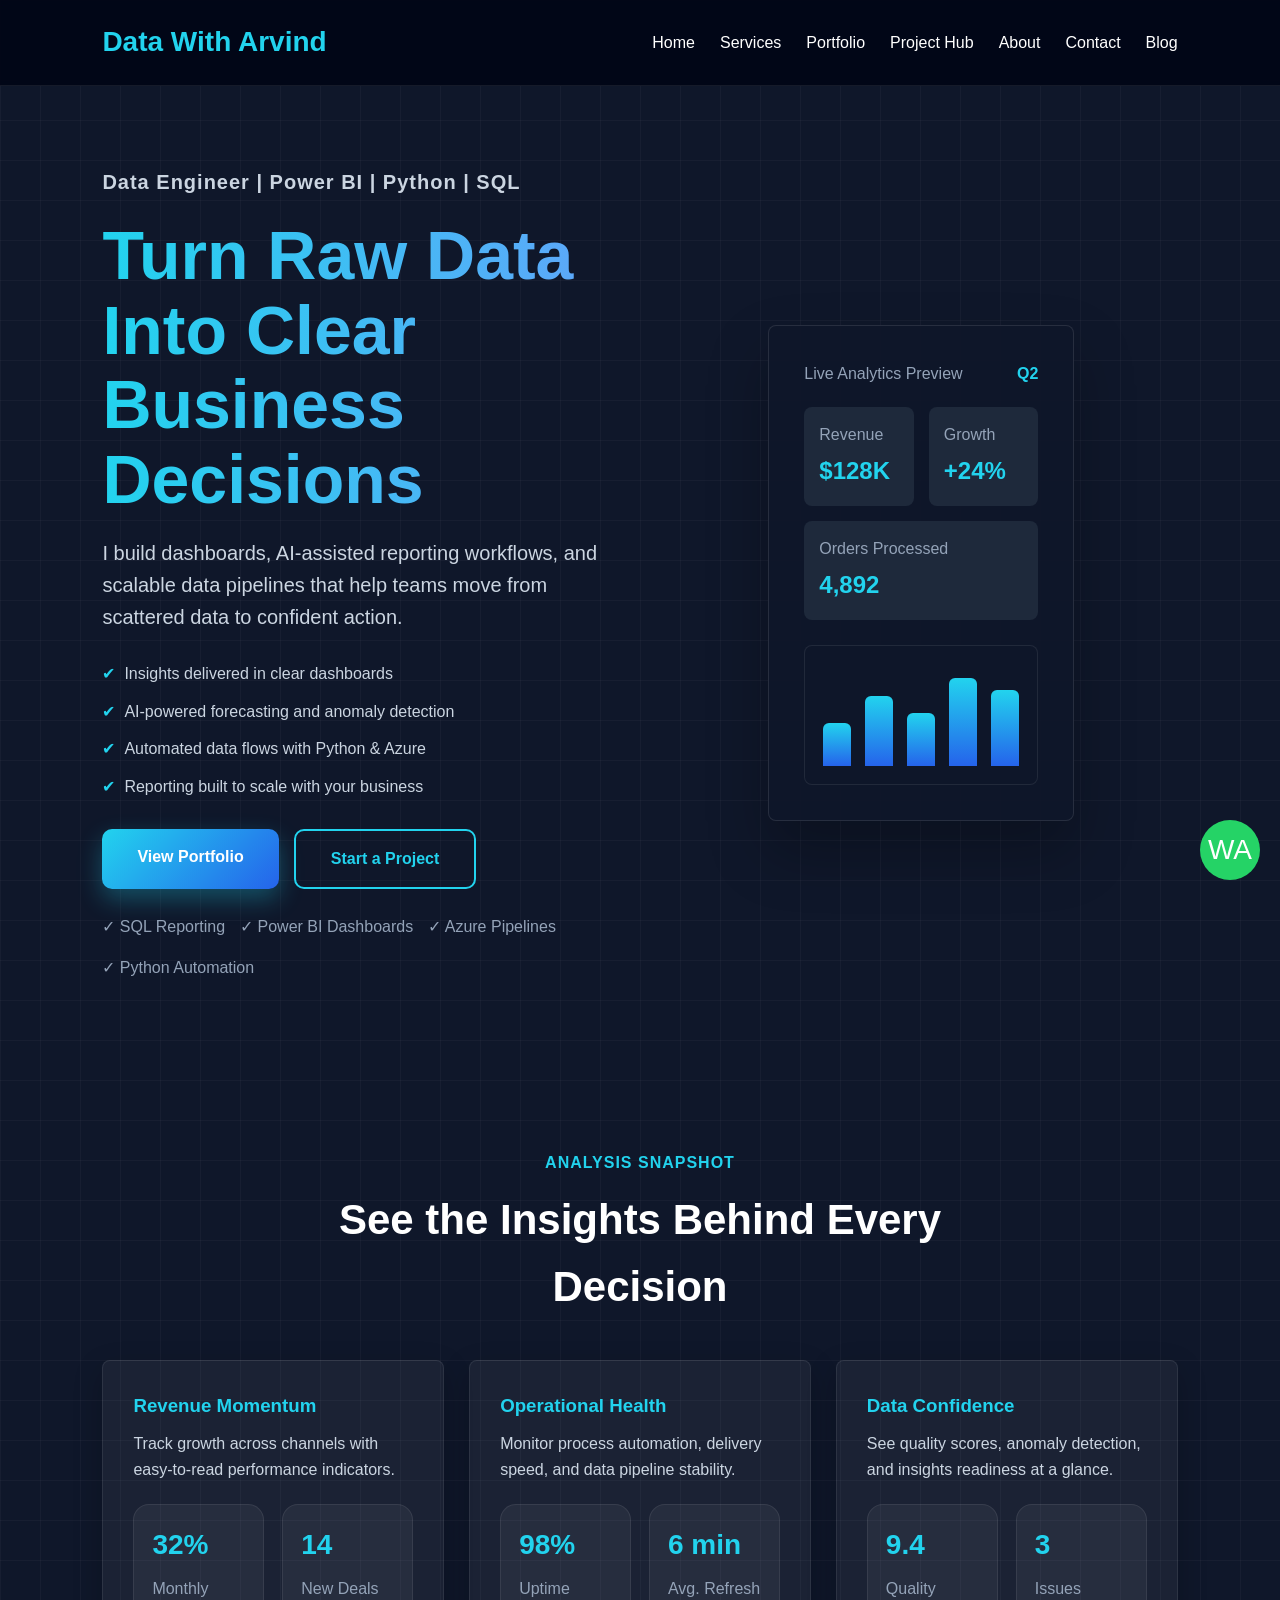
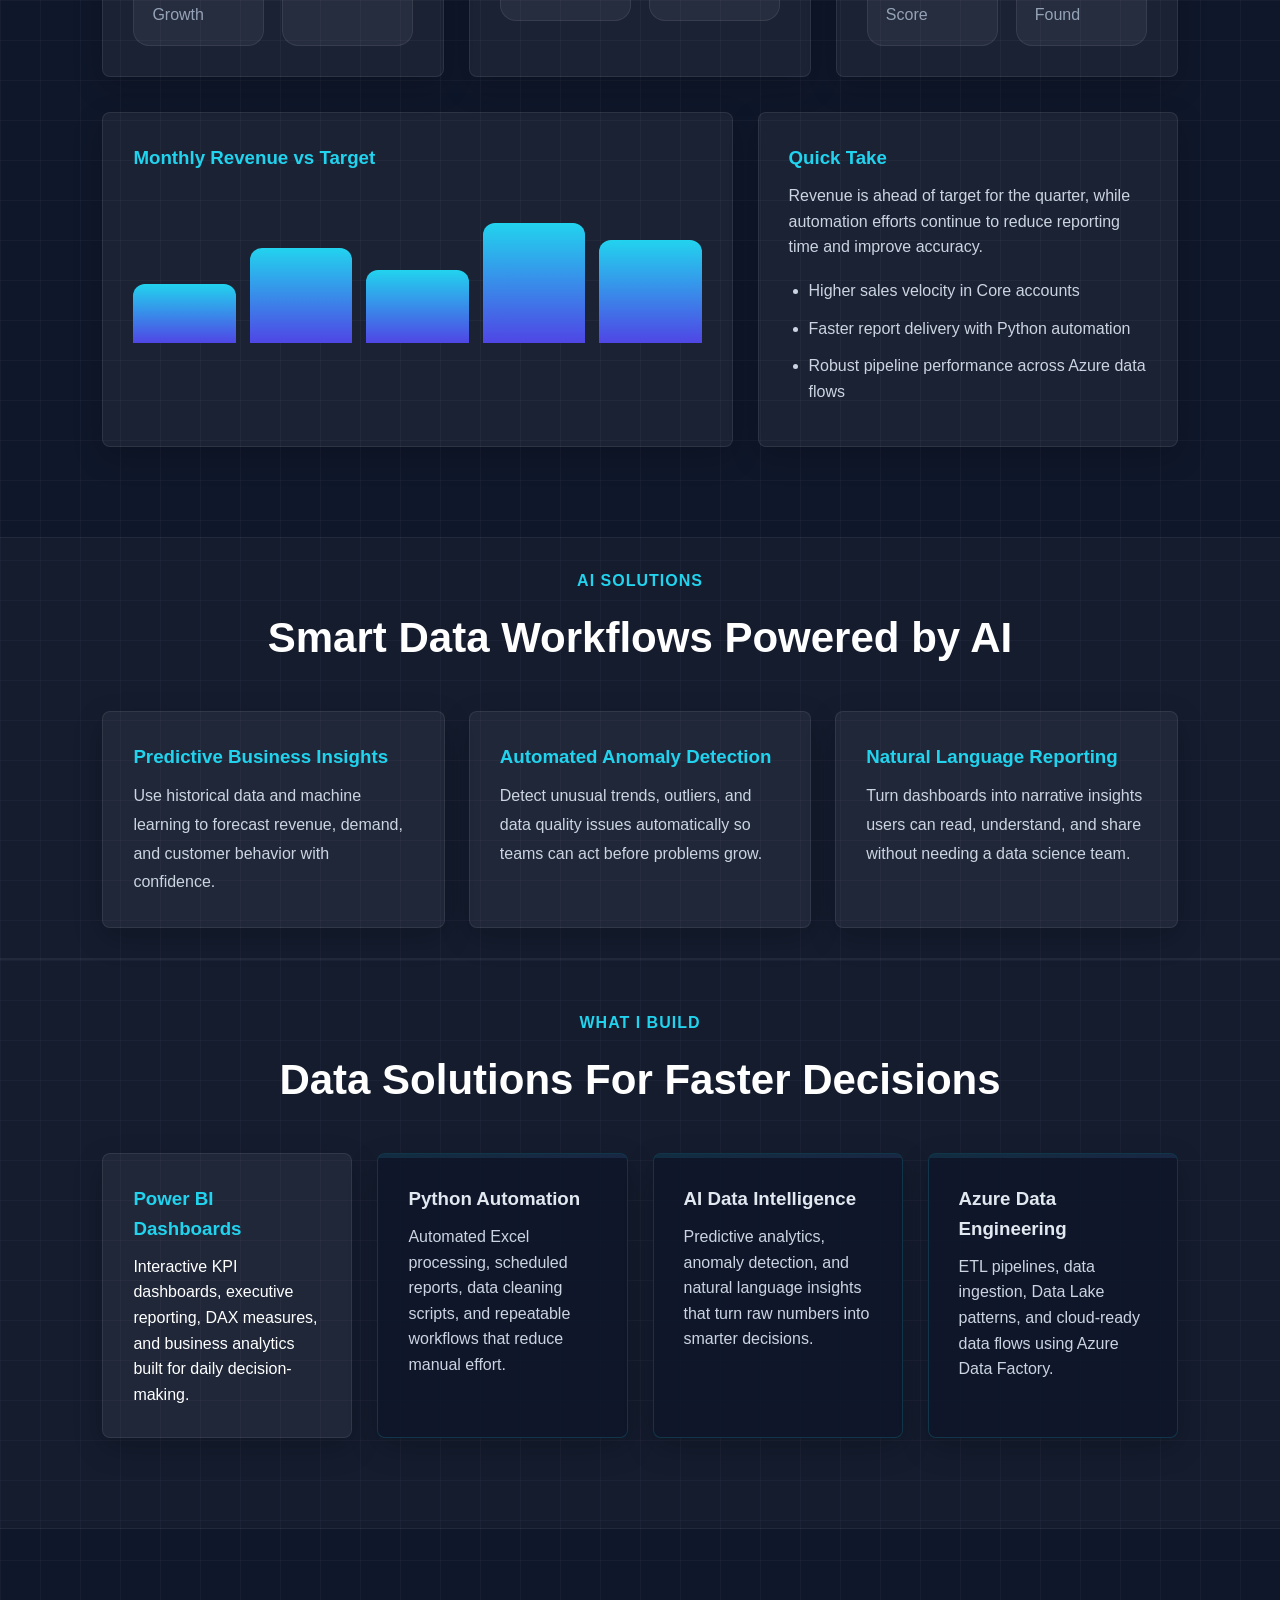
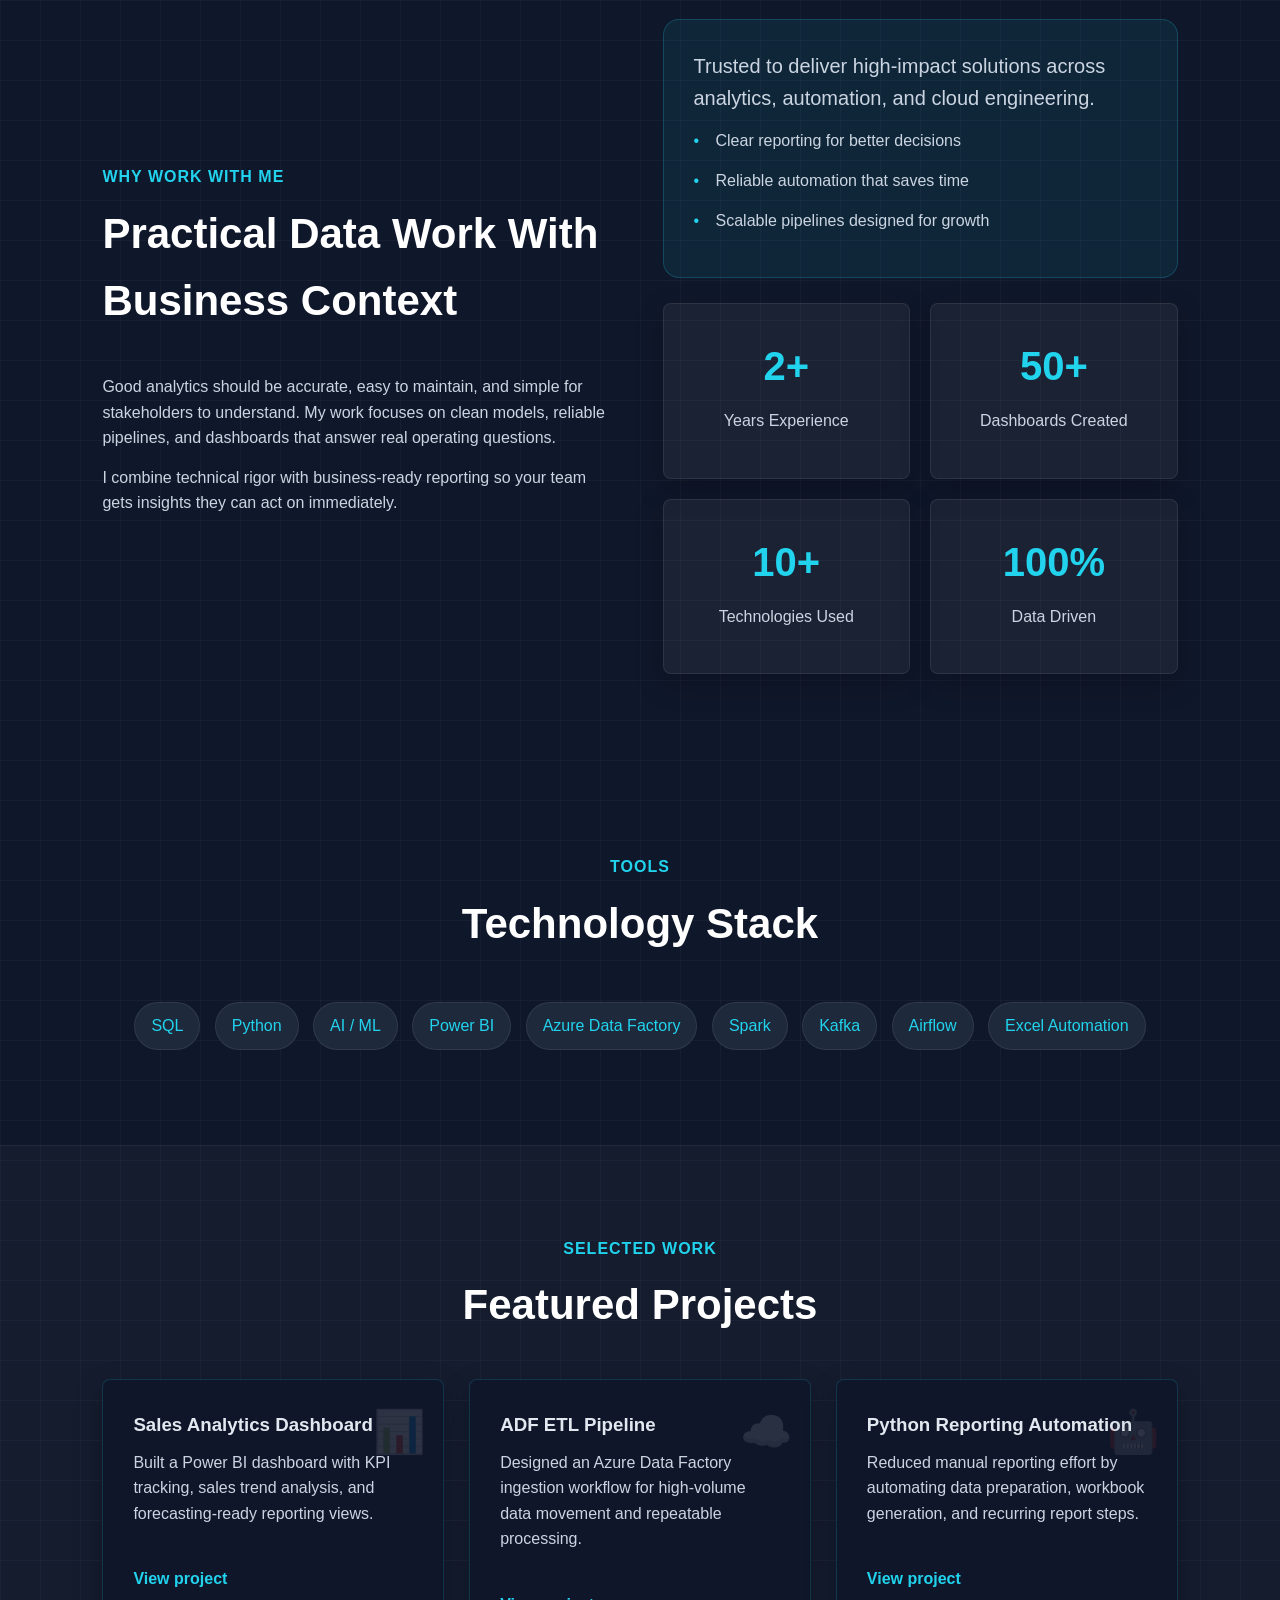
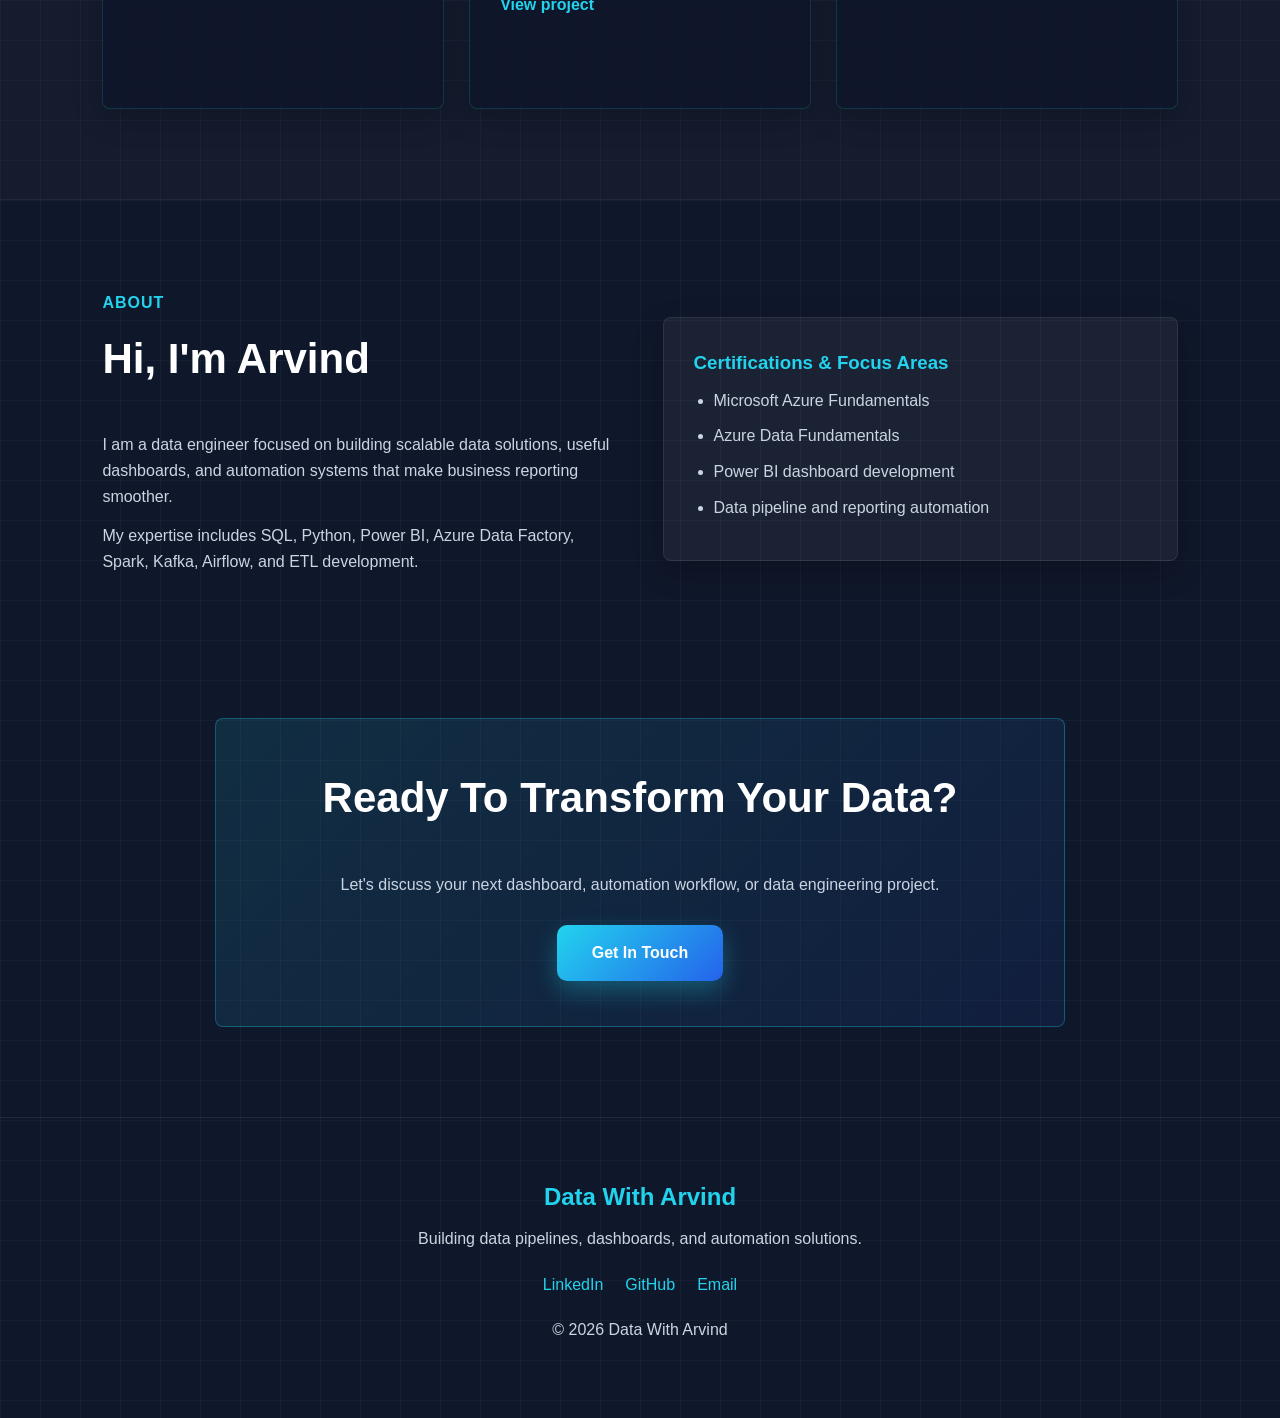
==== index.html @ 4827dde5 "Add project hub navigation, portfolio button, and new project pages" ====
<!DOCTYPE html>
<html lang="en">
<head>
<meta charset="UTF-8">
<meta name="viewport" content="width=device-width, initial-scale=1.0">
<meta name="description" content="Data With Arvind helps teams build Power BI dashboards, Python automations, SQL reporting, and Azure data pipelines.">
<title>Data With Arvind | Data Engineering, BI & Automation</title>
<link rel="stylesheet" href="css/style.css">
</head>

<body>

<nav aria-label="Primary navigation">
<a class="logo" href="index.html">Data With Arvind</a>

<ul>
<li><a href="index.html" aria-current="page">Home</a></li>
<li><a href="services.html">Services</a></li>
<li><a href="portfolio.html">Portfolio</a></li><li><a href="projects/index.html">Project Hub</a></li><li><a href="about.html">About</a></li>
<li><a href="contact.html">Contact</a></li>
<li><a href="blog.html">Blog</a></li>
</ul>
</nav>

<main>

<section class="hero">
<div class="hero-left">
<p class="hero-tag">Data Engineer | Power BI | Python | SQL</p>

<h1>Turn Raw Data Into Clear Business Decisions</h1>

<p>
I build dashboards, AI-assisted reporting workflows, and scalable data pipelines that help teams move from scattered data to confident action.
</p>

<ul class="hero-benefits">
<li>Insights delivered in clear dashboards</li>
<li>AI-powered forecasting and anomaly detection</li>
<li>Automated data flows with Python & Azure</li>
<li>Reporting built to scale with your business</li>
</ul>

<div class="hero-buttons" aria-label="Homepage actions">
<a href="portfolio.html" class="btn-primary">View Portfolio</a>
<a href="contact.html" class="btn-secondary">Start a Project</a>
</div>

<div class="trust-badges" aria-label="Core skills">
<span>&check; SQL Reporting</span>
<span>&check; Power BI Dashboards</span>
<span>&check; Azure Pipelines</span>
<span>&check; Python Automation</span>
</div>
</div>

<div class="hero-right" aria-label="Dashboard preview">
<div class="card dashboard-card">
<div class="dashboard-topline">
<span>Live Analytics Preview</span>
<strong>Q2</strong>
</div>

<div class="metric-row">
<div class="metric">
<span>Revenue</span>
<h2>$128K</h2>
</div>

<div class="metric">
<span>Growth</span>
<h2>+24%</h2>
</div>
</div>

<div class="metric">
<span>Orders Processed</span>
<h2>4,892</h2>
</div>

<div class="chart" aria-hidden="true">
<div class="chart-bar chart-bar-one"></div>
<div class="chart-bar chart-bar-two"></div>
<div class="chart-bar chart-bar-three"></div>
<div class="chart-bar chart-bar-four"></div>
<div class="chart-bar chart-bar-five"></div>
</div>
</div>
</div>
</div>
</section>

<section class="section analytics-section" aria-labelledby="analysis-title">
<span class="section-kicker">Analysis Snapshot</span>
<h2 id="analysis-title">See the Insights Behind Every Decision</h2>

<div class="analytics-grid">
<article class="card analysis-card">
<h3>Revenue Momentum</h3>
<p>Track growth across channels with easy-to-read performance indicators.</p>
<div class="analysis-metrics">
<div>
<strong>32%</strong>
<span>Monthly Growth</span>
</div>
<div>
<strong>14</strong>
<span>New Deals</span>
</div>
</div>
</article>

<article class="card analysis-card">
<h3>Operational Health</h3>
<p>Monitor process automation, delivery speed, and data pipeline stability.</p>
<div class="analysis-metrics">
<div>
<strong>98%</strong>
<span>Uptime</span>
</div>
<div>
<strong>6 min</strong>
<span>Avg. Refresh</span>
</div>
</div>
</article>

<article class="card analysis-card">
<h3>Data Confidence</h3>
<p>See quality scores, anomaly detection, and insights readiness at a glance.</p>
<div class="analysis-metrics">
<div>
<strong>9.4</strong>
<span>Quality Score</span>
</div>
<div>
<strong>3</strong>
<span>Issues Found</span>
</div>
</div>
</article>
</div>

<div class="analysis-highlights">
<div class="analysis-chart-card card">
<h3>Monthly Revenue vs Target</h3>
<div class="mini-chart" aria-hidden="true">
<div class="mini-bar mini-bar-one"></div>
<div class="mini-bar mini-bar-two"></div>
<div class="mini-bar mini-bar-three"></div>
<div class="mini-bar mini-bar-four"></div>
<div class="mini-bar mini-bar-five"></div>
</div>
</div>
<div class="analysis-summary card">
<h3>Quick Take</h3>
<p>Revenue is ahead of target for the quarter, while automation efforts continue to reduce reporting time and improve accuracy.</p>
<ul>
<li>Higher sales velocity in Core accounts</li>
<li>Faster report delivery with Python automation</li>
<li>Robust pipeline performance across Azure data flows</li>
</ul>
</div>
</div>
</section>

<section class="section section-alt ai-solutions" aria-labelledby="ai-title">
<span class="section-kicker">AI Solutions</span>
<h2 id="ai-title">Smart Data Workflows Powered by AI</h2>
<div class="grid ai-grid">
<article class="card ai-card">
<h3>Predictive Business Insights</h3>
<p>Use historical data and machine learning to forecast revenue, demand, and customer behavior with confidence.</p>
</article>

<article class="card ai-card">
<h3>Automated Anomaly Detection</h3>
<p>Detect unusual trends, outliers, and data quality issues automatically so teams can act before problems grow.</p>
</article>

<article class="card ai-card">
<h3>Natural Language Reporting</h3>
<p>Turn dashboards into narrative insights users can read, understand, and share without needing a data science team.</p>
</article>
</div>
</section>

<section class="section section-intro section-alt" aria-labelledby="services-title">
<span class="section-kicker">What I Build</span>
<h2 id="services-title">Data Solutions For Faster Decisions</h2>

<div class="grid">
<article class="card">
<h3>Power BI Dashboards</h3>
<p>Interactive KPI dashboards, executive reporting, DAX measures, and business analytics built for daily decision-making.</p>
</article>

<article class="card service-card" data-icon="🤖">
<h3>Python Automation</h3>
<p>Automated Excel processing, scheduled reports, data cleaning scripts, and repeatable workflows that reduce manual effort.</p>
</article>

<article class="card service-card" data-icon="🧠">
<h3>AI Data Intelligence</h3>
<p>Predictive analytics, anomaly detection, and natural language insights that turn raw numbers into smarter decisions.</p>
</article>

<article class="card service-card" data-icon="☁️">
<h3>Azure Data Engineering</h3>
<p>ETL pipelines, data ingestion, Data Lake patterns, and cloud-ready data flows using Azure Data Factory.</p>
</article>
</div>
</section>

<section class="section split-section" aria-labelledby="why-title">
<div class="why-text">
<span class="section-kicker">Why Work With Me</span>
<h2 id="why-title">Practical Data Work With Business Context</h2>
<p>
Good analytics should be accurate, easy to maintain, and simple for stakeholders to understand. My work focuses on clean models, reliable pipelines, and dashboards that answer real operating questions.
</p>
<p>
I combine technical rigor with business-ready reporting so your team gets insights they can act on immediately.
</p>
</div>

<div class="why-image-card">
<div class="why-highlight">
<p class="why-highlight-title">Trusted to deliver high-impact solutions across analytics, automation, and cloud engineering.</p>
<ul class="why-highlight-list">
<li>Clear reporting for better decisions</li>
<li>Reliable automation that saves time</li>
<li>Scalable pipelines designed for growth</li>
</ul>
</div>
<div class="stats-grid">
<div class="card stat-card">
<h3>2+</h3>
<p>Years Experience</p>
</div>

<div class="card stat-card">
<h3>50+</h3>
<p>Dashboards Created</p>
</div>

<div class="card stat-card">
<h3>10+</h3>
<p>Technologies Used</p>
</div>

<div class="card stat-card">
<h3>100%</h3>
<p>Data Driven</p>
</div>
</div>
</div>
</section>

<section class="section" aria-labelledby="stack-title">
<span class="section-kicker">Tools</span>
<h2 id="stack-title">Technology Stack</h2>

<div class="tech-wrapper">
<span class="tech-tag">SQL</span>
<span class="tech-tag">Python</span>
<span class="tech-tag">AI / ML</span>
<span class="tech-tag">Power BI</span>
<span class="tech-tag">Azure Data Factory</span>
<span class="tech-tag">Spark</span>
<span class="tech-tag">Kafka</span>
<span class="tech-tag">Airflow</span>
<span class="tech-tag">Excel Automation</span>
</div>
</section>

<section class="section section-alt" aria-labelledby="projects-title">
<span class="section-kicker">Selected Work</span>
<h2 id="projects-title">Featured Projects</h2>

<div class="grid">
<article class="card project-card" data-icon="📊">
<h3>Sales Analytics Dashboard</h3>
<p>Built a Power BI dashboard with KPI tracking, sales trend analysis, and forecasting-ready reporting views.</p>
<a href="portfolio.html" class="text-link">View project</a>
</article>

<article class="card project-card" data-icon="☁️">
<h3>ADF ETL Pipeline</h3>
<p>Designed an Azure Data Factory ingestion workflow for high-volume data movement and repeatable processing.</p>
<a href="portfolio.html" class="text-link">View project</a>
</article>

<article class="card project-card" data-icon="🤖">
<h3>Python Reporting Automation</h3>
<p>Reduced manual reporting effort by automating data preparation, workbook generation, and recurring report steps.</p>
<a href="portfolio.html" class="text-link">View project</a>
</article>
</div>
</section>

<section class="section split-section" aria-labelledby="about-title">
<div>
<span class="section-kicker">About</span>
<h2 id="about-title">Hi, I'm Arvind</h2>
<p>
I am a data engineer focused on building scalable data solutions, useful dashboards, and automation systems that make business reporting smoother.
</p>
<p>
My expertise includes SQL, Python, Power BI, Azure Data Factory, Spark, Kafka, Airflow, and ETL development.
</p>
</div>

<div class="card highlight-card">
<h3>Certifications & Focus Areas</h3>
<ul>
<li>Microsoft Azure Fundamentals</li>
<li>Azure Data Fundamentals</li>
<li>Power BI dashboard development</li>
<li>Data pipeline and reporting automation</li>
</ul>
</div>
</section>

<section class="section cta-section" aria-labelledby="cta-title">
<div class="cta-panel">
<h2 id="cta-title">Ready To Transform Your Data?</h2>
<p>Let's discuss your next dashboard, automation workflow, or data engineering project.</p>
<a href="contact.html" class="btn-primary">Get In Touch</a>
</div>
</section>

</main>

<footer class="footer">
<h2>Data With Arvind</h2>
<p>Building data pipelines, dashboards, and automation solutions.</p>

<div class="footer-links">
<a href="https://www.linkedin.com/" target="_blank" rel="noopener">LinkedIn</a>
<a href="https://github.com/" target="_blank" rel="noopener">GitHub</a>
<a href="mailto:data_with_arvind@gmail.com">Email</a>
</div>

<p>&copy; 2026 Data With Arvind</p>
</footer>

<a href="https://wa.me/918861333476" class="whatsapp-btn" aria-label="Chat on WhatsApp">
WA
</a>

</body>
</html>
---- css/style.css ----
/* RESET */
*{
    margin:0;
    padding:0;
    box-sizing:border-box;
    font-family:'Segoe UI',sans-serif;
}

/* BODY */
body{
    background:#0f172a;
    color:#ffffff;
    line-height:1.6;

    background-image:
    linear-gradient(rgba(255,255,255,.03) 1px, transparent 1px),
    linear-gradient(90deg, rgba(255,255,255,.03) 1px, transparent 1px);

    background-size:40px 40px;
}

/* NAVBAR */
nav{
    display:flex;
    justify-content:space-between;
    align-items:center;

    padding:20px 8%;

    position:sticky;
    top:0;
    z-index:1000;

    background:rgba(2,6,23,.95);
    backdrop-filter:blur(15px);

    border-bottom:1px solid rgba(255,255,255,.08);
}

.logo{
    font-size:28px;
    font-weight:700;
    color:#22d3ee;
    text-decoration:none;
}

nav ul{
    display:flex;
    gap:25px;
    list-style:none;
}

nav a{
    text-decoration:none;
    color:white;
    transition:.3s;
}

nav a:hover{
    color:#22d3ee;
}

/* HERO */
.hero{
    min-height:90vh;

    display:flex;
    align-items:center;
    justify-content:space-between;

    gap:50px;

    padding:80px 8%;
}

.hero-left,
.hero-right{
    flex:1;
}

.hero-right{
    display:flex;
    justify-content:center;
    align-items:center;
}

.hero-tag{
    color:#22d3ee;
    font-weight:600;
    letter-spacing:1px;
}

.hero h1{
    font-size:68px;
    line-height:1.1;
    margin:20px 0;

    background:linear-gradient(
    90deg,
    #22d3ee,
    #60a5fa
    );

    -webkit-background-clip:text;
    -webkit-text-fill-color:transparent;
}

.hero p{
    color:#cbd5e1;
    font-size:20px;
    max-width:650px;
}

/* BUTTONS */
.hero-buttons{
    display:flex;
    gap:15px;
    margin-top:30px;
}

.hero-benefits{
    list-style:none;
    margin:28px 0 0;
    padding:0;
    display:grid;
    gap:12px;
}

.hero-benefits li{
    color:#cbd5e1;
    padding-left:22px;
    position:relative;
}

.hero-benefits li:before{
    content:'✔';
    position:absolute;
    left:0;
    top:0;
    color:#22d3ee;
}

.btn-primary{
    display:inline-block;

    padding:15px 35px;

    border-radius:10px;

    text-decoration:none;
    font-weight:700;

    background:linear-gradient(
    135deg,
    #22d3ee,
    #2563eb
    );

    color:white;

    transition:.3s;

    box-shadow:
    0 10px 25px rgba(34,211,238,.3);
}

.btn-primary:hover{
    transform:translateY(-4px);
}

.btn-secondary{
    display:inline-block;

    padding:15px 35px;

    border-radius:10px;

    text-decoration:none;
    font-weight:700;

    border:2px solid #22d3ee;

    color:#22d3ee;

    transition:.3s;
}

.btn-secondary:hover{
    background:#22d3ee;
    color:black;
}

/* TRUST BADGES */
.trust-badges{
    display:flex;
    gap:15px;
    flex-wrap:wrap;

    margin-top:25px;

    color:#94a3b8;
}

/* SECTION */
.section{
    padding:90px 8%;
    position:relative;
}

.project-nav{
    padding:30px 8%;
}

.project-nav ul{
    display:flex;
    flex-wrap:wrap;
    gap:18px;
    list-style:none;
}

.project-nav li{
    background:rgba(30,41,59,.9);
    border:1px solid rgba(56,189,248,.2);
    border-radius:999px;
    padding:10px 18px;
}

.project-nav a{
    color:#7dd3fc;
    text-decoration:none;
    font-weight:600;
}

.project-nav a:hover{
    color:#ffffff;
}

.section.section-alt{
    background:rgba(255,255,255,.02);
    border-top:1px solid rgba(255,255,255,.06);
    border-bottom:1px solid rgba(255,255,255,.06);
}

.section h2{
    text-align:center;
    margin-bottom:40px;
    font-size:42px;
    max-width:760px;
    margin-left:auto;
    margin-right:auto;
}

.section h2{
    text-align:center;
    margin-bottom:40px;
    font-size:42px;
}

/* GRID */
.grid{
    display:grid;

    grid-template-columns:
    repeat(auto-fit,minmax(250px,1fr));

    gap:25px;
}

.analytics-grid{
    display:grid;
    grid-template-columns:repeat(auto-fit,minmax(260px,1fr));
    gap:25px;
    margin-top:40px;
}

.analysis-card{
    background:rgba(15,23,42,.92);
    border:1px solid rgba(34,211,238,.12);
    padding:28px;
}

.analysis-card h3{
    color:#60a5fa;
    margin-bottom:16px;
}

.analysis-card p{
    color:#cbd5e1;
    margin-bottom:22px;
}

.analysis-metrics{
    display:grid;
    grid-template-columns:1fr 1fr;
    gap:18px;
}

.analysis-metrics div{
    background:rgba(255,255,255,.05);
    padding:18px;
    border-radius:16px;
    border:1px solid rgba(255,255,255,.08);
}

.analysis-metrics strong{
    display:block;
    font-size:28px;
    color:#22d3ee;
    margin-bottom:8px;
}

.analysis-metrics span{
    color:#94a3b8;
}

.analysis-highlights{
    display:grid;
    grid-template-columns:1.2fr 0.8fr;
    gap:25px;
    margin-top:35px;
}

.analysis-chart-card,
.analysis-summary{
    padding:30px;
    background:rgba(15,23,42,.92);
    border:1px solid rgba(34,211,238,.12);
}

.ai-solutions{
    padding-top:30px;
    padding-bottom:30px;
}

.ai-grid{
    display:grid;
    grid-template-columns:repeat(auto-fit,minmax(260px,1fr));
    gap:24px;
    margin-top:30px;
}

.ai-card{
    background:linear-gradient(180deg, rgba(30,64,175,.95), rgba(15,23,42,.95));
    border:1px solid rgba(34,211,238,.18);
    padding:28px;
    border-radius:24px;
    box-shadow:0 20px 40px rgba(15,23,42,.3);
}

.ai-card h3{
    color:#7dd3fc;
    margin-bottom:18px;
}

.ai-card p{
    color:#cbd5e1;
    line-height:1.8;
}

.analysis-chart-card h3,
.analysis-summary h3{
    color:#60a5fa;
    margin-bottom:18px;
}

.mini-chart{
    display:flex;
    align-items:flex-end;
    gap:14px;
    height:160px;
    padding:20px 0 0;
}

.mini-bar{
    flex:1;
    border-radius:12px 12px 0 0;
    background:linear-gradient(180deg,#22d3ee,#4f46e5);
}

.mini-bar-one{height:42%;}
.mini-bar-two{height:68%;}
.mini-bar-three{height:52%;}
.mini-bar-four{height:86%;}
.mini-bar-five{height:74%;}

.analysis-summary p,
.analysis-summary li{
    color:#cbd5e1;
}

.analysis-summary ul{
    margin:18px 0 0;
    padding-left:20px;
}

.analysis-summary li{
    margin-bottom:12px;
}

.submissions-section{
    padding-top:40px;
}

.submission-status{
    margin-top:22px;
    padding:18px 22px;
    border-radius:12px;
    transition: background .2s ease, color .2s ease, border-color .2s ease;
    font-weight:600;
    line-height:1.5;
}

.submission-status.status-success {
    background:rgba(16,185,129,.16);
    color:#a7f3d0;
    border:1px solid rgba(16,185,129,.4);
}

.submission-status.status-error {
    background:rgba(248,113,113,.12);
    color:#fecaca;
    border:1px solid rgba(248,113,113,.4);
}

.submission-status.status-info {
    background:rgba(56,189,248,.12);
    color:#bae6fd;
    border:1px solid rgba(56,189,248,.4);
}

.submission-panel{
    margin-top:30px;
    display:grid;
    gap:20px;
}

.submissions-table{
    width:100%;
    border-collapse:collapse;
    background:rgba(15,23,42,.95);
    border:1px solid rgba(255,255,255,.08);
}

.submissions-table th,
.submissions-table td{
    padding:18px 16px;
    text-align:left;
    border-bottom:1px solid rgba(255,255,255,.08);
}

.submissions-table th{
    color:#22d3ee;
    font-weight:700;
}

.submissions-table td{
    color:#cbd5e1;
}

.submissions-table tr:last-child td{
    border-bottom:none;
}

#clear-submissions{
    justify-self:flex-start;
}

@media(max-width:900px){
    .submissions-table th,
    .submissions-table td{
        padding:14px 12px;
    }
    .analysis-highlights{
        grid-template-columns:1fr;
    }
}

/* CARDS */
.card{
    background:rgba(255,255,255,.05);

    padding:30px;

    border-radius:8px;

    border:1px solid rgba(255,255,255,.08);

    transition:.3s;

    box-shadow:
    0 10px 30px rgba(0,0,0,.2);
}

.card:hover{
    transform:translateY(-8px);
    border-color:#22d3ee;
}

.card h3{
    color:#22d3ee;
    margin-bottom:10px;
}

/* DASHBOARD CARD */
.dashboard-card{
    padding:35px;
    background:rgba(15,23,42,.95);
    border:1px solid rgba(255,255,255,.1);
    box-shadow:0 30px 60px rgba(0,0,0,.25);
}

.hero-image-container{
    display:none;
}

.dashboard-card{
    margin-top:0;
    position:relative;
    z-index:1;
}

.dashboard-topline{
    display:flex;
    align-items:center;
    justify-content:space-between;
    color:#94a3b8;
    margin-bottom:20px;
}

.dashboard-topline strong{
    color:#22d3ee;
}

.metric-row{
    display:grid;
    grid-template-columns:1fr 1fr;
    gap:15px;
}

.metric{
    background:#1e293b;

    padding:15px;

    border-radius:8px;

    margin-bottom:15px;
}

.metric span{
    color:#94a3b8;
}

.metric h2{
    color:#22d3ee;
    margin-top:5px;
}

.chart{
    height:140px;
    display:flex;
    align-items:end;
    gap:14px;
    margin-top:25px;
    padding:18px;
    border-radius:8px;
    background:rgba(15,23,42,.75);
    border:1px solid rgba(255,255,255,.08);
}

.chart-bar{
    flex:1;
    min-width:28px;
    border-radius:6px 6px 0 0;
    background:linear-gradient(180deg,#22d3ee,#2563eb);
}

.chart-bar-one{height:42%;}
.chart-bar-two{height:68%;}
.chart-bar-three{height:52%;}
.chart-bar-four{height:86%;}
.chart-bar-five{height:74%;}

/* TECHNOLOGY TAGS */
.tech-wrapper{
    text-align:center;
}

.tech-tag{
    display:inline-block;

    padding:10px 16px;

    margin:5px;

    border-radius:30px;

    background:#1e293b;

    color:#22d3ee;

    border:1px solid rgba(255,255,255,.08);
}

.section-kicker{
    display:block;
    color:#22d3ee;
    font-weight:700;
    text-align:center;
    text-transform:uppercase;
    letter-spacing:1px;
    margin-bottom:10px;
}

.section-intro{
    padding-top:50px;
}

.split-section{
    display:grid;
    grid-template-columns:1fr 1fr;
    gap:45px;
    align-items:center;
}

.why-text{
    max-width:520px;
}

.why-image-card{
    display:grid;
    gap:25px;
}

.why-highlight{
    padding:30px;
    background:rgba(34,211,238,.08);
    border:1px solid rgba(34,211,238,.2);
    border-radius:16px;
}

.why-highlight-title{
    font-size:20px;
    margin-bottom:18px;
    color:#e2e8f0;
}

.why-highlight-list{
    list-style:none;
    margin:0;
    padding:0;
}

.why-highlight-list li{
    padding-left:22px;
    margin-bottom:14px;
    position:relative;
    color:#cbd5e1;
}

.why-highlight-list li:before{
    content:'•';
    position:absolute;
    left:0;
    top:0;
    color:#22d3ee;
}

.split-section h2,
.split-section .section-kicker{
    text-align:left;
}

.split-section p{
    color:#cbd5e1;
    margin-bottom:14px;
}

.stats-grid{
    display:grid;
    grid-template-columns:repeat(2,1fr);
    gap:20px;
}

.stat-card{
    text-align:center;
}

.stat-card h3{
    font-size:40px;
}

.text-link{
    display:inline-block;
    color:#22d3ee;
    text-decoration:none;
    font-weight:700;
    margin-top:18px;
}

.text-link:hover{
    color:#60a5fa;
}

.project-card,
.service-card{
    position:relative;
    overflow:hidden;
    background:rgba(15,23,42,.9);
    border:1px solid rgba(34,211,238,.16);
    padding:30px;
}

.project-card:before,
.service-card:before{
    content:attr(data-icon);
    position:absolute;
    top:18px;
    right:18px;
    font-size:42px;
    opacity:.12;
}

.project-card h3,
.service-card h3{
    margin-top:0;
    color:#e2e8f0;
}

.project-card p,
.service-card p{
    color:#cbd5e1;
}

.project-card:hover,
.service-card:hover{
    transform:translateY(-6px);
}

.highlight-card ul{
    margin-left:20px;
    color:#cbd5e1;
}

.highlight-card li{
    margin-bottom:10px;
}

.cta-section{
    padding-top:40px;
}

.cta-panel{
    max-width:850px;
    margin:auto;
    text-align:center;
    padding:45px;
    border-radius:8px;
    border:1px solid rgba(34,211,238,.3);
    background:linear-gradient(135deg,rgba(34,211,238,.12),rgba(37,99,235,.1));
}

.cta-panel p{
    color:#cbd5e1;
    margin:16px 0 28px;
}

/* FOOTER */
.footer{
    text-align:center;

    padding:60px 20px;

    border-top:1px solid rgba(255,255,255,.08);
}

.footer h3{
    color:#22d3ee;
    margin-bottom:10px;
}

.footer h2{
    color:#22d3ee;
    margin-bottom:10px;
}

.footer p{
    color:#cbd5e1;
    margin-bottom:15px;
}

.footer-links{
    display:flex;
    justify-content:center;
    gap:22px;
    margin:20px 0;
}

.footer-links a{
    color:#22d3ee;
    text-decoration:none;
}

.footer-links a:hover{
    color:#60a5fa;
}

/* WHATSAPP BUTTON */
.whatsapp-btn{
    position:fixed;

    bottom:20px;
    right:20px;

    width:60px;
    height:60px;

    display:flex;
    justify-content:center;
    align-items:center;

    border-radius:50%;

    background:#25D366;

    color:white;

    text-decoration:none;

    font-size:28px;

    z-index:999;
}

/* ANIMATION */
.card{
    animation:fadeUp .8s ease;
}

@keyframes fadeUp{

    from{
        opacity:0;
        transform:translateY(30px);
    }

    to{
        opacity:1;
        transform:translateY(0);
    }
}

/* MOBILE */
@media(max-width:900px){

    .hero{
        flex-direction:column;
        text-align:center;
        padding:60px 6%;
    }

    .hero h1{
        font-size:42px;
    }

    .hero-buttons{
        justify-content:center;
        flex-wrap:wrap;
    }

    .trust-badges{
        justify-content:center;
    }

    .hero-right{
        width:100%;
    }

    .dashboard-card{
        margin-top:0;
    }

    nav{
        flex-direction:column;
        gap:15px;
    }

    nav ul{
        flex-wrap:wrap;
        justify-content:center;
    }

    .section h2{
        font-size:34px;
    }

    .split-section{
        grid-template-columns:1fr;
        text-align:center;
    }

    .why-image-card{
        grid-template-columns:1fr;
    }

    .split-section h2,
    .split-section .section-kicker{
        text-align:center;
    }

    .stats-grid{
        grid-template-columns:1fr 1fr;
    }
}

@media(max-width:560px){

    .metric-row,
    .stats-grid{
        grid-template-columns:1fr;
    }

    .chart{
        gap:8px;
        padding:12px;
    }

    .cta-panel{
        padding:30px 22px;
    }

    .footer-links{
        flex-wrap:wrap;
    }
}

.contact-section{

    min-height:80vh;

    display:grid;
    grid-template-columns:1fr 1fr;

    gap:50px;

    padding:100px 8%;

    align-items:center;
}

.contact-tag{
    color:#22d3ee;
    font-weight:600;
}

.contact-info h1{

    font-size:60px;

    margin:20px 0;

    background:
    linear-gradient(
    90deg,
    #22d3ee,
    #60a5fa
    );

    -webkit-background-clip:text;
    -webkit-text-fill-color:transparent;
}

.contact-info p{

    color:#cbd5e1;

    margin-bottom:30px;

    max-width:550px;
}

.contact-card{

    background:rgba(255,255,255,.05);

    border:1px solid rgba(255,255,255,.08);

    padding:18px 20px;

    border-radius:15px;

    margin-bottom:15px;

    transition:.3s;
}

.contact-card:hover{

    border-color:#22d3ee;

    transform:translateX(10px);
}

.contact-form-box{

    background:rgba(255,255,255,.05);

    border:1px solid rgba(255,255,255,.08);

    padding:35px;

    border-radius:20px;

    backdrop-filter:blur(15px);
}

.contact-form{

    display:flex;

    flex-direction:column;

    gap:15px;
}

.contact-form input,
.contact-form textarea{

    background:#1e293b;

    border:none;

    color:white;

    padding:15px;

    border-radius:10px;

    outline:none;
}

.contact-form input:focus,
.contact-form textarea:focus,
.contact-form select:focus{

    border:1px solid #22d3ee;
}

.contact-form button{

    background:
    linear-gradient(
    135deg,
    #22d3ee,
    #2563eb
    );

    color:white;

    border:none;

    padding:15px;

    border-radius:10px;

    cursor:pointer;

    font-weight:700;
}

.contact-form button:hover{

    transform:translateY(-3px);
}

.contact-section{
    display:grid;
    grid-template-columns:1fr 1fr;
    gap:50px;
    padding:80px 8%;
}

.contact-tag{
    color:#22d3ee;
    font-weight:600;
}

.contact-info h2{
    font-size:50px;
    margin:20px 0;
}

.contact-card{
    background:rgba(255,255,255,.05);
    border:1px solid rgba(255,255,255,.08);
    padding:18px;
    border-radius:15px;
    margin-bottom:15px;
}

.contact-form-box{
    background:rgba(255,255,255,.05);
    border:1px solid rgba(255,255,255,.08);
    padding:35px;
    border-radius:20px;
}

.contact-form{
    display:flex;
    flex-direction:column;
    gap:15px;
}

.contact-form input,
.contact-form textarea{
    background:#1e293b;
    color:white;
    border:none;
    padding:15px;
    border-radius:10px;
}

.contact-form button{
    background:linear-gradient(
    135deg,
    #22d3ee,
    #2563eb
    );
    color:white;
    border:none;
    padding:15px;
    border-radius:10px;
    cursor:pointer;
}

@media(max-width:900px){

.contact-section{
    grid-template-columns:1fr;
}

.contact-info{
    text-align:center;
}

}

/* CONTACT PAGE */
.page-header{
    padding:90px 8% 40px;
    text-align:center;
}

.page-header h1{
    font-size:56px;
    line-height:1.1;
    margin:12px 0 18px;
    background:linear-gradient(90deg,#22d3ee,#60a5fa);
    -webkit-background-clip:text;
    -webkit-text-fill-color:transparent;
}

.page-header p{
    max-width:720px;
    margin:auto;
    color:#cbd5e1;
    font-size:20px;
}

.contact-header{
    padding-bottom:20px;
}

.contact-section{
    min-height:auto;
    padding:60px 8% 80px;
    gap:45px;
}

.contact-info h2,
.contact-form-box h2{
    font-size:42px;
    margin:14px 0 20px;
}

.contact-list{
    display:grid;
    gap:15px;
}

.contact-highlights{
    display:grid;
    grid-template-columns:1fr 1fr;
    gap:15px;
    margin:28px 0;
}

.contact-highlights div{
    padding:18px;
    border-radius:8px;
    background:rgba(255,255,255,.05);
    border:1px solid rgba(255,255,255,.08);
}

.contact-highlights strong,
.contact-highlights span{
    display:block;
}

.contact-highlights strong{
    color:#22d3ee;
    margin-bottom:4px;
}

.contact-highlights span{
    color:#cbd5e1;
}

.contact-card{
    display:block;
    color:white;
    text-decoration:none;
    border-radius:8px;
}

.contact-card-label{
    display:block;
    color:#94a3b8;
    font-size:14px;
    margin-bottom:4px;
}

.contact-card strong{
    color:#ffffff;
    overflow-wrap:anywhere;
}

.contact-form-box{
    border-radius:8px;
}

.form-intro{
    color:#cbd5e1;
    margin-bottom:22px;
}

.form-grid{
    display:grid;
    grid-template-columns:1fr 1fr;
    gap:15px;
}

.form-field{
    display:flex;
    flex-direction:column;
    gap:7px;
}

.form-field label{
    color:#cbd5e1;
    font-weight:600;
}

.contact-form input,
.contact-form textarea,
.contact-form select{
    border:1px solid transparent;
}

.contact-form select{
    background:#1e293b;
    color:white;
    padding:15px;
    border-radius:10px;
    outline:none;
}

.contact-form textarea{
    resize:vertical;
}

.contact-form button{
    font-weight:700;
    transition:.3s;
}

.contact-support{
    padding-top:20px;
}

@media(max-width:900px){

    .page-header h1{
        font-size:42px;
    }

    .page-header p{
        font-size:18px;
    }

    .contact-section{
        padding-top:40px;
    }

    .contact-highlights{
        max-width:620px;
        margin:28px auto;
    }
}

@media(max-width:560px){

    .page-header{
        padding-top:60px;
    }

    .contact-info h2,
    .contact-form-box h2{
        font-size:32px;
    }

    .contact-highlights,
    .form-grid{
        grid-template-columns:1fr;
    }
}

/* SERVICES PAGE */
.services-header{
    padding-bottom:30px;
}

.service-overview{
    padding-top:50px;
}

.service-grid{
    display:grid;
    grid-template-columns:repeat(2,minmax(0,1fr));
    gap:25px;
}

.service-card{
    position:relative;
    overflow:hidden;
}

.service-card::before{
    content:"";
    position:absolute;
    inset:0 0 auto;
    height:4px;
    background:linear-gradient(90deg,#22d3ee,#60a5fa);
}

.service-number{
    display:inline-flex;
    align-items:center;
    justify-content:center;
    width:44px;
    height:44px;
    border-radius:8px;
    background:#1e293b;
    color:#22d3ee;
    font-weight:800;
    margin-bottom:18px;
}

.service-card p,
.deliverable-card p{
    color:#cbd5e1;
}

.service-card ul{
    margin:18px 0 0 20px;
    color:#cbd5e1;
}

.service-card li{
    margin-bottom:8px;
}

.process-list{
    display:grid;
    gap:16px;
}

.process-card{
    padding:22px;
}

.process-card strong{
    display:block;
    color:#22d3ee;
    font-size:22px;
    margin-bottom:8px;
}

.process-card p{
    margin-bottom:0;
}

@media(max-width:900px){

    .service-grid{
        grid-template-columns:1fr;
    }
}

/* PORTFOLIO PAGE */
.portfolio-header{
    padding-bottom:30px;
}

.portfolio-summary{
    padding-top:50px;
}

.portfolio-stats{
    display:grid;
    grid-template-columns:repeat(4,minmax(0,1fr));
    gap:20px;
}

.portfolio-grid{
    display:grid;
    grid-template-columns:repeat(2,minmax(0,1fr));
    gap:25px;
}

.project-card{
    display:flex;
    flex-direction:column;
    min-height:330px;
}

.featured-project{
    background:
    linear-gradient(135deg,rgba(34,211,238,.13),rgba(37,99,235,.08)),
    rgba(255,255,255,.05);
}

.project-meta,
.project-outcomes{
    display:flex;
    flex-wrap:wrap;
    gap:10px;
}

.project-meta{
    margin-bottom:18px;
}

.project-meta span,
.project-outcomes span{
    display:inline-flex;
    align-items:center;
    min-height:34px;
    padding:7px 11px;
    border-radius:8px;
    background:#1e293b;
    color:#22d3ee;
    font-size:14px;
    font-weight:700;
}

.project-card p{
    color:#cbd5e1;
    margin-bottom:22px;
}

.project-outcomes{
    margin-top:auto;
}

.project-outcomes span{
    color:#cbd5e1;
    border:1px solid rgba(255,255,255,.08);
}

@media(max-width:900px){

    .portfolio-stats,
    .portfolio-grid{
        grid-template-columns:1fr 1fr;
    }
}

@media(max-width:560px){

    .portfolio-stats,
    .portfolio-grid{
        grid-template-columns:1fr;
    }
}

/* BLOG PAGE */
.blog-header{
    padding-bottom:30px;
}

.blog-feature{
    padding-top:50px;
}

.featured-post{
    display:flex;
    align-items:end;
    justify-content:space-between;
    gap:30px;
    background:
    linear-gradient(135deg,rgba(34,211,238,.13),rgba(37,99,235,.08)),
    rgba(255,255,255,.05);
}

.featured-post h2{
    text-align:left;
    margin:10px 0 14px;
}

.featured-post p,
.blog-card p{
    color:#cbd5e1;
}

.blog-grid{
    display:grid;
    grid-template-columns:repeat(2,minmax(0,1fr));
    gap:25px;
}

.blog-card{
    min-height:260px;
    display:flex;
    flex-direction:column;
}

.post-category{
    display:inline-flex;
    width:max-content;
    padding:7px 11px;
    border-radius:8px;
    background:#1e293b;
    color:#22d3ee;
    font-size:14px;
    font-weight:800;
    margin-bottom:14px;
}

.post-meta{
    display:flex;
    flex-wrap:wrap;
    gap:10px;
    margin-top:auto;
    padding-top:20px;
}

.post-meta span{
    display:inline-flex;
    align-items:center;
    min-height:32px;
    padding:6px 10px;
    border-radius:8px;
    border:1px solid rgba(255,255,255,.08);
    color:#cbd5e1;
    background:#1e293b;
    font-size:14px;
}

.topic-list{
    display:grid;
    gap:16px;
}

.topic-card{
    display:block;
    color:white;
    text-decoration:none;
    padding:24px;
}

.topic-card strong,
.topic-card span{
    display:block;
}

.topic-card strong{
    color:#22d3ee;
    font-size:22px;
    margin-bottom:8px;
}

.topic-card span{
    color:#cbd5e1;
}

@media(max-width:900px){

    .featured-post{
        align-items:flex-start;
        flex-direction:column;
    }

    .blog-grid{
        grid-template-columns:1fr;
    }
}

/* ABOUT PAGE */
.about-header{
    padding-bottom:30px;
}

.about-profile{
    padding-top:50px;
}

.about-card ul{
    margin-left:20px;
    color:#cbd5e1;
}

.about-card li{
    margin-bottom:10px;
}

.about-skill-grid{
    display:grid;
    grid-template-columns:repeat(4,minmax(0,1fr));
    gap:25px;
}

.about-skill-card{
    min-height:260px;
}

.about-skill-card p{
    color:#cbd5e1;
}

@media(max-width:1100px){

    .about-skill-grid{
        grid-template-columns:repeat(2,minmax(0,1fr));
    }
}

@media(max-width:560px){

    .about-skill-grid{
        grid-template-columns:1fr;
    }
}
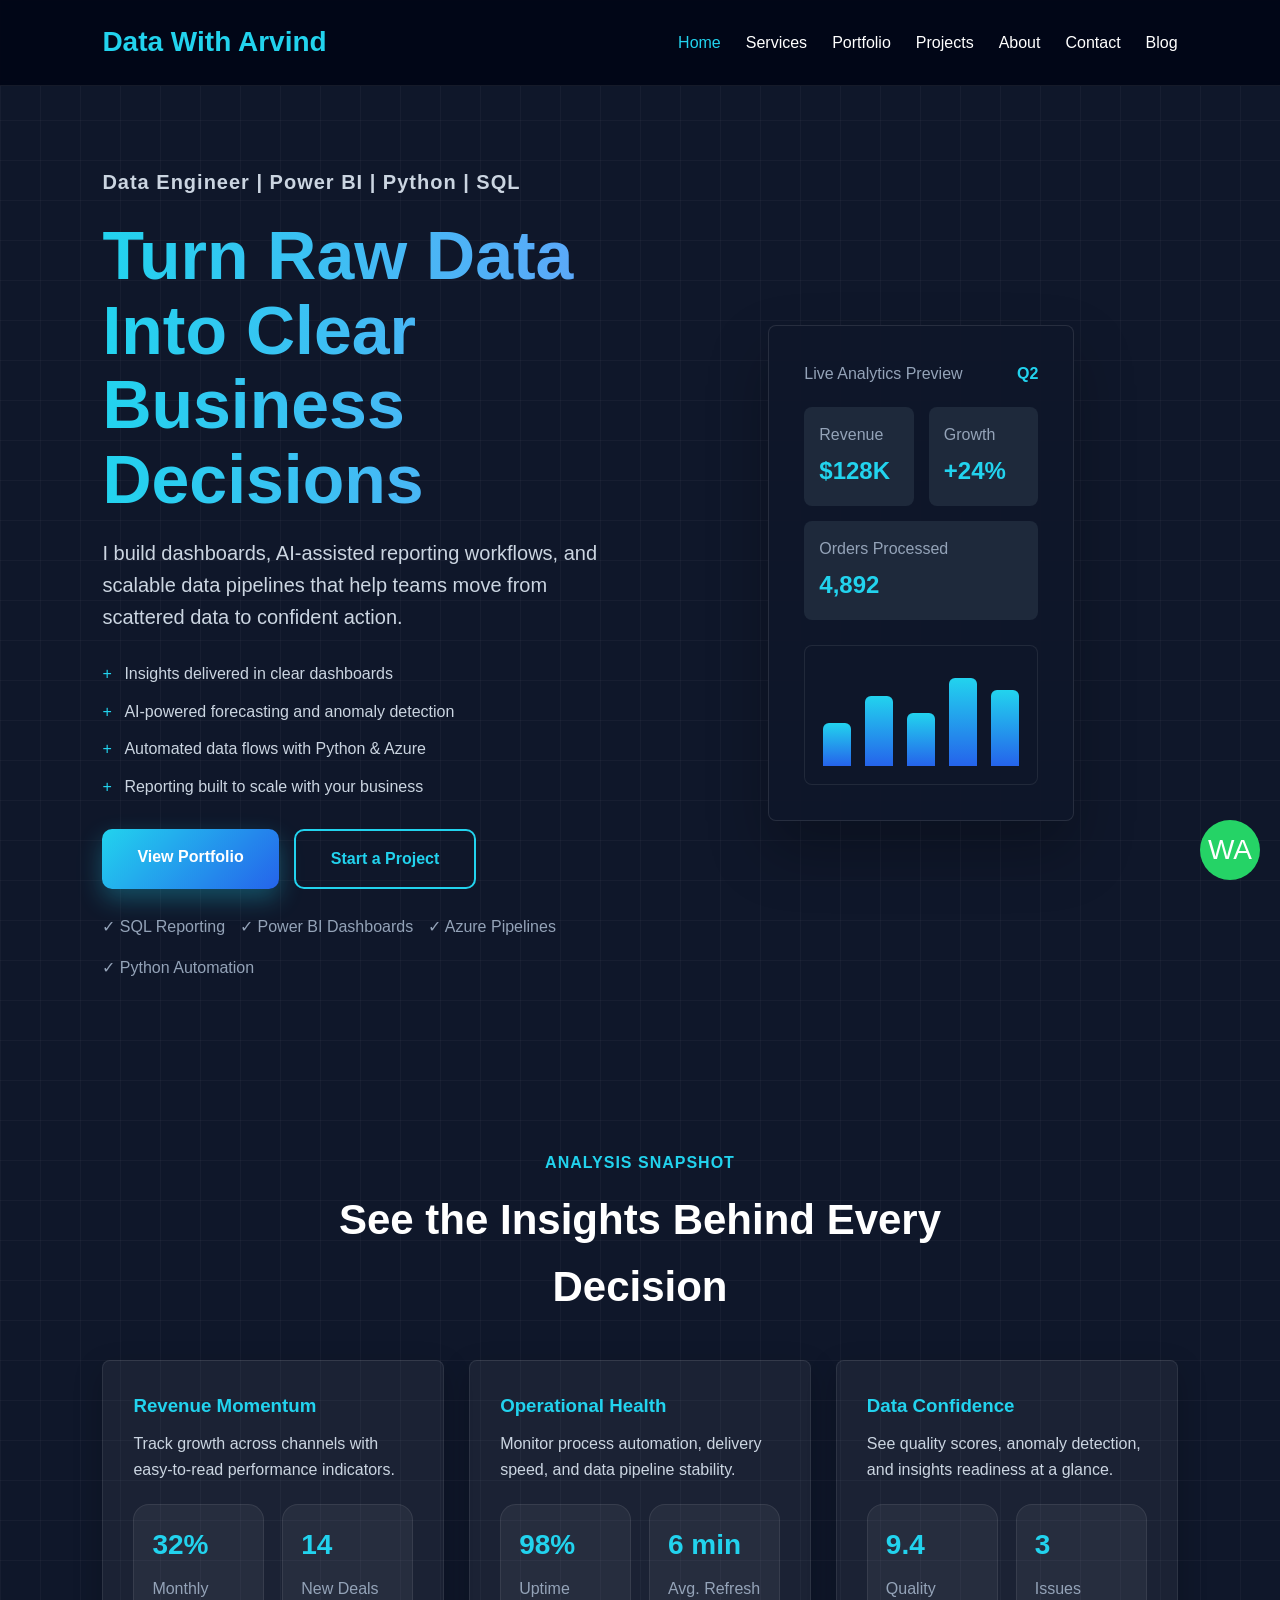
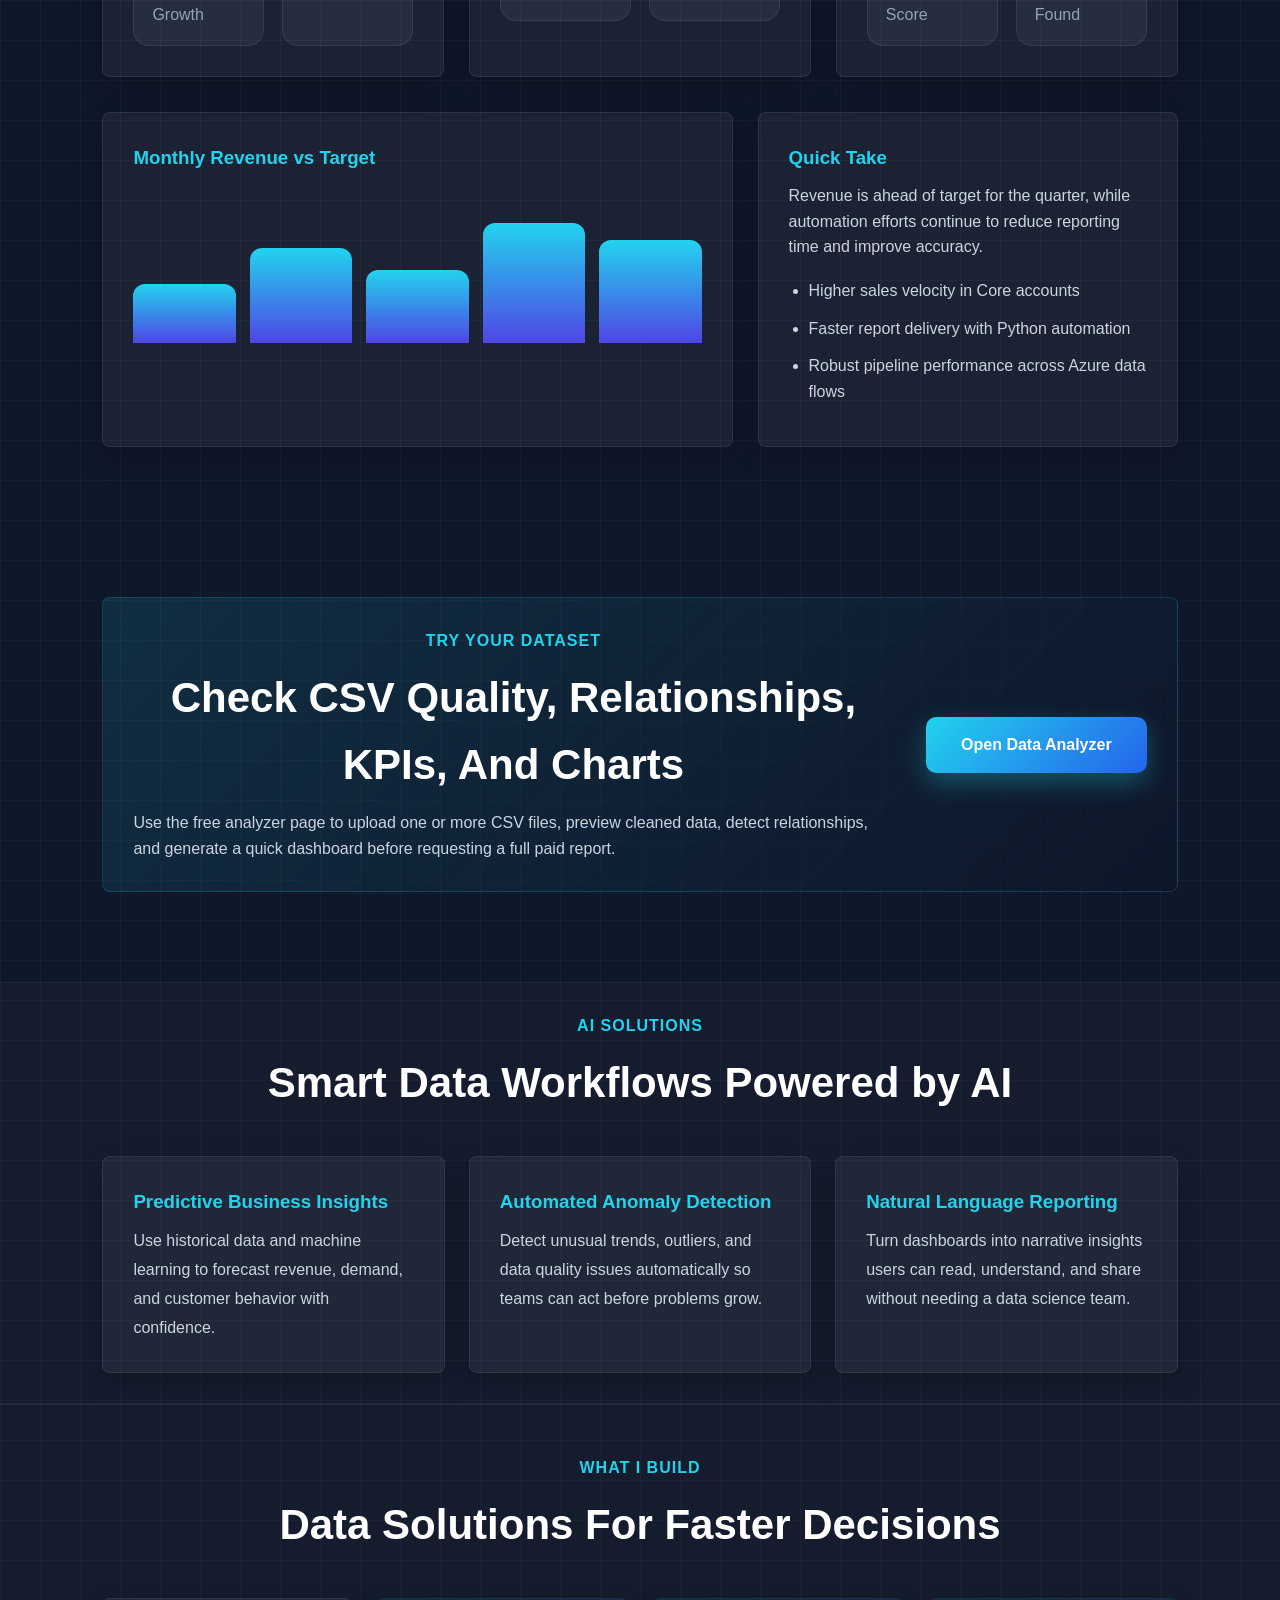
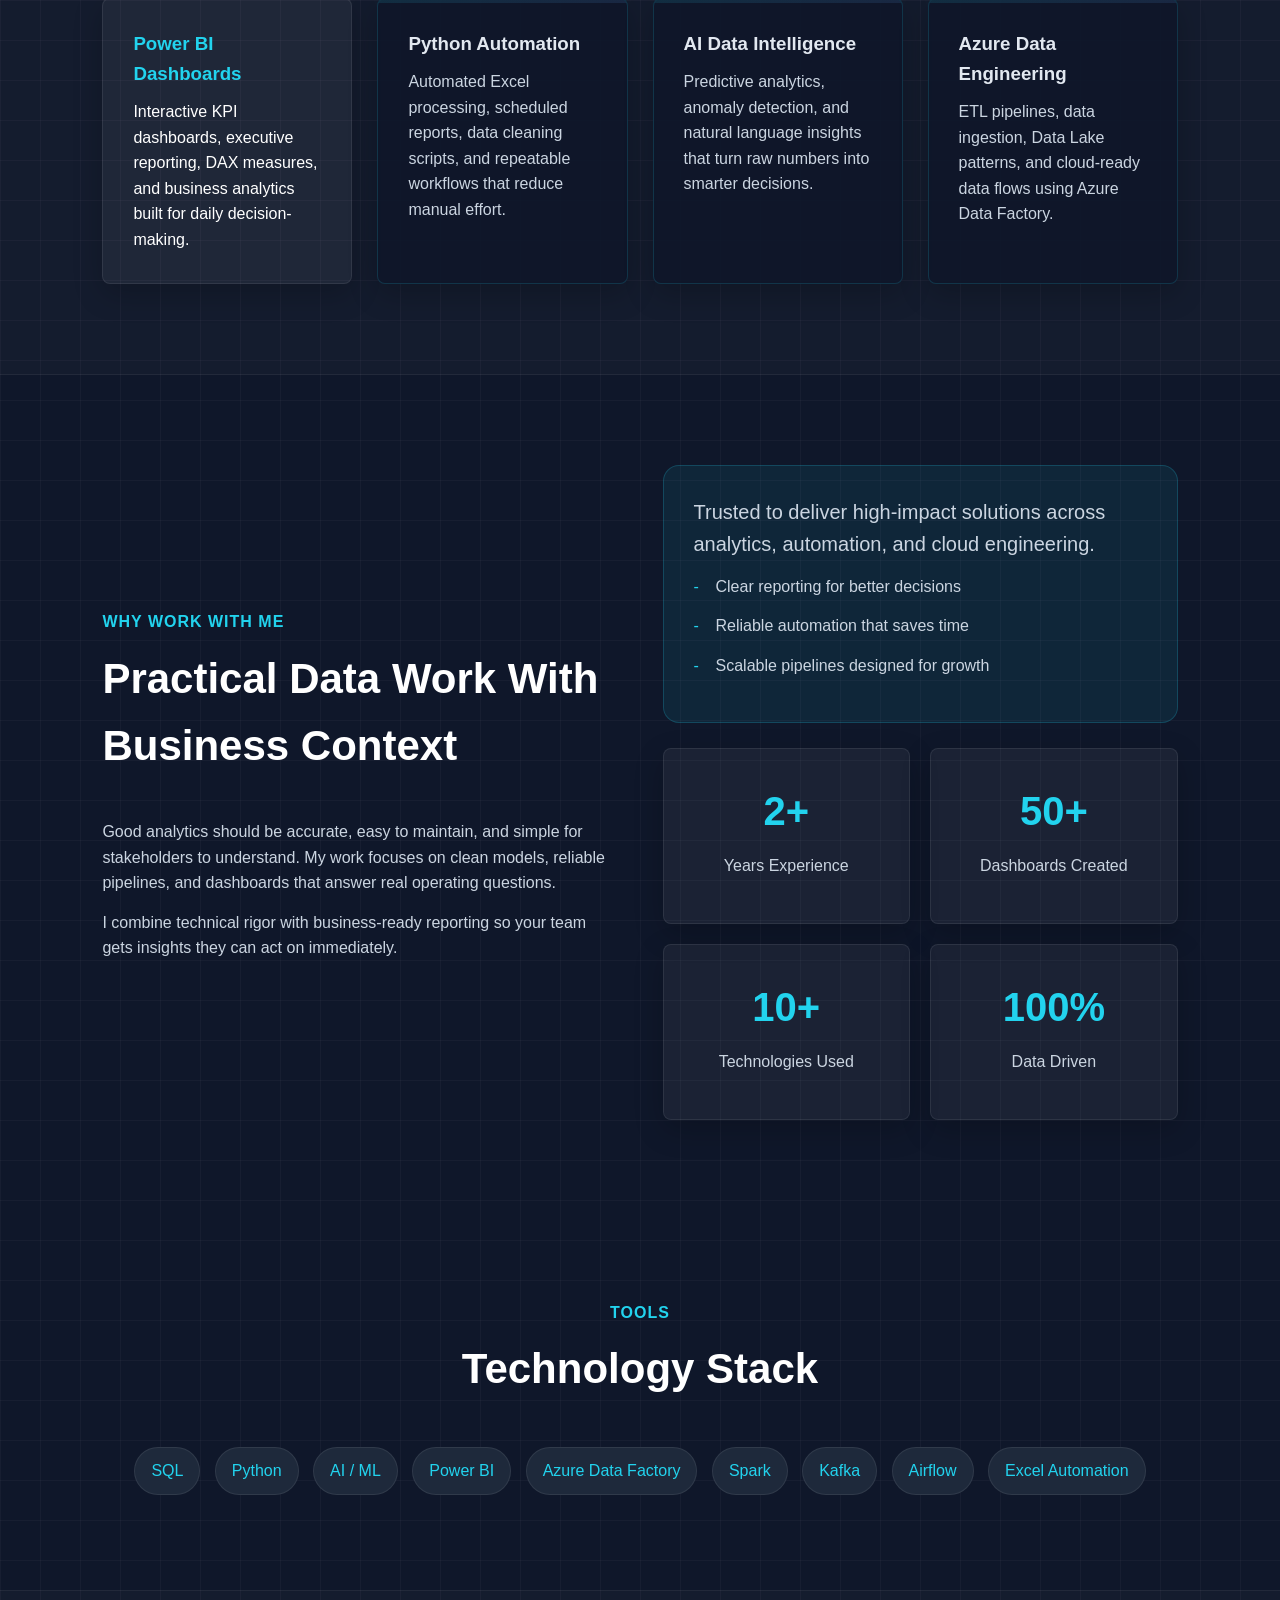
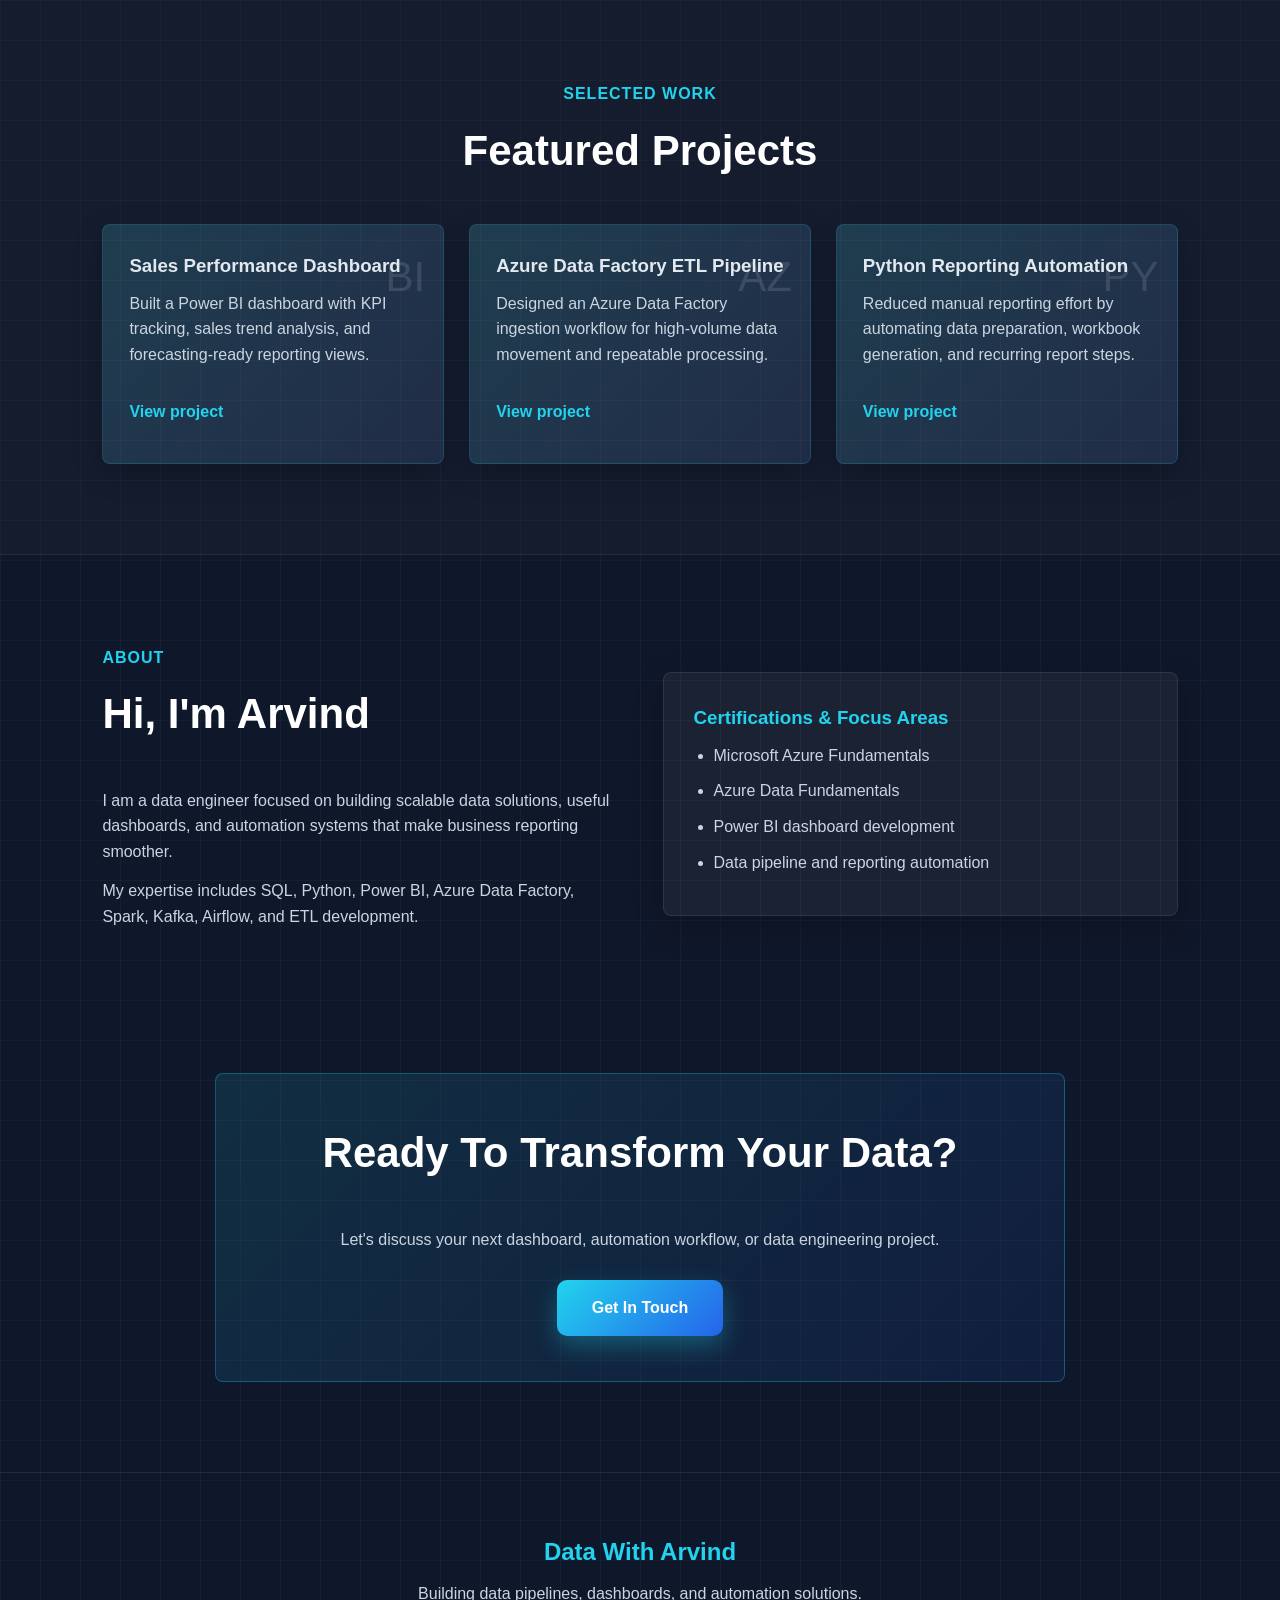
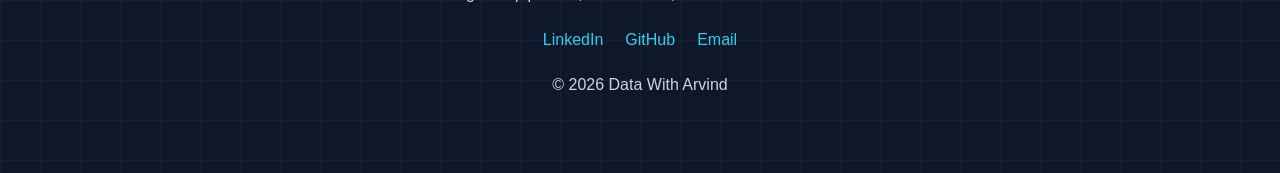
==== commit 8f624073: "Add CSV data analyzer preview" ====
--- a/index.html
+++ b/index.html
@@ -4,7 +4,7 @@
 <meta charset="UTF-8">
 <meta name="viewport" content="width=device-width, initial-scale=1.0">
 <meta name="description" content="Data With Arvind helps teams build Power BI dashboards, Python automations, SQL reporting, and Azure data pipelines.">
-<title>Data With Arvind | Data Engineering, BI & Automation</title>
+<title>Home | Data With Arvind</title>
 <link rel="stylesheet" href="css/style.css">
 </head>
 
@@ -16,7 +16,9 @@
 <ul>
 <li><a href="index.html" aria-current="page">Home</a></li>
 <li><a href="services.html">Services</a></li>
-<li><a href="portfolio.html">Portfolio</a></li><li><a href="projects/index.html">Project Hub</a></li><li><a href="about.html">About</a></li>
+<li><a href="portfolio.html">Portfolio</a></li>
+<li><a href="projects/index.html">Projects</a></li>
+<li><a href="about.html">About</a></li>
 <li><a href="contact.html">Contact</a></li>
 <li><a href="blog.html">Blog</a></li>
 </ul>
@@ -164,6 +166,17 @@
 </div>
 </section>
 
+<section class="section analyzer-teaser-section" aria-labelledby="analyzer-teaser-title">
+<div class="analyzer-teaser">
+<div>
+<span class="section-kicker">Try Your Dataset</span>
+<h2 id="analyzer-teaser-title">Check CSV Quality, Relationships, KPIs, And Charts</h2>
+<p>Use the free analyzer page to upload one or more CSV files, preview cleaned data, detect relationships, and generate a quick dashboard before requesting a full paid report.</p>
+</div>
+<a href="data-analyzer.html" class="btn-primary">Open Data Analyzer</a>
+</div>
+</section>
+
 <section class="section section-alt ai-solutions" aria-labelledby="ai-title">
 <span class="section-kicker">AI Solutions</span>
 <h2 id="ai-title">Smart Data Workflows Powered by AI</h2>
@@ -195,17 +208,17 @@
 <p>Interactive KPI dashboards, executive reporting, DAX measures, and business analytics built for daily decision-making.</p>
 </article>
 
-<article class="card service-card" data-icon="🤖">
+<article class="card service-card" data-icon="PY">
 <h3>Python Automation</h3>
 <p>Automated Excel processing, scheduled reports, data cleaning scripts, and repeatable workflows that reduce manual effort.</p>
 </article>
 
-<article class="card service-card" data-icon="🧠">
+<article class="card service-card" data-icon="AI">
 <h3>AI Data Intelligence</h3>
 <p>Predictive analytics, anomaly detection, and natural language insights that turn raw numbers into smarter decisions.</p>
 </article>
 
-<article class="card service-card" data-icon="☁️">
+<article class="card service-card" data-icon="AZ">
 <h3>Azure Data Engineering</h3>
 <p>ETL pipelines, data ingestion, Data Lake patterns, and cloud-ready data flows using Azure Data Factory.</p>
 </article>
@@ -278,20 +291,20 @@
 <span class="section-kicker">Selected Work</span>
 <h2 id="projects-title">Featured Projects</h2>
 
-<div class="grid">
-<article class="card project-card" data-icon="📊">
-<h3>Sales Analytics Dashboard</h3>
+<div class="grid home-project-grid">
+<article class="card project-card featured-project" data-icon="BI">
+<h3>Sales Performance Dashboard</h3>
 <p>Built a Power BI dashboard with KPI tracking, sales trend analysis, and forecasting-ready reporting views.</p>
 <a href="portfolio.html" class="text-link">View project</a>
 </article>
 
-<article class="card project-card" data-icon="☁️">
-<h3>ADF ETL Pipeline</h3>
+<article class="card project-card featured-project" data-icon="AZ">
+<h3>Azure Data Factory ETL Pipeline</h3>
 <p>Designed an Azure Data Factory ingestion workflow for high-volume data movement and repeatable processing.</p>
 <a href="portfolio.html" class="text-link">View project</a>
 </article>
 
-<article class="card project-card" data-icon="🤖">
+<article class="card project-card featured-project" data-icon="PY">
 <h3>Python Reporting Automation</h3>
 <p>Reduced manual reporting effort by automating data preparation, workbook generation, and recurring report steps.</p>
 <a href="portfolio.html" class="text-link">View project</a>
--- a/css/style.css
+++ b/css/style.css
@@ -60,6 +60,10 @@
     color:#22d3ee;
 }
 
+nav a[aria-current="page"]{
+    color:#22d3ee;
+}
+
 /* HERO */
 .hero{
     min-height:90vh;
@@ -133,7 +137,7 @@
 }
 
 .hero-benefits li:before{
-    content:'✔';
+    content:'+';
     position:absolute;
     left:0;
     top:0;
@@ -250,12 +254,6 @@
     margin-right:auto;
 }
 
-.section h2{
-    text-align:center;
-    margin-bottom:40px;
-    font-size:42px;
-}
-
 /* GRID */
 .grid{
     display:grid;
@@ -395,6 +393,803 @@
 
 .analysis-summary li{
     margin-bottom:12px;
+}
+
+.analyzer-teaser-section{
+    padding-top:60px;
+}
+
+.analyzer-teaser{
+    display:flex;
+    align-items:center;
+    justify-content:space-between;
+    gap:28px;
+    padding:30px;
+    border-radius:8px;
+    background:linear-gradient(135deg,rgba(34,211,238,.12),rgba(15,23,42,.92));
+    border:1px solid rgba(34,211,238,.18);
+}
+
+.analyzer-teaser h2{
+    margin-bottom:12px;
+}
+
+.analyzer-teaser p{
+    color:#cbd5e1;
+    max-width:760px;
+}
+
+.analyzer-header{
+    background:
+        linear-gradient(135deg,rgba(8,47,73,.78),rgba(15,23,42,.92)),
+        radial-gradient(circle at 85% 20%,rgba(34,211,238,.18),transparent 32%);
+}
+
+.analyzer-workspace{
+    margin:52px auto;
+    padding:28px;
+    border-radius:8px;
+    background:
+        linear-gradient(135deg,rgba(15,23,42,.94),rgba(2,6,23,.92)),
+        radial-gradient(circle at top left,rgba(34,211,238,.08),transparent 32%);
+    border:1px solid rgba(148,163,184,.16);
+    box-shadow:0 24px 70px rgba(2,6,23,.28);
+}
+
+.analyzer-command-bar{
+    display:flex;
+    align-items:flex-end;
+    justify-content:space-between;
+    gap:28px;
+    margin-bottom:20px;
+    padding-bottom:22px;
+    border-bottom:1px solid rgba(148,163,184,.12);
+}
+
+.analyzer-command-bar h2{
+    margin-bottom:0;
+    font-size:34px;
+}
+
+.analyzer-shell{
+    display:grid;
+    grid-template-columns:minmax(0,1.35fr) minmax(300px,.65fr);
+    gap:22px;
+    align-items:start;
+}
+
+.analysis-overview-grid{
+    display:grid;
+    grid-template-columns:repeat(3,minmax(0,1fr));
+    gap:16px;
+    margin-top:22px;
+}
+
+.analysis-overview-card{
+    min-width:0;
+    padding:22px;
+    border-radius:8px;
+    background:rgba(15,23,42,.82);
+    border:1px solid rgba(148,163,184,.14);
+    box-shadow:inset 0 1px 0 rgba(255,255,255,.04);
+}
+
+.analysis-overview-card span{
+    color:#94a3b8;
+    display:block;
+    font-weight:800;
+    margin-bottom:8px;
+}
+
+.analysis-overview-card strong{
+    color:#38bdf8;
+    display:block;
+    font-size:32px;
+    line-height:1.1;
+    margin-bottom:8px;
+}
+
+.analysis-overview-card small{
+    color:#a7f3d0;
+}
+
+.analyzer-dashboard-grid{
+    display:grid;
+    grid-template-columns:minmax(420px,1.45fr) repeat(2,minmax(220px,.7fr));
+    gap:18px;
+    margin-top:22px;
+}
+
+.analyzer-dashboard-grid .dashboard-card-mini{
+    grid-row:span 2;
+}
+
+.analyzer-paid-card{
+    grid-column:span 2;
+}
+
+.live-demo-section{
+    padding-top:60px;
+}
+
+.live-demo-layout{
+    display:grid;
+    grid-template-columns:1.5fr .8fr;
+    gap:25px;
+    align-items:stretch;
+}
+
+.live-demo-panel{
+    background:rgba(15,23,42,.86);
+    border-color:rgba(148,163,184,.14);
+    box-shadow:inset 0 1px 0 rgba(255,255,255,.04);
+}
+
+.live-demo-topline{
+    display:flex;
+    justify-content:space-between;
+    gap:20px;
+    align-items:center;
+    margin-bottom:20px;
+}
+
+.live-demo-topline span,
+.live-metric-card span{
+    display:block;
+    color:#94a3b8;
+    font-weight:700;
+}
+
+.live-demo-topline strong{
+    display:block;
+    color:#22d3ee;
+    margin-top:4px;
+}
+
+.live-demo-button{
+    background:rgba(15,23,42,.8);
+    cursor:pointer;
+}
+
+.dataset-actions{
+    display:flex;
+    flex-wrap:wrap;
+    gap:12px;
+    justify-content:flex-end;
+}
+
+.csv-upload-control{
+    display:inline-block;
+    padding:13px 20px;
+    border-radius:8px;
+    background:#0ea5e9;
+    color:#ffffff;
+    cursor:pointer;
+    font-weight:800;
+    box-shadow:0 10px 24px rgba(14,165,233,.18);
+}
+
+#csv-upload{
+    width:1px;
+    height:1px;
+    opacity:0;
+    overflow:hidden;
+    position:absolute;
+}
+
+.live-demo-metrics{
+    display:grid;
+    gap:18px;
+}
+
+.live-metric-card{
+    min-height:120px;
+    display:flex;
+    flex-direction:column;
+    justify-content:center;
+    background:rgba(15,23,42,.88);
+    border-color:rgba(148,163,184,.14);
+}
+
+.live-metric-card strong{
+    color:#22d3ee;
+    font-size:34px;
+    line-height:1.1;
+    margin:10px 0;
+}
+
+.live-metric-card small{
+    color:#cbd5e1;
+}
+
+.dataset-workflow{
+    display:grid;
+    grid-template-columns:repeat(4,minmax(0,1fr));
+    gap:12px;
+    margin:22px 0;
+}
+
+.workflow-step{
+    min-height:92px;
+    display:grid;
+    grid-template-columns:auto 1fr;
+    grid-template-areas:
+        "number title"
+        "number note";
+    align-items:center;
+    justify-content:start;
+    gap:2px 12px;
+    padding:16px;
+    border-radius:8px;
+    background:rgba(15,23,42,.78);
+    border:1px solid rgba(148,163,184,.16);
+    color:#cbd5e1;
+    text-align:left;
+    cursor:pointer;
+}
+
+.workflow-step span{
+    grid-area:number;
+    width:38px;
+    height:38px;
+    display:grid;
+    place-items:center;
+    border-radius:8px;
+    background:rgba(34,211,238,.1);
+    color:#7dd3fc;
+    font-size:13px;
+    font-weight:900;
+}
+
+.workflow-step strong{
+    grid-area:title;
+    color:#e2e8f0;
+    font-size:16px;
+    line-height:1.2;
+}
+
+.workflow-step small{
+    grid-area:note;
+    color:#94a3b8;
+    line-height:1.3;
+}
+
+.workflow-step:hover,
+.workflow-step.is-active{
+    background:linear-gradient(135deg,rgba(14,165,233,.2),rgba(15,23,42,.88));
+    border-color:rgba(34,211,238,.42);
+    color:#ffffff;
+}
+
+.workflow-step.is-active{
+    box-shadow:0 16px 34px rgba(2,6,23,.22),0 0 0 3px rgba(34,211,238,.08);
+}
+
+.workflow-step.is-active span{
+    background:#0ea5e9;
+    color:#ffffff;
+}
+
+.data-stage-panel[hidden]{
+    display:none!important;
+}
+
+.data-stage-panel{
+    animation:stageFade .18s ease-out;
+}
+
+@keyframes stageFade{
+    from{
+        opacity:.65;
+        transform:translateY(6px);
+    }
+    to{
+        opacity:1;
+        transform:translateY(0);
+    }
+}
+
+.dataset-tables{
+    display:grid;
+    grid-template-columns:1fr;
+    gap:18px;
+    align-items:start;
+}
+
+.preview-table-card{
+    min-width:0;
+    padding:18px;
+    border-radius:8px;
+    background:rgba(2,6,23,.38);
+    border:1px solid rgba(148,163,184,.12);
+}
+
+.cleaned-preview-card{
+    border-color:rgba(34,211,238,.22);
+    background:linear-gradient(135deg,rgba(34,211,238,.08),rgba(2,6,23,.42));
+}
+
+.dataset-tables h3{
+    color:#7dd3fc;
+    font-size:18px;
+    margin-bottom:12px;
+}
+
+.table-scroll{
+    max-width:100%;
+    max-height:320px;
+    overflow:auto;
+    border-radius:8px;
+    border:1px solid rgba(255,255,255,.08);
+}
+
+.demo-table{
+    width:100%;
+    min-width:720px;
+    border-collapse:collapse;
+    background:rgba(2,6,23,.5);
+    table-layout:fixed;
+}
+
+.dashboard-card-mini{
+    min-height:230px;
+    overflow:hidden;
+    background:rgba(15,23,42,.9);
+    border-color:rgba(148,163,184,.14);
+}
+
+.chart-card-heading{
+    display:flex;
+    align-items:flex-start;
+    justify-content:space-between;
+    gap:18px;
+    margin-bottom:12px;
+}
+
+.chart-card-heading span{
+    color:#94a3b8;
+    display:block;
+    font-weight:800;
+    margin-bottom:6px;
+}
+
+.chart-card-heading strong{
+    color:#e2e8f0;
+    display:block;
+    font-size:22px;
+    line-height:1.25;
+}
+
+.chart-card-heading small{
+    color:#a7f3d0;
+    max-width:230px;
+    text-align:right;
+}
+
+.chart-stat-row{
+    display:grid;
+    grid-template-columns:repeat(2,minmax(0,1fr));
+    gap:12px;
+    margin-bottom:14px;
+}
+
+.chart-stat-row div,
+.chart-kpi-card{
+    padding:14px;
+    border-radius:8px;
+    background:rgba(2,6,23,.42);
+    border:1px solid rgba(148,163,184,.12);
+}
+
+.chart-stat-row span,
+.chart-kpi-card span{
+    color:#94a3b8;
+    display:block;
+    font-size:12px;
+    font-weight:900;
+    margin-bottom:6px;
+}
+
+.chart-stat-row strong,
+.chart-kpi-card strong{
+    color:#e2e8f0;
+    display:block;
+    font-size:22px;
+    line-height:1.2;
+}
+
+.chart-kpi-card strong{
+    color:#38bdf8;
+    font-size:28px;
+    margin:8px 0;
+}
+
+.chart-kpi-card small{
+    color:#cbd5e1;
+}
+
+.dashboard-card-mini canvas{
+    width:100%;
+    height:280px;
+    display:block;
+    margin-top:12px;
+    border-radius:8px;
+    background:#020617;
+    border:1px solid rgba(255,255,255,.08);
+    box-shadow:inset 0 1px 0 rgba(255,255,255,.06),0 18px 45px rgba(2,6,23,.24);
+}
+
+.dashboard-bars{
+    display:grid;
+    gap:10px;
+    margin-top:14px;
+}
+
+.dashboard-bar-row{
+    display:grid;
+    grid-template-columns:minmax(82px,.75fr) 1fr minmax(52px,auto);
+    gap:12px;
+    align-items:center;
+    color:#e2e8f0;
+    font-size:13px;
+    padding:10px 12px;
+    border-radius:8px;
+    background:rgba(15,23,42,.72);
+    border:1px solid rgba(148,163,184,.12);
+}
+
+.dashboard-bar-track{
+    height:13px;
+    overflow:hidden;
+    border-radius:999px;
+    background:rgba(148,163,184,.16);
+    box-shadow:inset 0 1px 3px rgba(2,6,23,.5);
+}
+
+.dashboard-bar-fill{
+    height:100%;
+    border-radius:999px;
+    background:linear-gradient(90deg,#22d3ee,#2563eb,#a7f3d0);
+    box-shadow:0 0 18px rgba(34,211,238,.35);
+}
+
+.dashboard-bar-row strong{
+    color:#a7f3d0;
+    text-align:right;
+}
+
+.dashboard-empty-state{
+    padding:18px;
+    border-radius:8px;
+    color:#94a3b8;
+    background:rgba(15,23,42,.72);
+    border:1px dashed rgba(148,163,184,.24);
+    text-align:center;
+}
+
+.model-output-card{
+    border-color:rgba(34,197,94,.2);
+    background:linear-gradient(135deg,rgba(22,163,74,.14),rgba(15,23,42,.9));
+}
+
+.model-output-card strong{
+    color:#a7f3d0;
+    display:block;
+    font-size:30px;
+    line-height:1.3;
+    margin:12px 0;
+}
+
+.model-output-card small{
+    display:block;
+    color:#cbd5e1;
+    padding-top:9px;
+    border-top:1px solid rgba(255,255,255,.07);
+}
+
+.model-output-card small + small{
+    margin-top:9px;
+}
+
+.quality-audit-card{
+    background:rgba(15,23,42,.9);
+    border-color:rgba(148,163,184,.14);
+}
+
+.quality-row{
+    display:flex;
+    align-items:center;
+    justify-content:space-between;
+    gap:12px;
+    padding:10px 0;
+    border-bottom:1px solid rgba(255,255,255,.07);
+}
+
+.quality-row:last-child{
+    border-bottom:none;
+}
+
+.quality-row small{
+    color:#cbd5e1;
+}
+
+.quality-row strong{
+    color:#22d3ee;
+    font-size:18px;
+}
+
+.pbi-kpi-card{
+    border-color:rgba(96,165,250,.22);
+    background:linear-gradient(135deg,rgba(37,99,235,.12),rgba(15,23,42,.9));
+}
+
+.dataset-relationship-card{
+    border-color:rgba(34,211,238,.22);
+    background:linear-gradient(135deg,rgba(14,165,233,.13),rgba(15,23,42,.9));
+}
+
+.dataset-relationship-card strong{
+    color:#22d3ee;
+    display:block;
+    font-size:34px;
+    line-height:1.1;
+    margin:10px 0;
+}
+
+.dataset-relationship-card small{
+    color:#cbd5e1;
+    display:block;
+}
+
+.demo-table th,
+.demo-table td{
+    padding:11px 10px;
+    border-bottom:1px solid rgba(255,255,255,.07);
+    color:#cbd5e1;
+    text-align:left;
+    font-size:14px;
+    overflow-wrap:anywhere;
+    vertical-align:top;
+}
+
+.demo-table th{
+    color:#22d3ee;
+    font-weight:800;
+    background:rgba(15,23,42,.9);
+    position:sticky;
+    top:0;
+    z-index:1;
+}
+
+.demo-table tr:last-child td{
+    border-bottom:none;
+}
+
+.ai-insight-panel{
+    margin-top:20px;
+    padding:22px;
+    border-radius:8px;
+    background:rgba(15,23,42,.84);
+    border:1px solid rgba(148,163,184,.14);
+}
+
+.ai-insight-heading{
+    display:flex;
+    align-items:center;
+    justify-content:space-between;
+    gap:16px;
+    margin-bottom:14px;
+}
+
+.ai-insight-heading span{
+    color:#94a3b8;
+    font-weight:800;
+}
+
+.ai-insight-heading strong{
+    color:#22d3ee;
+}
+
+.ai-insight-panel ul{
+    display:grid;
+    gap:10px;
+    margin:0;
+    padding:0;
+    list-style:none;
+}
+
+.ai-insight-panel li{
+    color:#cbd5e1;
+    padding:11px 12px 11px 34px;
+    position:relative;
+    border-radius:8px;
+    background:rgba(2,6,23,.34);
+    border:1px solid rgba(148,163,184,.08);
+}
+
+.ai-insight-panel li:before{
+    content:'+';
+    position:absolute;
+    left:14px;
+    top:11px;
+    color:#22d3ee;
+}
+
+.decision-brief-panel{
+    margin-top:20px;
+    padding:22px;
+    border-radius:8px;
+    background:linear-gradient(135deg,rgba(22,163,74,.12),rgba(15,23,42,.86));
+    border:1px solid rgba(34,197,94,.18);
+}
+
+.decision-brief-heading{
+    display:flex;
+    justify-content:space-between;
+    gap:16px;
+    margin-bottom:16px;
+}
+
+.decision-brief-heading span,
+.decision-grid span{
+    color:#94a3b8;
+    font-weight:800;
+}
+
+.decision-brief-heading strong{
+    color:#a7f3d0;
+}
+
+.decision-grid{
+    display:grid;
+    grid-template-columns:repeat(3,minmax(0,1fr));
+    gap:14px;
+}
+
+.decision-grid div{
+    padding:14px;
+    border-radius:8px;
+    background:rgba(2,6,23,.42);
+    border:1px solid rgba(255,255,255,.07);
+}
+
+.decision-grid strong{
+    display:block;
+    color:#e2e8f0;
+    font-size:14px;
+    line-height:1.5;
+    margin-top:8px;
+}
+
+.ai-assistant-panel{
+    margin-top:20px;
+    padding:22px;
+    border-radius:8px;
+    background:linear-gradient(135deg,rgba(37,99,235,.13),rgba(15,23,42,.9));
+    border:1px solid rgba(96,165,250,.18);
+}
+
+.ai-assistant-heading{
+    display:flex;
+    align-items:flex-start;
+    justify-content:space-between;
+    gap:18px;
+    margin-bottom:16px;
+}
+
+.ai-assistant-heading span{
+    color:#94a3b8;
+    display:block;
+    font-weight:800;
+    margin-bottom:6px;
+}
+
+.ai-assistant-heading strong{
+    color:#e2e8f0;
+    display:block;
+    font-size:20px;
+    line-height:1.25;
+}
+
+.ai-assistant-heading small{
+    color:#a7f3d0;
+    max-width:220px;
+    text-align:right;
+}
+
+.ai-suggestion-row{
+    display:flex;
+    flex-wrap:wrap;
+    gap:10px;
+    margin-bottom:14px;
+}
+
+.ai-question-chip{
+    border:1px solid rgba(148,163,184,.24);
+    border-radius:999px;
+    background:rgba(15,23,42,.72);
+    color:#cbd5e1;
+    cursor:pointer;
+    font-weight:800;
+    padding:10px 14px;
+}
+
+.ai-question-chip:hover{
+    border-color:rgba(34,211,238,.44);
+    color:#ffffff;
+}
+
+.ai-chat-window{
+    display:grid;
+    gap:12px;
+    max-height:280px;
+    overflow:auto;
+    padding:14px;
+    border-radius:8px;
+    background:rgba(2,6,23,.45);
+    border:1px solid rgba(255,255,255,.08);
+}
+
+.ai-message{
+    max-width:88%;
+    padding:13px 14px;
+    border-radius:8px;
+}
+
+.ai-message span{
+    color:#7dd3fc;
+    display:block;
+    font-size:12px;
+    font-weight:900;
+    margin-bottom:6px;
+}
+
+.ai-message p{
+    color:#e2e8f0;
+    line-height:1.55;
+    margin:0;
+}
+
+.ai-message-assistant{
+    background:rgba(15,23,42,.88);
+    border:1px solid rgba(34,211,238,.16);
+}
+
+.ai-message-user{
+    justify-self:end;
+    background:linear-gradient(135deg,rgba(34,211,238,.18),rgba(37,99,235,.2));
+    border:1px solid rgba(34,211,238,.22);
+}
+
+.ai-chat-form{
+    display:grid;
+    grid-template-columns:1fr auto;
+    gap:10px;
+    margin-top:14px;
+}
+
+.ai-chat-form input{
+    min-width:0;
+    border:1px solid rgba(148,163,184,.22);
+    border-radius:8px;
+    background:rgba(2,6,23,.62);
+    color:#e2e8f0;
+    padding:14px 16px;
+    outline:none;
+}
+
+.ai-chat-form input:focus{
+    border-color:rgba(34,211,238,.5);
+    box-shadow:0 0 0 3px rgba(34,211,238,.12);
+}
+
+.paid-analysis-card{
+    border-color:rgba(34,211,238,.28);
+    background:linear-gradient(135deg,rgba(14,165,233,.12),rgba(15,23,42,.9));
+}
+
+.paid-analysis-card strong{
+    font-size:28px;
 }
 
 .submissions-section{
@@ -465,12 +1260,51 @@
     justify-self:flex-start;
 }
 
+@media(max-width:1180px){
+    .analysis-overview-grid{
+        grid-template-columns:1fr;
+    }
+
+    .dataset-workflow{
+        grid-template-columns:repeat(2,minmax(0,1fr));
+    }
+
+    .analyzer-workspace .dataset-tables{
+        grid-template-columns:1fr;
+    }
+}
+
 @media(max-width:900px){
     .submissions-table th,
     .submissions-table td{
         padding:14px 12px;
     }
     .analysis-highlights{
+        grid-template-columns:1fr;
+    }
+
+    .analyzer-command-bar,
+    .analyzer-teaser{
+        align-items:flex-start;
+        flex-direction:column;
+    }
+
+    .analyzer-shell,
+    .analyzer-dashboard-grid{
+        grid-template-columns:1fr;
+    }
+
+    .analyzer-dashboard-grid .dashboard-card-mini,
+    .analyzer-paid-card{
+        grid-column:auto;
+        grid-row:auto;
+    }
+
+    .live-demo-layout{
+        grid-template-columns:1fr;
+    }
+
+    .dataset-tables{
         grid-template-columns:1fr;
     }
 }
@@ -507,13 +1341,6 @@
     background:rgba(15,23,42,.95);
     border:1px solid rgba(255,255,255,.1);
     box-shadow:0 30px 60px rgba(0,0,0,.25);
-}
-
-.hero-image-container{
-    display:none;
-}
-
-.dashboard-card{
     margin-top:0;
     position:relative;
     z-index:1;
@@ -659,7 +1486,7 @@
 }
 
 .why-highlight-list li:before{
-    content:'•';
+    content:'-';
     position:absolute;
     left:0;
     top:0;
@@ -925,6 +1752,55 @@
         padding:12px;
     }
 
+    .live-demo-topline{
+        align-items:flex-start;
+        flex-direction:column;
+    }
+
+    .live-demo-button{
+        width:100%;
+        text-align:center;
+    }
+
+    .dataset-actions,
+    .csv-upload-control{
+        width:100%;
+    }
+
+    .dataset-workflow{
+        grid-template-columns:1fr 1fr;
+    }
+
+    .ai-insight-heading{
+        align-items:flex-start;
+        flex-direction:column;
+    }
+
+    .decision-brief-heading{
+        flex-direction:column;
+    }
+
+    .decision-grid{
+        grid-template-columns:1fr;
+    }
+
+    .ai-assistant-heading{
+        flex-direction:column;
+    }
+
+    .ai-assistant-heading small{
+        max-width:none;
+        text-align:left;
+    }
+
+    .ai-message{
+        max-width:100%;
+    }
+
+    .ai-chat-form{
+        grid-template-columns:1fr;
+    }
+
     .cta-panel{
         padding:30px 22px;
     }
@@ -932,145 +1808,6 @@
     .footer-links{
         flex-wrap:wrap;
     }
-}
-
-.contact-section{
-
-    min-height:80vh;
-
-    display:grid;
-    grid-template-columns:1fr 1fr;
-
-    gap:50px;
-
-    padding:100px 8%;
-
-    align-items:center;
-}
-
-.contact-tag{
-    color:#22d3ee;
-    font-weight:600;
-}
-
-.contact-info h1{
-
-    font-size:60px;
-
-    margin:20px 0;
-
-    background:
-    linear-gradient(
-    90deg,
-    #22d3ee,
-    #60a5fa
-    );
-
-    -webkit-background-clip:text;
-    -webkit-text-fill-color:transparent;
-}
-
-.contact-info p{
-
-    color:#cbd5e1;
-
-    margin-bottom:30px;
-
-    max-width:550px;
-}
-
-.contact-card{
-
-    background:rgba(255,255,255,.05);
-
-    border:1px solid rgba(255,255,255,.08);
-
-    padding:18px 20px;
-
-    border-radius:15px;
-
-    margin-bottom:15px;
-
-    transition:.3s;
-}
-
-.contact-card:hover{
-
-    border-color:#22d3ee;
-
-    transform:translateX(10px);
-}
-
-.contact-form-box{
-
-    background:rgba(255,255,255,.05);
-
-    border:1px solid rgba(255,255,255,.08);
-
-    padding:35px;
-
-    border-radius:20px;
-
-    backdrop-filter:blur(15px);
-}
-
-.contact-form{
-
-    display:flex;
-
-    flex-direction:column;
-
-    gap:15px;
-}
-
-.contact-form input,
-.contact-form textarea{
-
-    background:#1e293b;
-
-    border:none;
-
-    color:white;
-
-    padding:15px;
-
-    border-radius:10px;
-
-    outline:none;
-}
-
-.contact-form input:focus,
-.contact-form textarea:focus,
-.contact-form select:focus{
-
-    border:1px solid #22d3ee;
-}
-
-.contact-form button{
-
-    background:
-    linear-gradient(
-    135deg,
-    #22d3ee,
-    #2563eb
-    );
-
-    color:white;
-
-    border:none;
-
-    padding:15px;
-
-    border-radius:10px;
-
-    cursor:pointer;
-
-    font-weight:700;
-}
-
-.contact-form button:hover{
-
-    transform:translateY(-3px);
 }
 
 .contact-section{
@@ -1440,6 +2177,15 @@
     rgba(255,255,255,.05);
 }
 
+.home-project-grid .project-card{
+    min-height:240px;
+    padding:26px;
+}
+
+.home-project-grid .project-card p{
+    margin-bottom:14px;
+}
+
 .project-meta,
 .project-outcomes{
     display:flex;
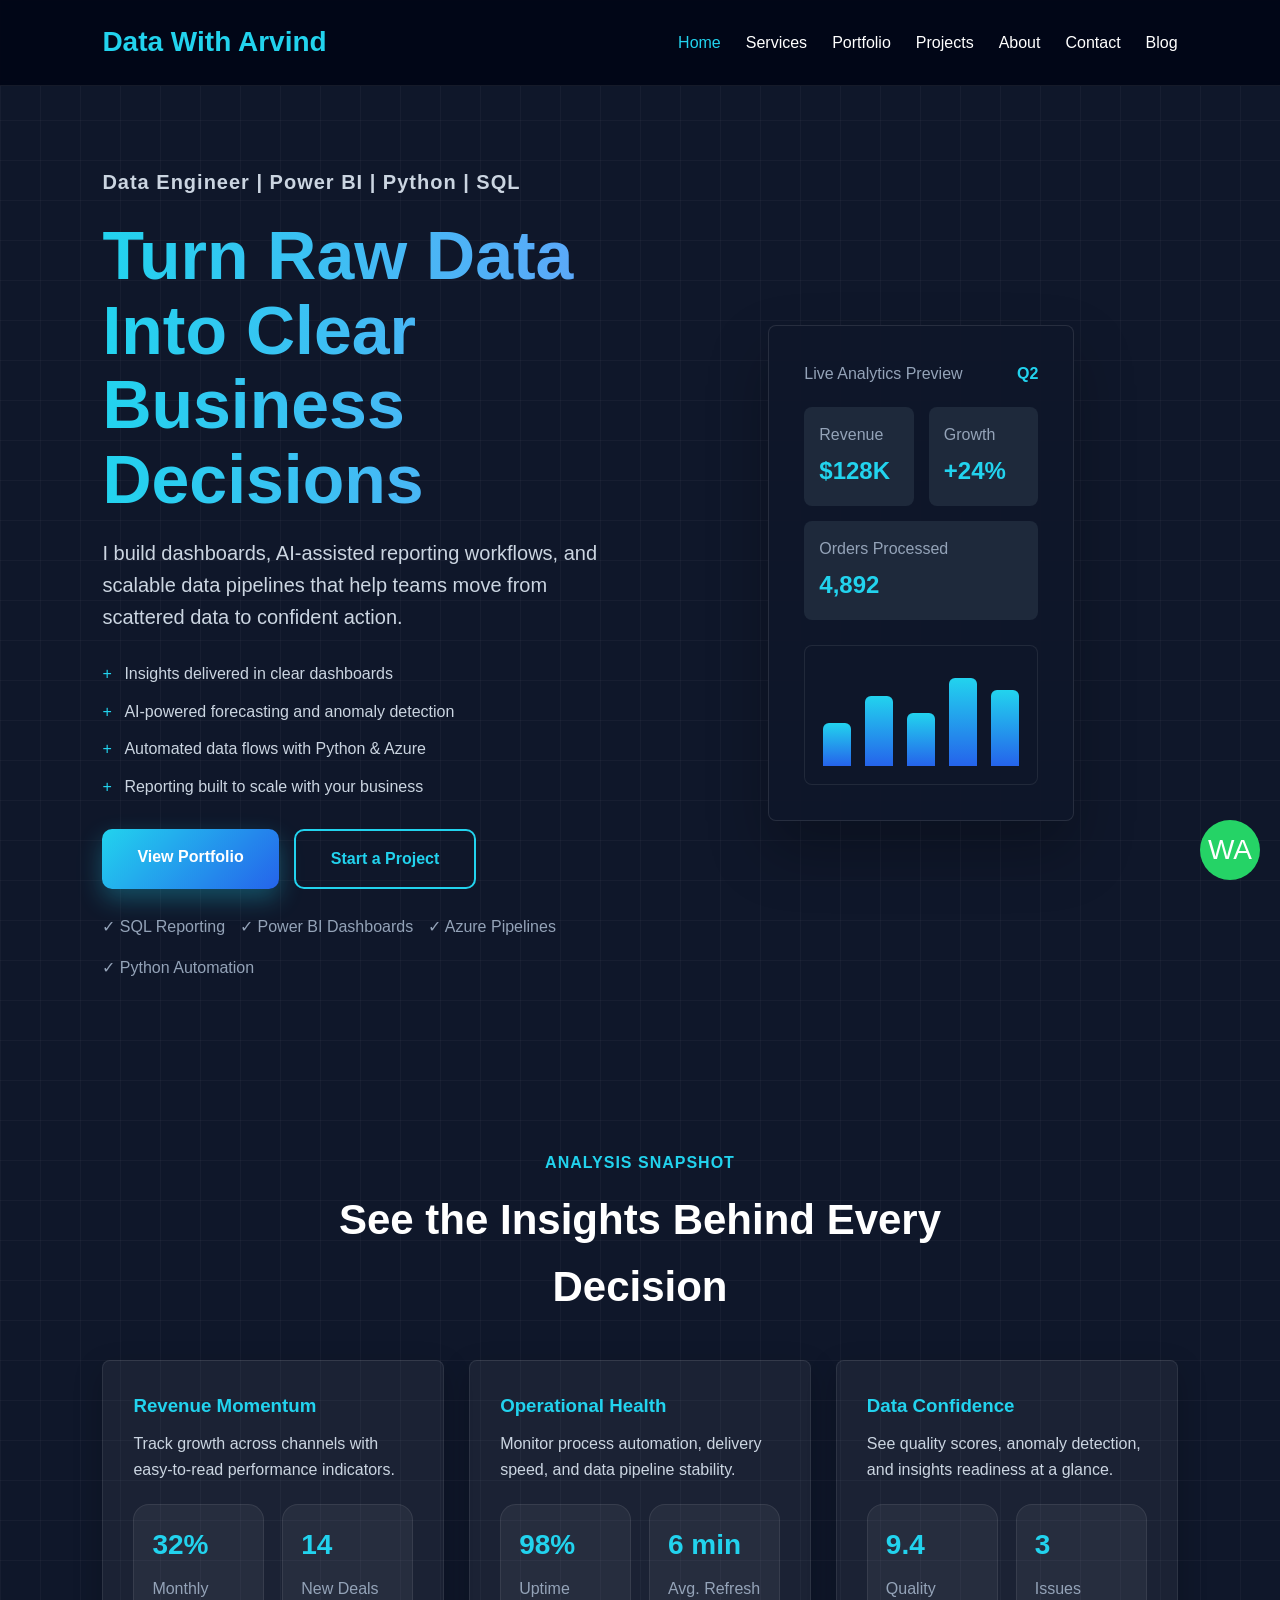
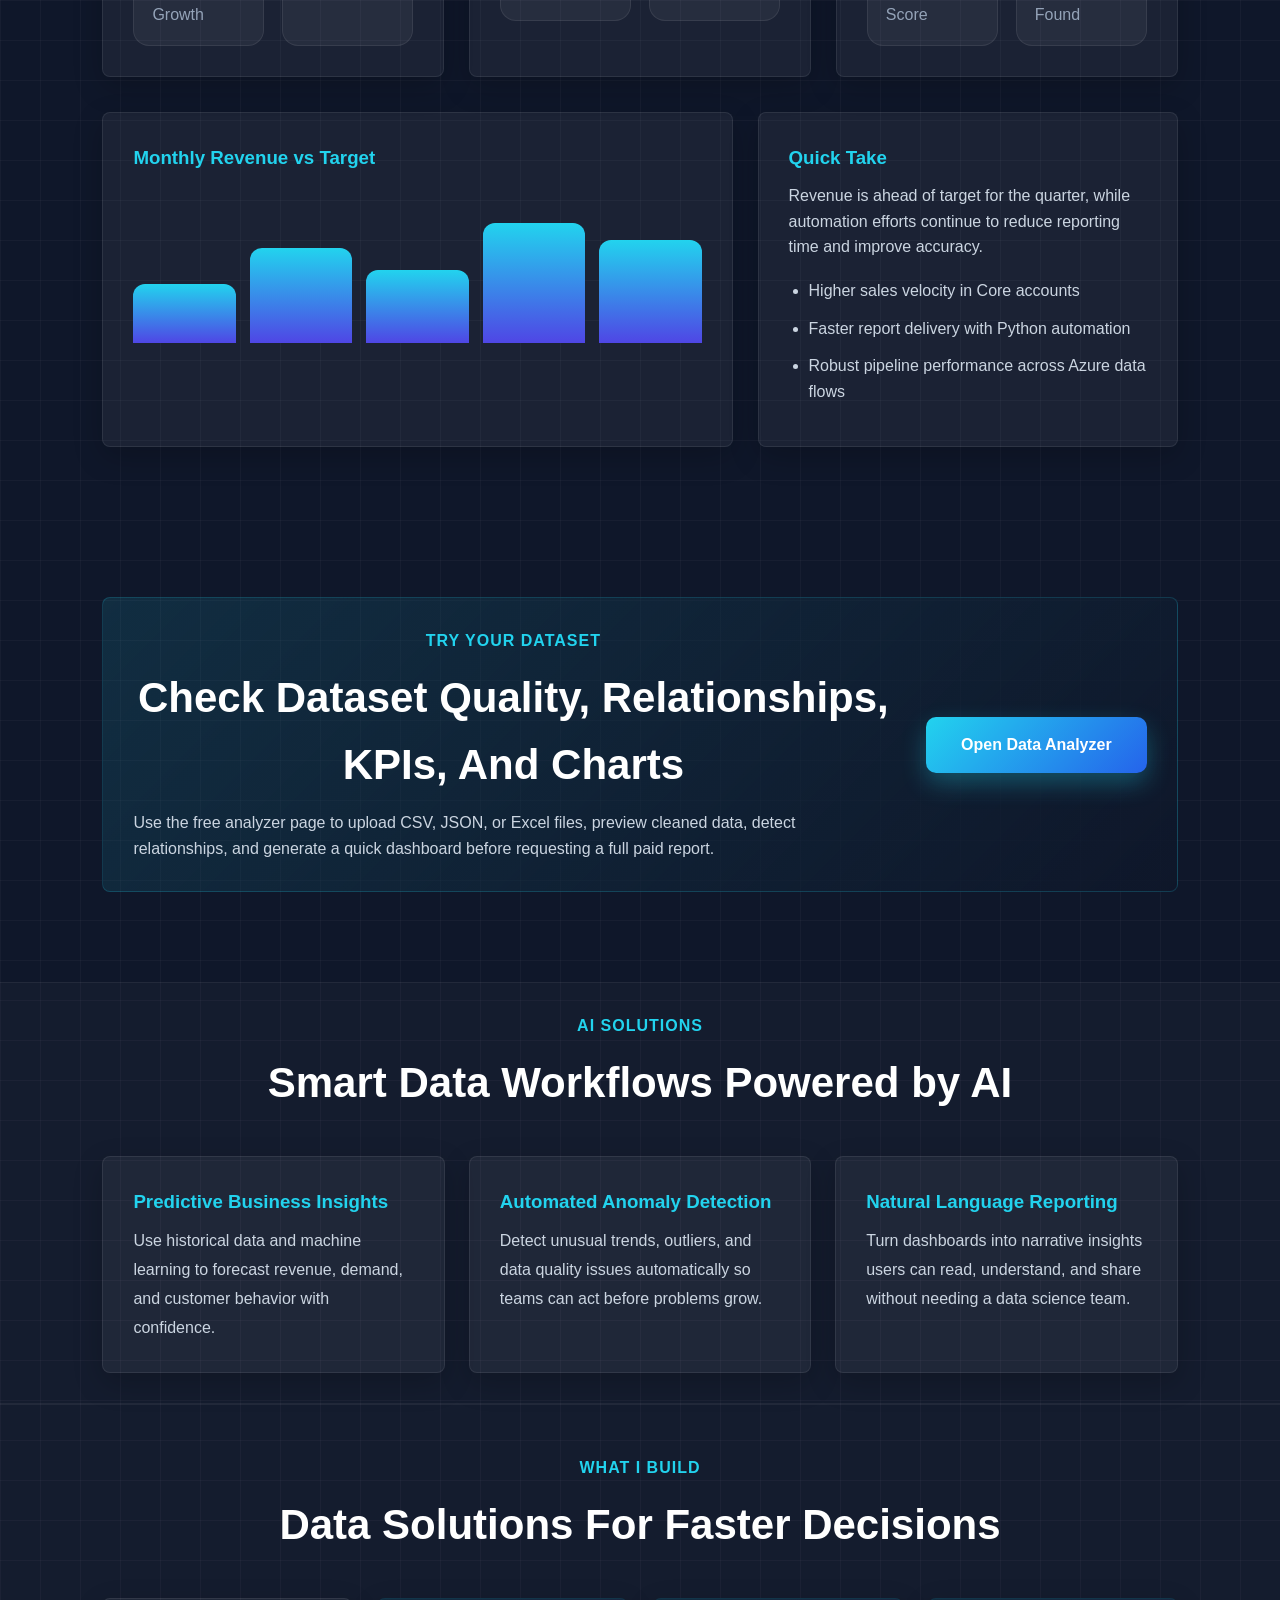
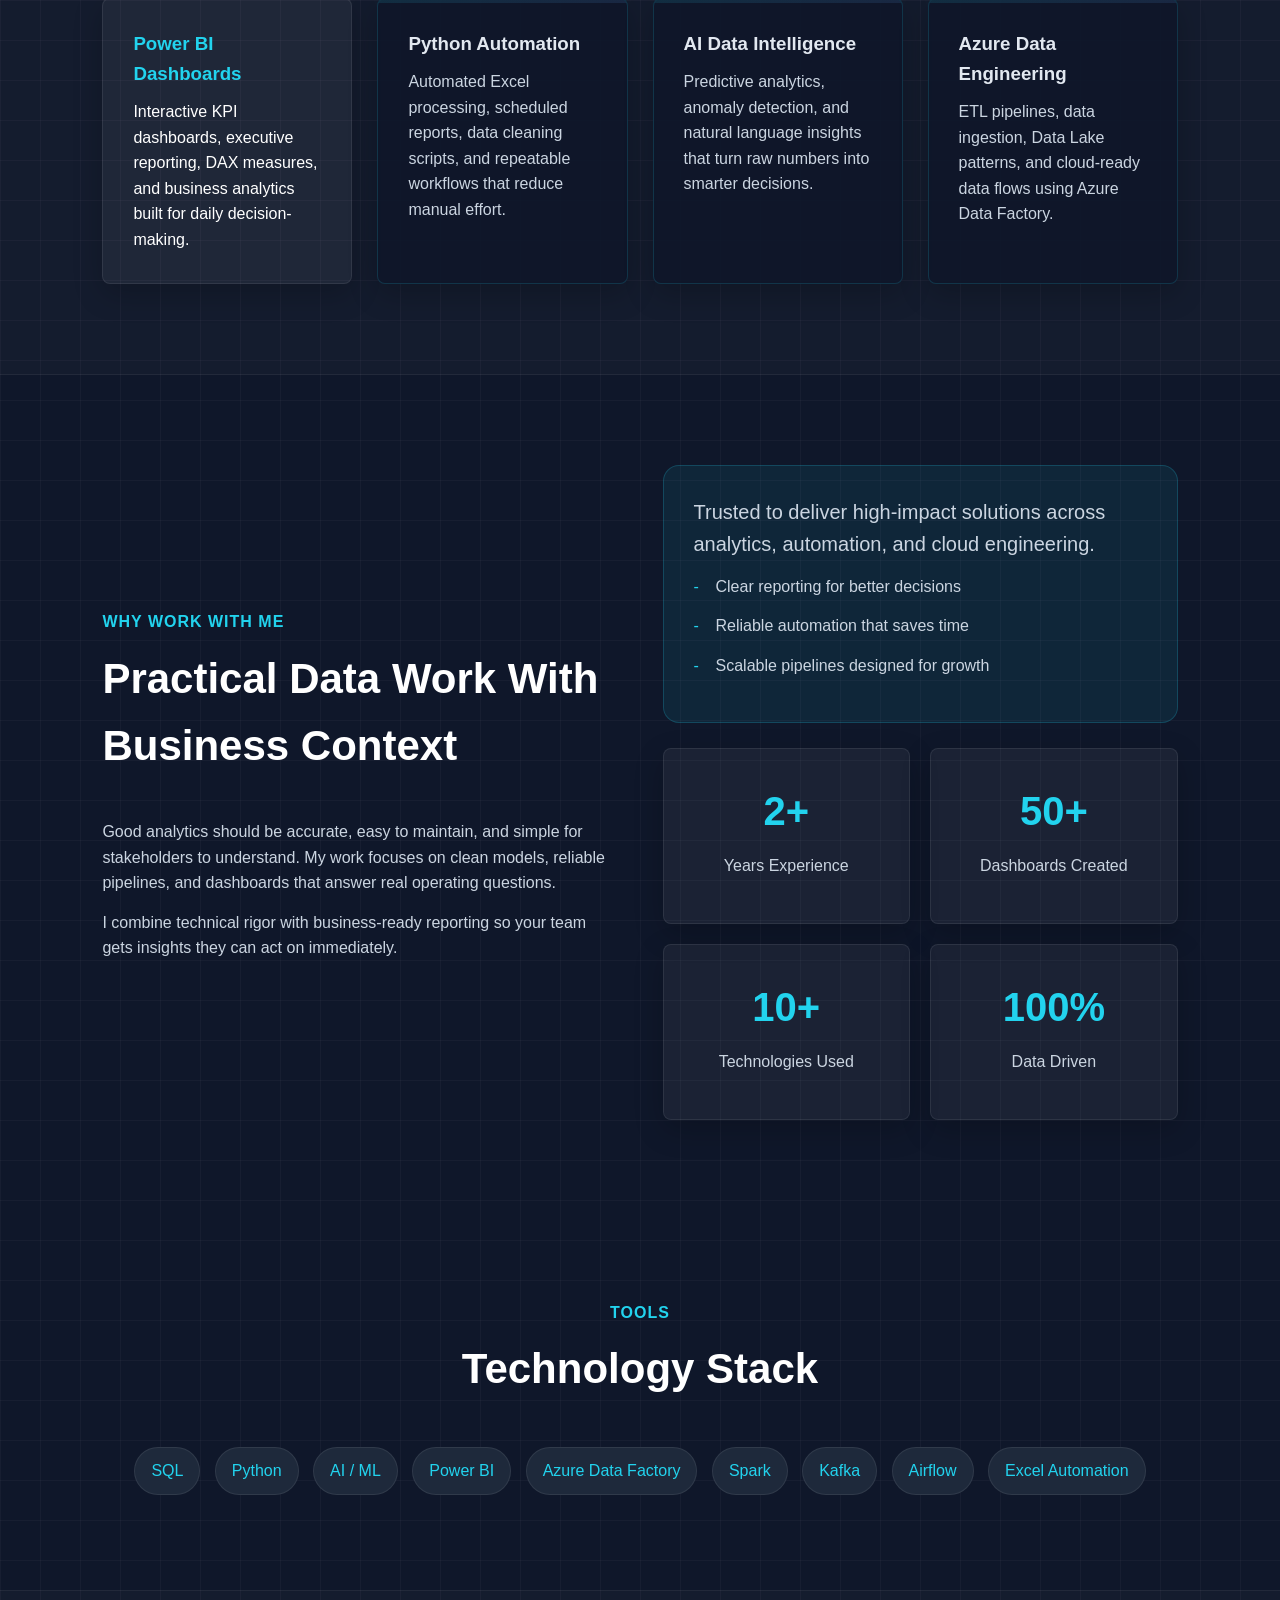
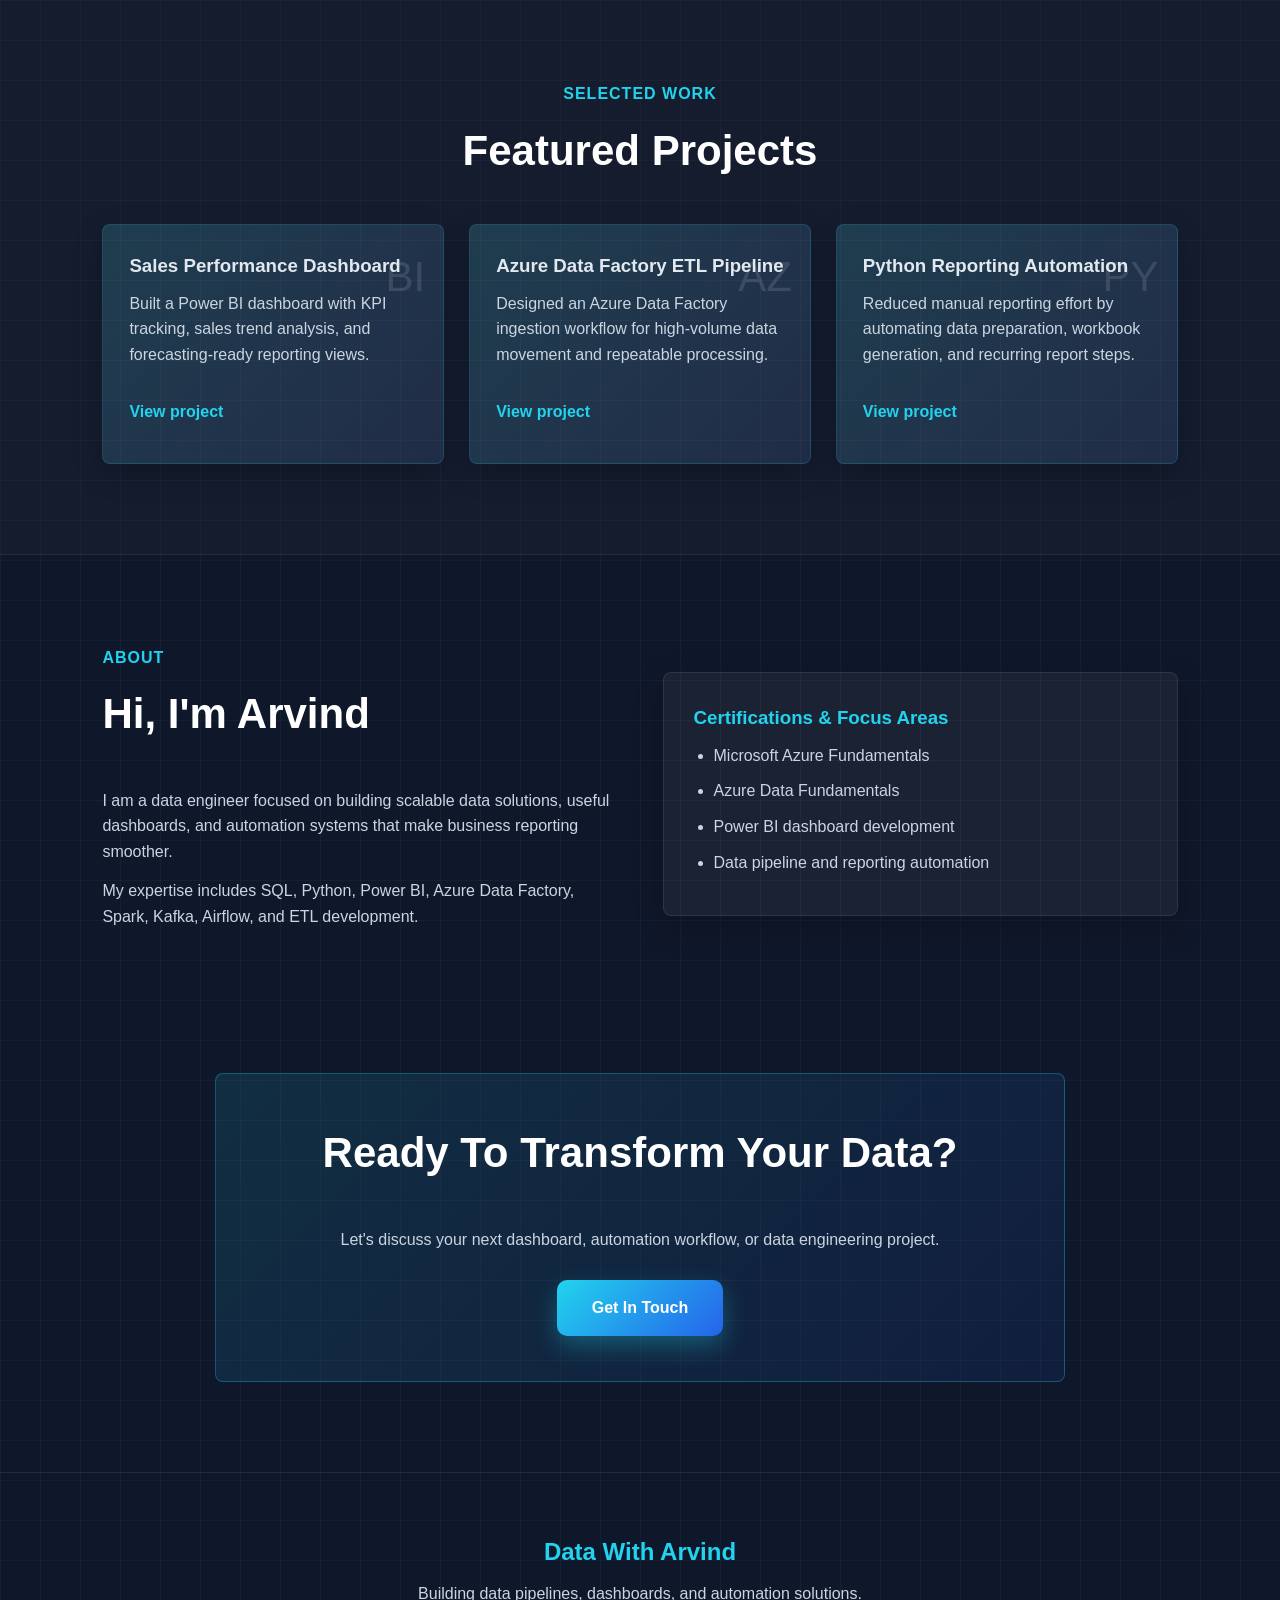
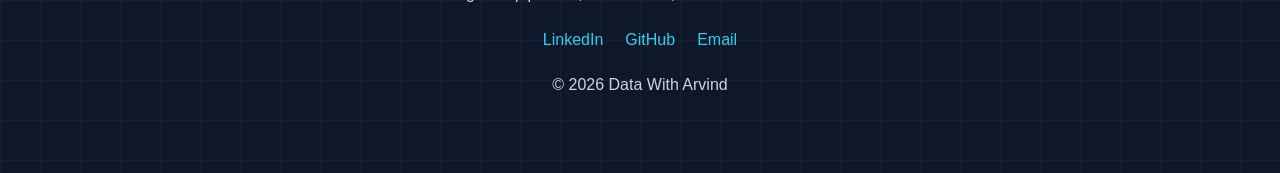
==== commit 2ac0d92c: "Support JSON and Excel analyzer uploads" ====
--- a/index.html
+++ b/index.html
@@ -170,8 +170,8 @@
 <div class="analyzer-teaser">
 <div>
 <span class="section-kicker">Try Your Dataset</span>
-<h2 id="analyzer-teaser-title">Check CSV Quality, Relationships, KPIs, And Charts</h2>
-<p>Use the free analyzer page to upload one or more CSV files, preview cleaned data, detect relationships, and generate a quick dashboard before requesting a full paid report.</p>
+<h2 id="analyzer-teaser-title">Check Dataset Quality, Relationships, KPIs, And Charts</h2>
+<p>Use the free analyzer page to upload CSV, JSON, or Excel files, preview cleaned data, detect relationships, and generate a quick dashboard before requesting a full paid report.</p>
 </div>
 <a href="data-analyzer.html" class="btn-primary">Open Data Analyzer</a>
 </div>
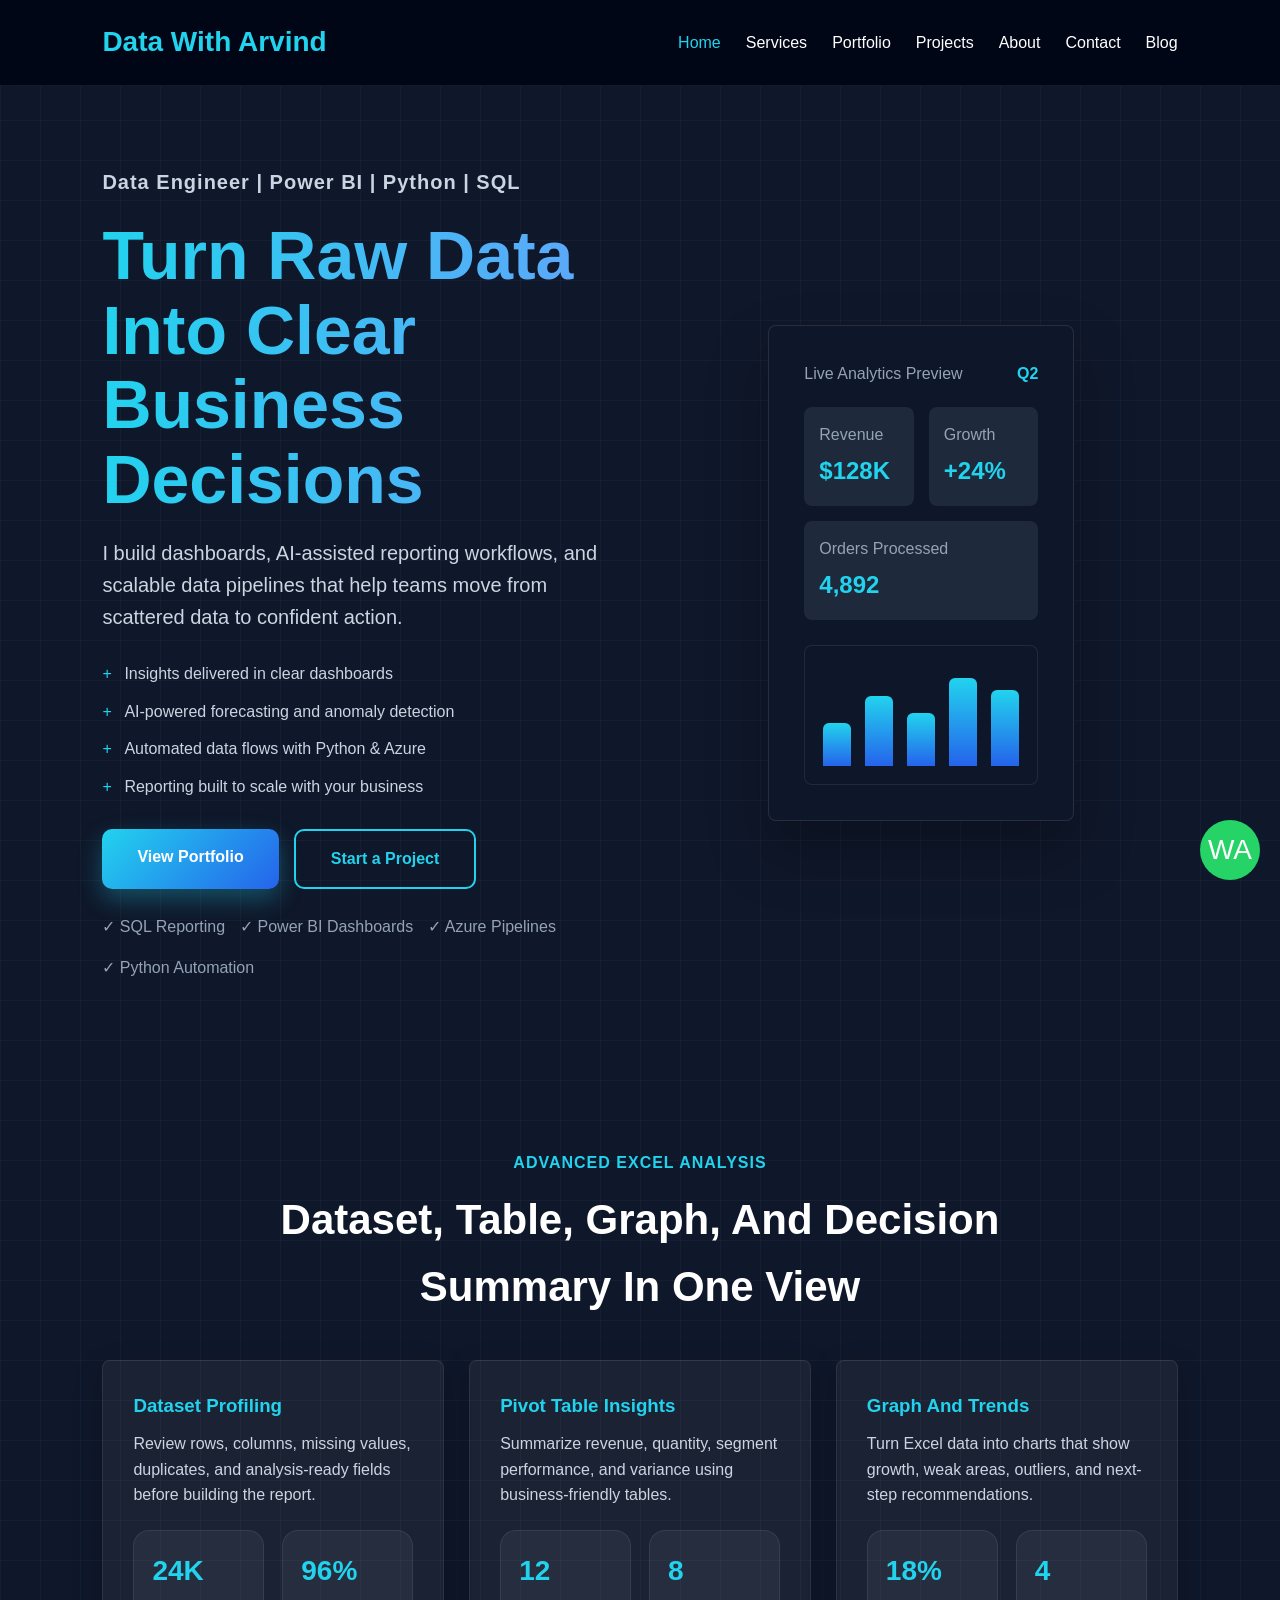
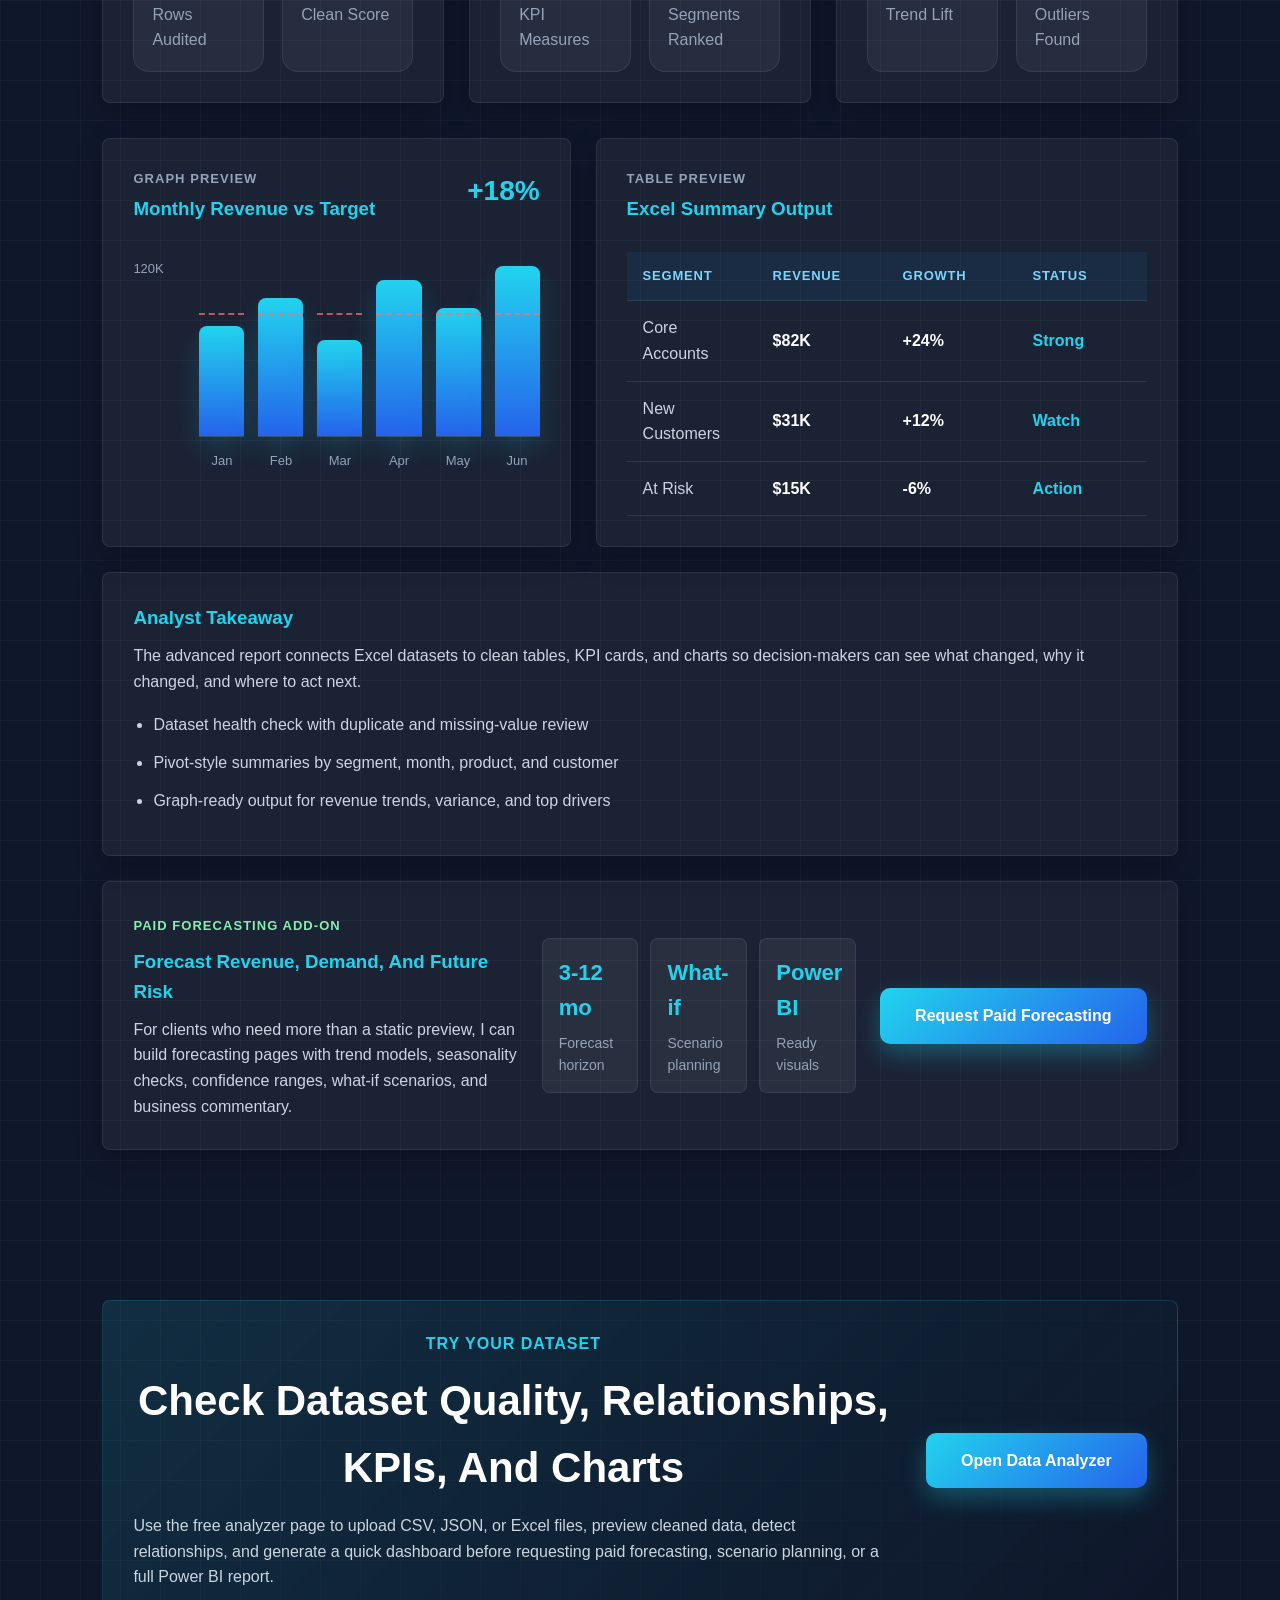
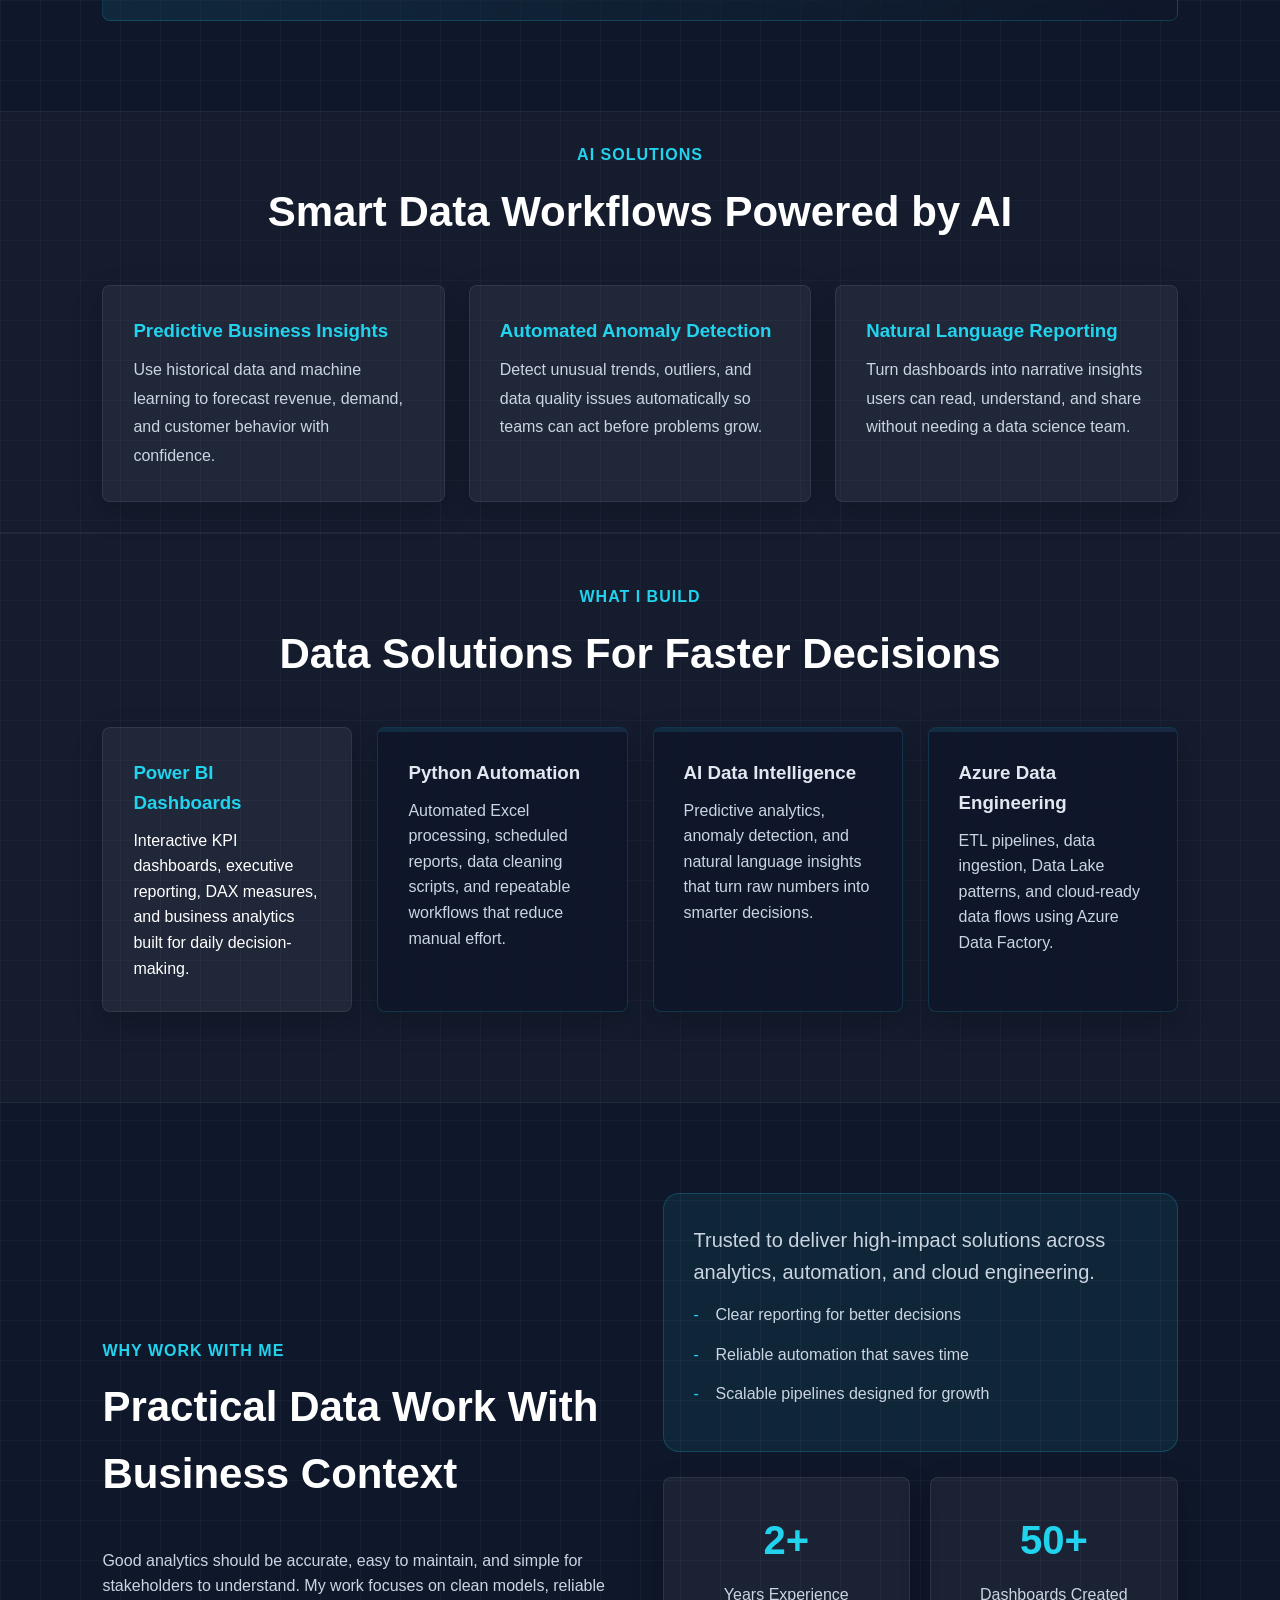
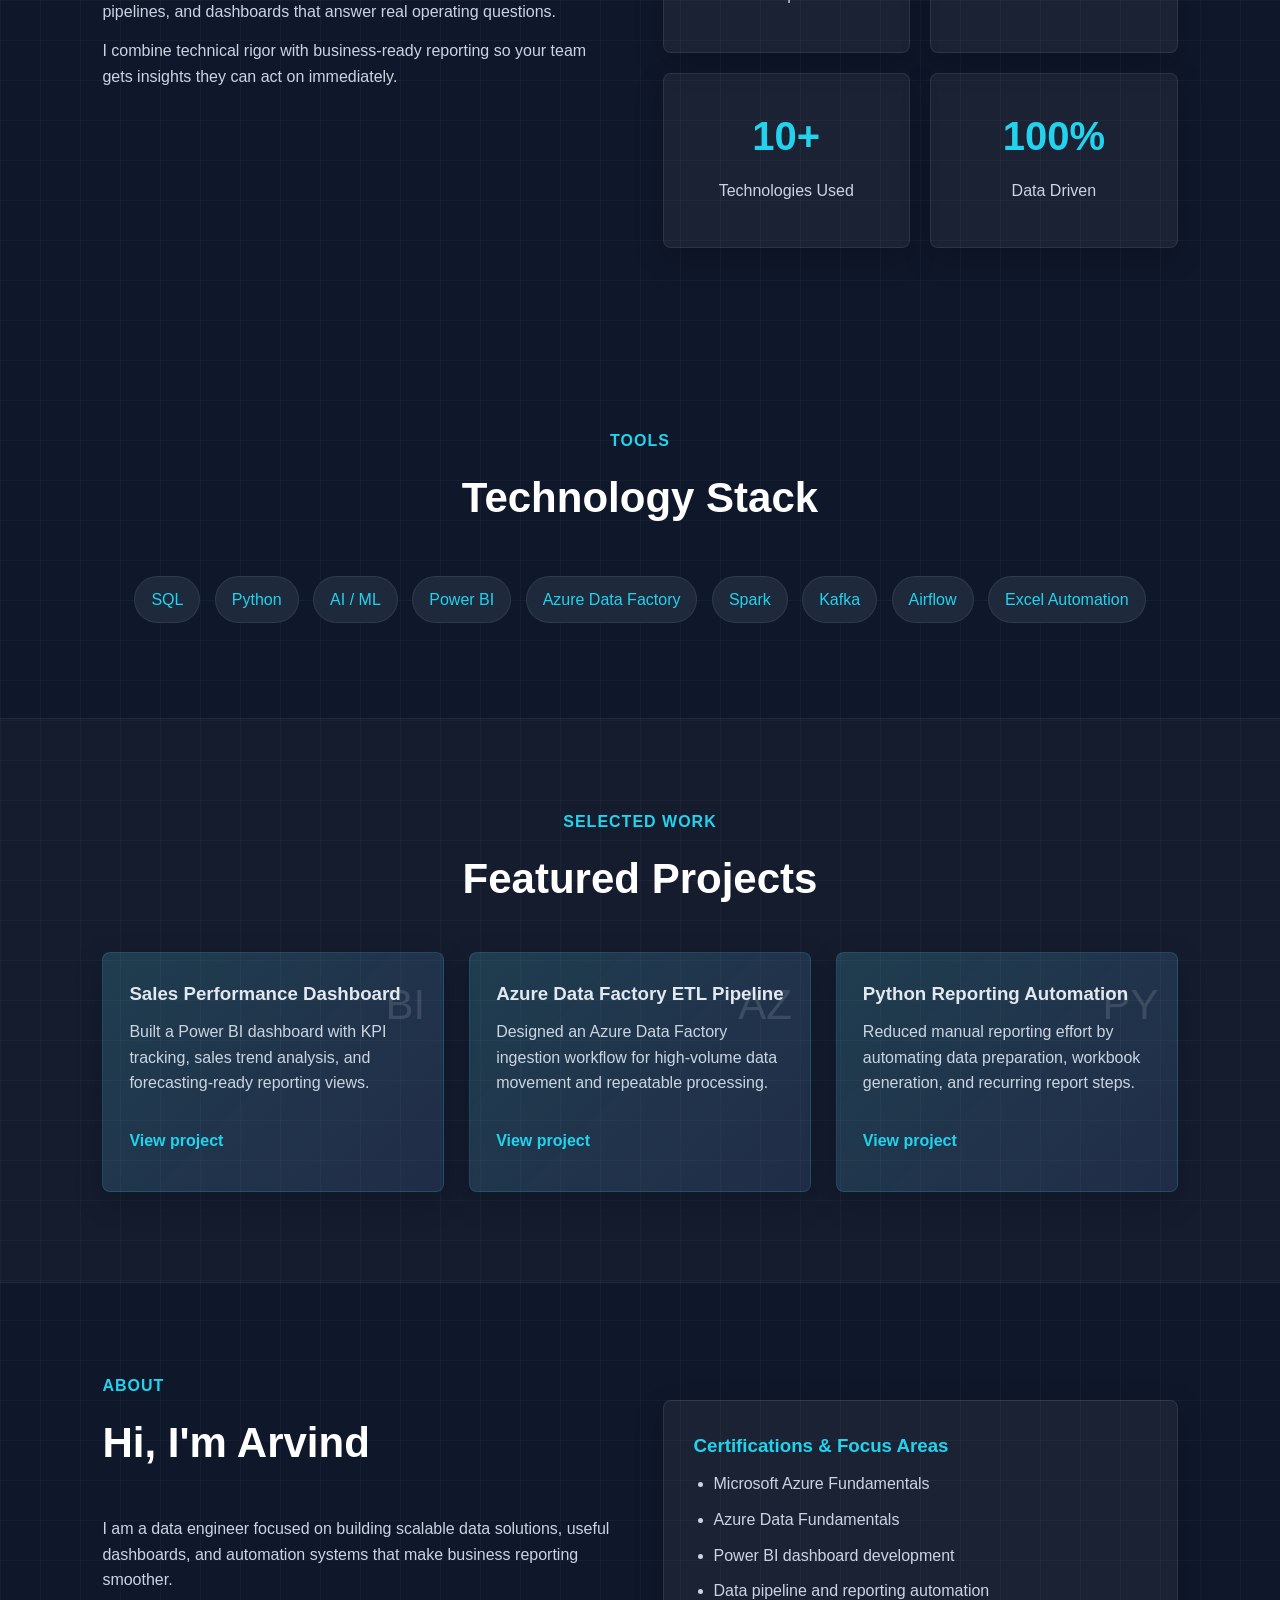
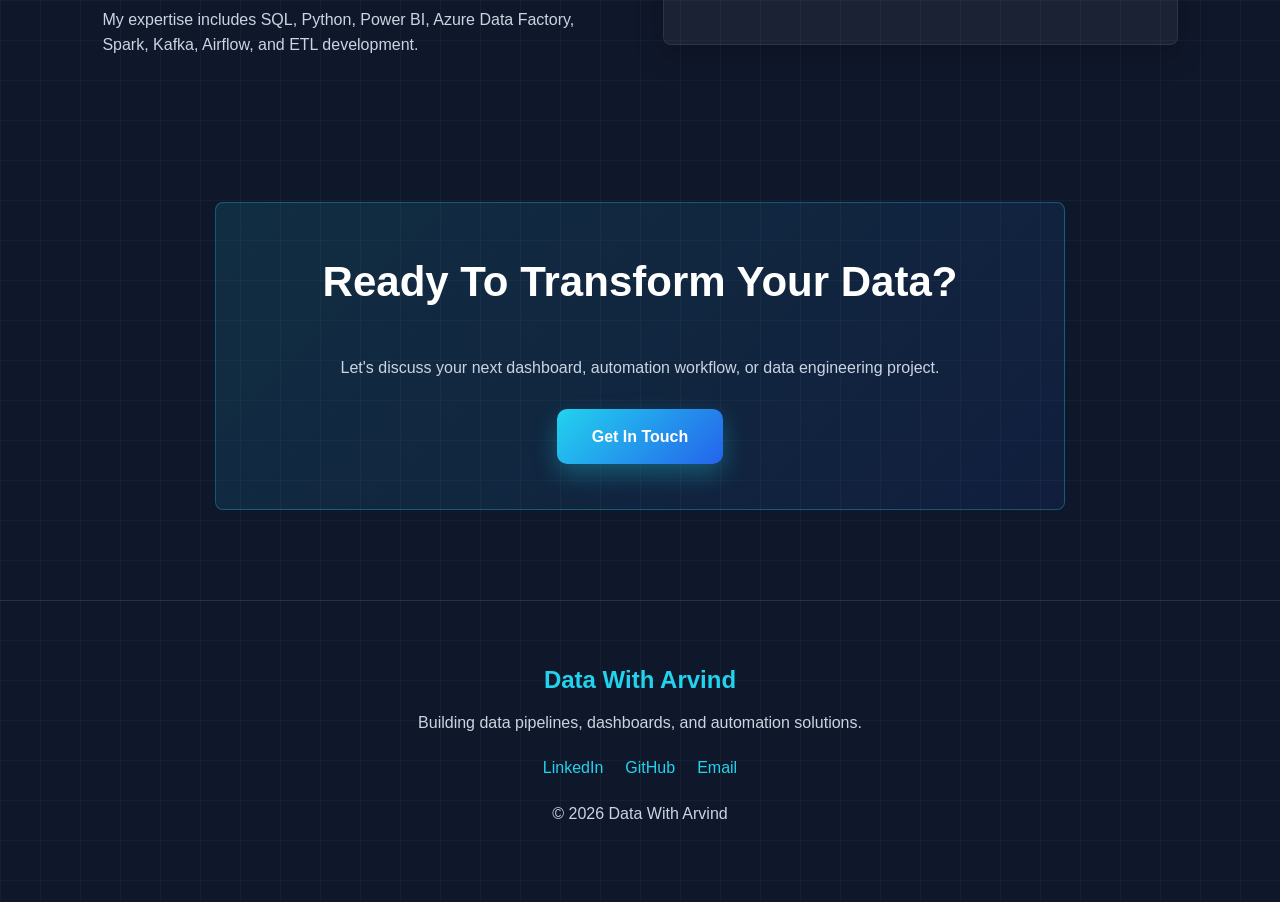
==== commit d36de39d: "Enhance Excel analysis and paid forecasting" ====
--- a/index.html
+++ b/index.html
@@ -93,51 +93,51 @@
 </section>
 
 <section class="section analytics-section" aria-labelledby="analysis-title">
-<span class="section-kicker">Analysis Snapshot</span>
-<h2 id="analysis-title">See the Insights Behind Every Decision</h2>
+<span class="section-kicker">Advanced Excel Analysis</span>
+<h2 id="analysis-title">Dataset, Table, Graph, And Decision Summary In One View</h2>
 
 <div class="analytics-grid">
 <article class="card analysis-card">
-<h3>Revenue Momentum</h3>
-<p>Track growth across channels with easy-to-read performance indicators.</p>
+<h3>Dataset Profiling</h3>
+<p>Review rows, columns, missing values, duplicates, and analysis-ready fields before building the report.</p>
 <div class="analysis-metrics">
 <div>
-<strong>32%</strong>
-<span>Monthly Growth</span>
-</div>
-<div>
-<strong>14</strong>
-<span>New Deals</span>
+<strong>24K</strong>
+<span>Rows Audited</span>
+</div>
+<div>
+<strong>96%</strong>
+<span>Clean Score</span>
 </div>
 </div>
 </article>
 
 <article class="card analysis-card">
-<h3>Operational Health</h3>
-<p>Monitor process automation, delivery speed, and data pipeline stability.</p>
+<h3>Pivot Table Insights</h3>
+<p>Summarize revenue, quantity, segment performance, and variance using business-friendly tables.</p>
 <div class="analysis-metrics">
 <div>
-<strong>98%</strong>
-<span>Uptime</span>
-</div>
-<div>
-<strong>6 min</strong>
-<span>Avg. Refresh</span>
+<strong>12</strong>
+<span>KPI Measures</span>
+</div>
+<div>
+<strong>8</strong>
+<span>Segments Ranked</span>
 </div>
 </div>
 </article>
 
 <article class="card analysis-card">
-<h3>Data Confidence</h3>
-<p>See quality scores, anomaly detection, and insights readiness at a glance.</p>
+<h3>Graph And Trends</h3>
+<p>Turn Excel data into charts that show growth, weak areas, outliers, and next-step recommendations.</p>
 <div class="analysis-metrics">
 <div>
-<strong>9.4</strong>
-<span>Quality Score</span>
-</div>
-<div>
-<strong>3</strong>
-<span>Issues Found</span>
+<strong>18%</strong>
+<span>Trend Lift</span>
+</div>
+<div>
+<strong>4</strong>
+<span>Outliers Found</span>
 </div>
 </div>
 </article>
@@ -145,23 +145,106 @@
 
 <div class="analysis-highlights">
 <div class="analysis-chart-card card">
+<div class="analysis-panel-heading">
+<div>
+<span>Graph Preview</span>
 <h3>Monthly Revenue vs Target</h3>
-<div class="mini-chart" aria-hidden="true">
-<div class="mini-bar mini-bar-one"></div>
-<div class="mini-bar mini-bar-two"></div>
-<div class="mini-bar mini-bar-three"></div>
-<div class="mini-bar mini-bar-four"></div>
-<div class="mini-bar mini-bar-five"></div>
-</div>
-</div>
+</div>
+<strong>+18%</strong>
+</div>
+<div class="advanced-chart" aria-hidden="true">
+<div class="chart-track">
+<span>120K</span>
+<div><i class="target-line"></i><b style="height:62%"></b></div>
+<div><i class="target-line"></i><b style="height:78%"></b></div>
+<div><i class="target-line"></i><b style="height:54%"></b></div>
+<div><i class="target-line"></i><b style="height:88%"></b></div>
+<div><i class="target-line"></i><b style="height:72%"></b></div>
+<div><i class="target-line"></i><b style="height:96%"></b></div>
+</div>
+<div class="chart-labels">
+<span>Jan</span>
+<span>Feb</span>
+<span>Mar</span>
+<span>Apr</span>
+<span>May</span>
+<span>Jun</span>
+</div>
+</div>
+</div>
+
+<div class="analysis-table-card card">
+<div class="analysis-panel-heading">
+<div>
+<span>Table Preview</span>
+<h3>Excel Summary Output</h3>
+</div>
+</div>
+<div class="analysis-table-wrap">
+<table class="analysis-preview-table">
+<thead>
+<tr>
+<th>Segment</th>
+<th>Revenue</th>
+<th>Growth</th>
+<th>Status</th>
+</tr>
+</thead>
+<tbody>
+<tr>
+<td>Core Accounts</td>
+<td>$82K</td>
+<td>+24%</td>
+<td>Strong</td>
+</tr>
+<tr>
+<td>New Customers</td>
+<td>$31K</td>
+<td>+12%</td>
+<td>Watch</td>
+</tr>
+<tr>
+<td>At Risk</td>
+<td>$15K</td>
+<td>-6%</td>
+<td>Action</td>
+</tr>
+</tbody>
+</table>
+</div>
+</div>
+
 <div class="analysis-summary card">
-<h3>Quick Take</h3>
-<p>Revenue is ahead of target for the quarter, while automation efforts continue to reduce reporting time and improve accuracy.</p>
+<h3>Analyst Takeaway</h3>
+<p>The advanced report connects Excel datasets to clean tables, KPI cards, and charts so decision-makers can see what changed, why it changed, and where to act next.</p>
 <ul>
-<li>Higher sales velocity in Core accounts</li>
-<li>Faster report delivery with Python automation</li>
-<li>Robust pipeline performance across Azure data flows</li>
+<li>Dataset health check with duplicate and missing-value review</li>
+<li>Pivot-style summaries by segment, month, product, and customer</li>
+<li>Graph-ready output for revenue trends, variance, and top drivers</li>
 </ul>
+</div>
+
+<div class="forecast-paid-card card">
+<div>
+<span class="paid-label">Paid Forecasting Add-On</span>
+<h3>Forecast Revenue, Demand, And Future Risk</h3>
+<p>For clients who need more than a static preview, I can build forecasting pages with trend models, seasonality checks, confidence ranges, what-if scenarios, and business commentary.</p>
+</div>
+<div class="forecast-feature-grid">
+<div>
+<strong>3-12 mo</strong>
+<span>Forecast horizon</span>
+</div>
+<div>
+<strong>What-if</strong>
+<span>Scenario planning</span>
+</div>
+<div>
+<strong>Power BI</strong>
+<span>Ready visuals</span>
+</div>
+</div>
+<a href="contact.html" class="btn-primary">Request Paid Forecasting</a>
 </div>
 </div>
 </section>
@@ -171,7 +254,7 @@
 <div>
 <span class="section-kicker">Try Your Dataset</span>
 <h2 id="analyzer-teaser-title">Check Dataset Quality, Relationships, KPIs, And Charts</h2>
-<p>Use the free analyzer page to upload CSV, JSON, or Excel files, preview cleaned data, detect relationships, and generate a quick dashboard before requesting a full paid report.</p>
+<p>Use the free analyzer page to upload CSV, JSON, or Excel files, preview cleaned data, detect relationships, and generate a quick dashboard before requesting paid forecasting, scenario planning, or a full Power BI report.</p>
 </div>
 <a href="data-analyzer.html" class="btn-primary">Open Data Analyzer</a>
 </div>
--- a/css/style.css
+++ b/css/style.css
@@ -313,16 +313,23 @@
 
 .analysis-highlights{
     display:grid;
-    grid-template-columns:1.2fr 0.8fr;
+    grid-template-columns:1.1fr .9fr;
     gap:25px;
     margin-top:35px;
 }
 
 .analysis-chart-card,
-.analysis-summary{
+.analysis-table-card,
+.analysis-summary,
+.forecast-paid-card{
     padding:30px;
     background:rgba(15,23,42,.92);
     border:1px solid rgba(34,211,238,.12);
+}
+
+.analysis-summary,
+.forecast-paid-card{
+    grid-column:1 / -1;
 }
 
 .ai-solutions{
@@ -356,9 +363,38 @@
 }
 
 .analysis-chart-card h3,
-.analysis-summary h3{
+.analysis-table-card h3,
+.analysis-summary h3,
+.forecast-paid-card h3{
     color:#60a5fa;
     margin-bottom:18px;
+}
+
+.analysis-panel-heading{
+    display:flex;
+    align-items:flex-start;
+    justify-content:space-between;
+    gap:18px;
+    margin-bottom:18px;
+}
+
+.analysis-panel-heading span{
+    display:block;
+    color:#94a3b8;
+    font-size:13px;
+    font-weight:700;
+    letter-spacing:.08em;
+    text-transform:uppercase;
+}
+
+.analysis-panel-heading h3{
+    margin:4px 0 0;
+}
+
+.analysis-panel-heading strong{
+    flex:0 0 auto;
+    color:#22d3ee;
+    font-size:28px;
 }
 
 .mini-chart{
@@ -381,6 +417,105 @@
 .mini-bar-four{height:86%;}
 .mini-bar-five{height:74%;}
 
+.advanced-chart{
+    min-height:220px;
+    display:flex;
+    flex-direction:column;
+    justify-content:flex-end;
+    gap:14px;
+}
+
+.chart-track{
+    display:grid;
+    grid-template-columns:52px repeat(6,1fr);
+    align-items:end;
+    gap:14px;
+    min-height:178px;
+}
+
+.chart-track span{
+    align-self:start;
+    color:#94a3b8;
+    font-size:13px;
+}
+
+.chart-track div{
+    position:relative;
+    min-width:0;
+    height:178px;
+    display:flex;
+    align-items:flex-end;
+    border-bottom:1px solid rgba(148,163,184,.28);
+}
+
+.chart-track b{
+    width:100%;
+    display:block;
+    border-radius:8px 8px 0 0;
+    background:linear-gradient(180deg,#22d3ee,#2563eb);
+    box-shadow:0 12px 28px rgba(34,211,238,.16);
+}
+
+.target-line{
+    position:absolute;
+    left:0;
+    right:0;
+    bottom:68%;
+    border-top:2px dashed rgba(248,113,113,.72);
+}
+
+.chart-labels{
+    display:grid;
+    grid-template-columns:52px repeat(6,1fr);
+    gap:14px;
+    color:#94a3b8;
+    font-size:13px;
+    text-align:center;
+}
+
+.chart-labels span:first-child{
+    grid-column:2;
+}
+
+.analysis-table-wrap{
+    overflow-x:auto;
+}
+
+.analysis-preview-table{
+    width:100%;
+    min-width:520px;
+    border-collapse:collapse;
+    table-layout:fixed;
+}
+
+.analysis-preview-table th,
+.analysis-preview-table td{
+    padding:14px 16px;
+    border-bottom:1px solid rgba(148,163,184,.16);
+    text-align:left;
+    color:#cbd5e1;
+    overflow-wrap:anywhere;
+}
+
+.analysis-preview-table th{
+    color:#7dd3fc;
+    background:rgba(14,165,233,.08);
+    font-size:13px;
+    text-transform:uppercase;
+    letter-spacing:.06em;
+}
+
+.analysis-preview-table td:nth-child(2),
+.analysis-preview-table td:nth-child(3){
+    font-weight:700;
+    color:#ffffff;
+}
+
+.analysis-preview-table td:last-child{
+    color:#22d3ee;
+    font-weight:700;
+}
+
 .analysis-summary p,
 .analysis-summary li{
     color:#cbd5e1;
@@ -393,6 +528,60 @@
 
 .analysis-summary li{
     margin-bottom:12px;
+}
+
+.forecast-paid-card{
+    display:grid;
+    grid-template-columns:1.1fr .9fr auto;
+    align-items:center;
+    gap:24px;
+    background:
+    linear-gradient(135deg,rgba(14,165,233,.12),rgba(22,163,74,.09)),
+    rgba(15,23,42,.94);
+}
+
+.forecast-paid-card p{
+    color:#cbd5e1;
+}
+
+.paid-label{
+    display:inline-flex;
+    margin-bottom:10px;
+    color:#86efac;
+    font-size:13px;
+    font-weight:800;
+    letter-spacing:.08em;
+    text-transform:uppercase;
+}
+
+.forecast-feature-grid{
+    display:grid;
+    grid-template-columns:repeat(3,minmax(0,1fr));
+    gap:12px;
+}
+
+.forecast-feature-grid div{
+    min-height:92px;
+    padding:16px;
+    border-radius:8px;
+    background:rgba(255,255,255,.06);
+    border:1px solid rgba(255,255,255,.08);
+}
+
+.forecast-feature-grid strong,
+.forecast-feature-grid span{
+    display:block;
+}
+
+.forecast-feature-grid strong{
+    color:#22d3ee;
+    font-size:22px;
+    margin-bottom:6px;
+}
+
+.forecast-feature-grid span{
+    color:#94a3b8;
+    font-size:14px;
 }
 
 .analyzer-teaser-section{
@@ -444,6 +633,59 @@
     margin-bottom:20px;
     padding-bottom:22px;
     border-bottom:1px solid rgba(148,163,184,.12);
+}
+
+.analysis-loading-overlay{
+    position:fixed;
+    inset:0;
+    z-index:50;
+    display:grid;
+    place-items:center;
+    padding:24px;
+    background:rgba(2,6,23,.74);
+    backdrop-filter:blur(8px);
+}
+
+.analysis-loading-overlay[hidden]{
+    display:none!important;
+}
+
+.analysis-loading-overlay div{
+    width:min(420px,100%);
+    padding:26px;
+    border-radius:8px;
+    background:rgba(15,23,42,.96);
+    border:1px solid rgba(34,211,238,.22);
+    box-shadow:0 24px 70px rgba(2,6,23,.45);
+    text-align:center;
+}
+
+.analysis-loading-overlay strong{
+    color:#e2e8f0;
+    display:block;
+    font-size:22px;
+    margin:14px 0 8px;
+}
+
+.analysis-loading-overlay small{
+    color:#a7f3d0;
+    line-height:1.45;
+}
+
+.analysis-spinner{
+    width:38px;
+    height:38px;
+    display:inline-block;
+    border-radius:999px;
+    border:4px solid rgba(148,163,184,.22);
+    border-top-color:#38bdf8;
+    animation:spin .8s linear infinite;
+}
+
+@keyframes spin{
+    to{
+        transform:rotate(360deg);
+    }
 }
 
 .analyzer-command-bar h2{
@@ -808,6 +1050,35 @@
     color:#cbd5e1;
 }
 
+.mini-chart-card{
+    background:rgba(15,23,42,.9);
+    border-color:rgba(148,163,184,.14);
+}
+
+.mini-chart-card span{
+    color:#94a3b8;
+    display:block;
+    font-size:12px;
+    font-weight:900;
+    margin-bottom:10px;
+}
+
+.mini-chart-card canvas{
+    width:100%;
+    height:190px;
+    display:block;
+    border-radius:8px;
+    background:#020617;
+    border:1px solid rgba(255,255,255,.08);
+}
+
+.mini-chart-card small{
+    color:#cbd5e1;
+    display:block;
+    line-height:1.45;
+    margin-top:10px;
+}
+
 .dashboard-card-mini canvas{
     width:100%;
     height:280px;
@@ -817,6 +1088,104 @@
     background:#020617;
     border:1px solid rgba(255,255,255,.08);
     box-shadow:inset 0 1px 0 rgba(255,255,255,.06),0 18px 45px rgba(2,6,23,.24);
+}
+
+.compare-chart-card{
+    grid-column:1 / -1;
+    background:rgba(15,23,42,.9);
+    border-color:rgba(34,211,238,.18);
+}
+
+.compare-control-grid{
+    display:grid;
+    grid-template-columns:repeat(3,minmax(0,1fr));
+    gap:12px;
+    margin:16px 0;
+}
+
+.compare-control-grid label{
+    display:grid;
+    gap:7px;
+}
+
+.compare-control-grid span{
+    color:#94a3b8;
+    font-size:12px;
+    font-weight:900;
+}
+
+.compare-control-grid select{
+    width:100%;
+    min-width:0;
+    border:1px solid rgba(148,163,184,.22);
+    border-radius:8px;
+    background:#020617;
+    color:#e2e8f0;
+    font-weight:800;
+    padding:12px 13px;
+    outline:none;
+}
+
+.compare-control-grid select:focus{
+    border-color:rgba(34,211,238,.55);
+    box-shadow:0 0 0 3px rgba(34,211,238,.12);
+}
+
+.compare-control-grid select:disabled{
+    color:#64748b;
+    cursor:not-allowed;
+}
+
+.compare-chart-grid{
+    display:grid;
+    grid-template-columns:repeat(2,minmax(0,1fr));
+    gap:14px;
+}
+
+.compare-chart-grid canvas{
+    width:100%;
+    height:250px;
+    display:block;
+    border-radius:8px;
+    background:#020617;
+    border:1px solid rgba(255,255,255,.08);
+}
+
+.compare-chart-grid small{
+    color:#cbd5e1;
+    display:block;
+    line-height:1.45;
+    margin-top:10px;
+}
+
+.compare-insight-grid{
+    display:grid;
+    grid-template-columns:repeat(4,minmax(0,1fr));
+    gap:12px;
+    margin-top:14px;
+}
+
+.compare-insight-grid div{
+    min-width:0;
+    padding:13px;
+    border-radius:8px;
+    background:rgba(2,6,23,.42);
+    border:1px solid rgba(148,163,184,.12);
+}
+
+.compare-insight-grid span{
+    color:#94a3b8;
+    display:block;
+    font-size:12px;
+    font-weight:900;
+    margin-bottom:7px;
+}
+
+.compare-insight-grid strong{
+    color:#e2e8f0;
+    display:block;
+    font-size:13px;
+    line-height:1.4;
 }
 
 .dashboard-bars{
@@ -965,6 +1334,67 @@
     border-bottom:none;
 }
 
+.column-identity-panel{
+    margin-top:20px;
+    padding:22px;
+    border-radius:8px;
+    background:rgba(15,23,42,.84);
+    border:1px solid rgba(148,163,184,.14);
+}
+
+.column-identity-heading{
+    display:flex;
+    align-items:flex-start;
+    justify-content:space-between;
+    gap:16px;
+    margin-bottom:14px;
+}
+
+.column-identity-heading span{
+    color:#94a3b8;
+    font-weight:900;
+}
+
+.column-identity-heading strong{
+    color:#7dd3fc;
+    text-align:right;
+}
+
+.column-identity-list{
+    display:grid;
+    grid-template-columns:repeat(2,minmax(0,1fr));
+    gap:12px;
+}
+
+.column-identity-item,
+.column-identity-empty{
+    padding:14px;
+    border-radius:8px;
+    background:rgba(2,6,23,.36);
+    border:1px solid rgba(148,163,184,.1);
+}
+
+.column-identity-item strong{
+    color:#e2e8f0;
+    display:block;
+    overflow-wrap:anywhere;
+}
+
+.column-identity-item span{
+    color:#38bdf8;
+    display:block;
+    font-size:12px;
+    font-weight:900;
+    margin-top:5px;
+}
+
+.column-identity-item p,
+.column-identity-empty{
+    color:#cbd5e1;
+    line-height:1.5;
+    margin:10px 0 0;
+}
+
 .ai-insight-panel{
     margin-top:20px;
     padding:22px;
@@ -1031,7 +1461,8 @@
 }
 
 .decision-brief-heading span,
-.decision-grid span{
+.decision-grid span,
+.decision-detail-grid span{
     color:#94a3b8;
     font-weight:800;
 }
@@ -1040,17 +1471,29 @@
     color:#a7f3d0;
 }
 
-.decision-grid{
+.decision-grid,
+.decision-detail-grid{
     display:grid;
     grid-template-columns:repeat(3,minmax(0,1fr));
     gap:14px;
 }
 
-.decision-grid div{
+.decision-grid div,
+.decision-detail-grid div{
     padding:14px;
     border-radius:8px;
     background:rgba(2,6,23,.42);
     border:1px solid rgba(255,255,255,.07);
+}
+
+.decision-detail-grid{
+    grid-template-columns:repeat(2,minmax(0,1fr));
+    margin-top:14px;
+}
+
+.decision-detail-grid div{
+    background:rgba(15,23,42,.58);
+    border-color:rgba(34,211,238,.12);
 }
 
 .decision-grid strong{
@@ -1061,126 +1504,12 @@
     margin-top:8px;
 }
 
-.ai-assistant-panel{
-    margin-top:20px;
-    padding:22px;
-    border-radius:8px;
-    background:linear-gradient(135deg,rgba(37,99,235,.13),rgba(15,23,42,.9));
-    border:1px solid rgba(96,165,250,.18);
-}
-
-.ai-assistant-heading{
-    display:flex;
-    align-items:flex-start;
-    justify-content:space-between;
-    gap:18px;
-    margin-bottom:16px;
-}
-
-.ai-assistant-heading span{
-    color:#94a3b8;
-    display:block;
-    font-weight:800;
-    margin-bottom:6px;
-}
-
-.ai-assistant-heading strong{
+.decision-detail-grid strong{
+    display:block;
     color:#e2e8f0;
-    display:block;
-    font-size:20px;
-    line-height:1.25;
-}
-
-.ai-assistant-heading small{
-    color:#a7f3d0;
-    max-width:220px;
-    text-align:right;
-}
-
-.ai-suggestion-row{
-    display:flex;
-    flex-wrap:wrap;
-    gap:10px;
-    margin-bottom:14px;
-}
-
-.ai-question-chip{
-    border:1px solid rgba(148,163,184,.24);
-    border-radius:999px;
-    background:rgba(15,23,42,.72);
-    color:#cbd5e1;
-    cursor:pointer;
-    font-weight:800;
-    padding:10px 14px;
-}
-
-.ai-question-chip:hover{
-    border-color:rgba(34,211,238,.44);
-    color:#ffffff;
-}
-
-.ai-chat-window{
-    display:grid;
-    gap:12px;
-    max-height:280px;
-    overflow:auto;
-    padding:14px;
-    border-radius:8px;
-    background:rgba(2,6,23,.45);
-    border:1px solid rgba(255,255,255,.08);
-}
-
-.ai-message{
-    max-width:88%;
-    padding:13px 14px;
-    border-radius:8px;
-}
-
-.ai-message span{
-    color:#7dd3fc;
-    display:block;
-    font-size:12px;
-    font-weight:900;
-    margin-bottom:6px;
-}
-
-.ai-message p{
-    color:#e2e8f0;
-    line-height:1.55;
-    margin:0;
-}
-
-.ai-message-assistant{
-    background:rgba(15,23,42,.88);
-    border:1px solid rgba(34,211,238,.16);
-}
-
-.ai-message-user{
-    justify-self:end;
-    background:linear-gradient(135deg,rgba(34,211,238,.18),rgba(37,99,235,.2));
-    border:1px solid rgba(34,211,238,.22);
-}
-
-.ai-chat-form{
-    display:grid;
-    grid-template-columns:1fr auto;
-    gap:10px;
-    margin-top:14px;
-}
-
-.ai-chat-form input{
-    min-width:0;
-    border:1px solid rgba(148,163,184,.22);
-    border-radius:8px;
-    background:rgba(2,6,23,.62);
-    color:#e2e8f0;
-    padding:14px 16px;
-    outline:none;
-}
-
-.ai-chat-form input:focus{
-    border-color:rgba(34,211,238,.5);
-    box-shadow:0 0 0 3px rgba(34,211,238,.12);
+    font-size:13px;
+    line-height:1.45;
+    margin-top:8px;
 }
 
 .paid-analysis-card{
@@ -1280,6 +1609,10 @@
         padding:14px 12px;
     }
     .analysis-highlights{
+        grid-template-columns:1fr;
+    }
+
+    .forecast-paid-card{
         grid-template-columns:1fr;
     }
 
@@ -1780,24 +2113,26 @@
         flex-direction:column;
     }
 
-    .decision-grid{
+    .decision-grid,
+    .decision-detail-grid{
         grid-template-columns:1fr;
     }
 
-    .ai-assistant-heading{
+    .compare-control-grid,
+    .compare-chart-grid,
+    .compare-insight-grid{
+        grid-template-columns:1fr;
+    }
+
+    .column-identity-heading{
         flex-direction:column;
     }
 
-    .ai-assistant-heading small{
-        max-width:none;
+    .column-identity-heading strong{
         text-align:left;
     }
 
-    .ai-message{
-        max-width:100%;
-    }
-
-    .ai-chat-form{
+    .column-identity-list{
         grid-template-columns:1fr;
     }
 
@@ -2047,6 +2382,10 @@
 
 @media(max-width:560px){
 
+    .forecast-feature-grid{
+        grid-template-columns:1fr;
+    }
+
     .page-header{
         padding-top:60px;
     }
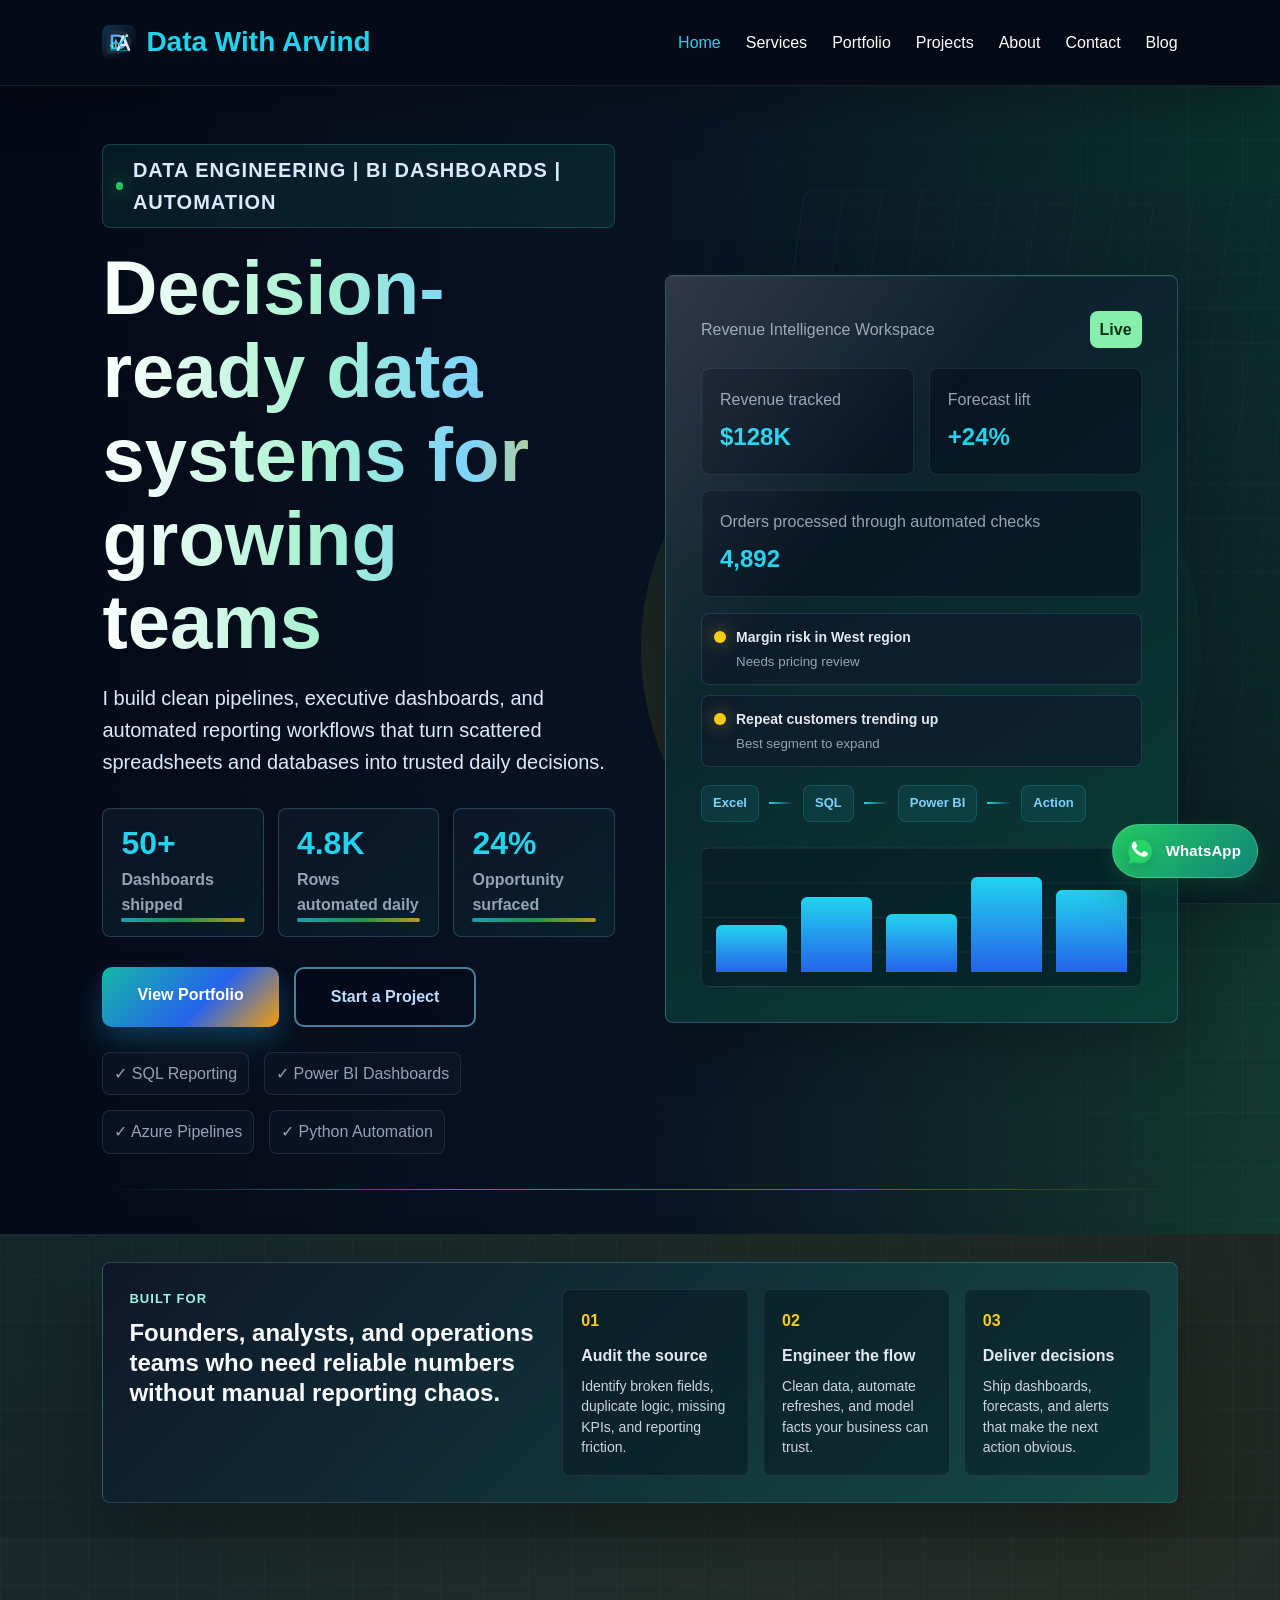
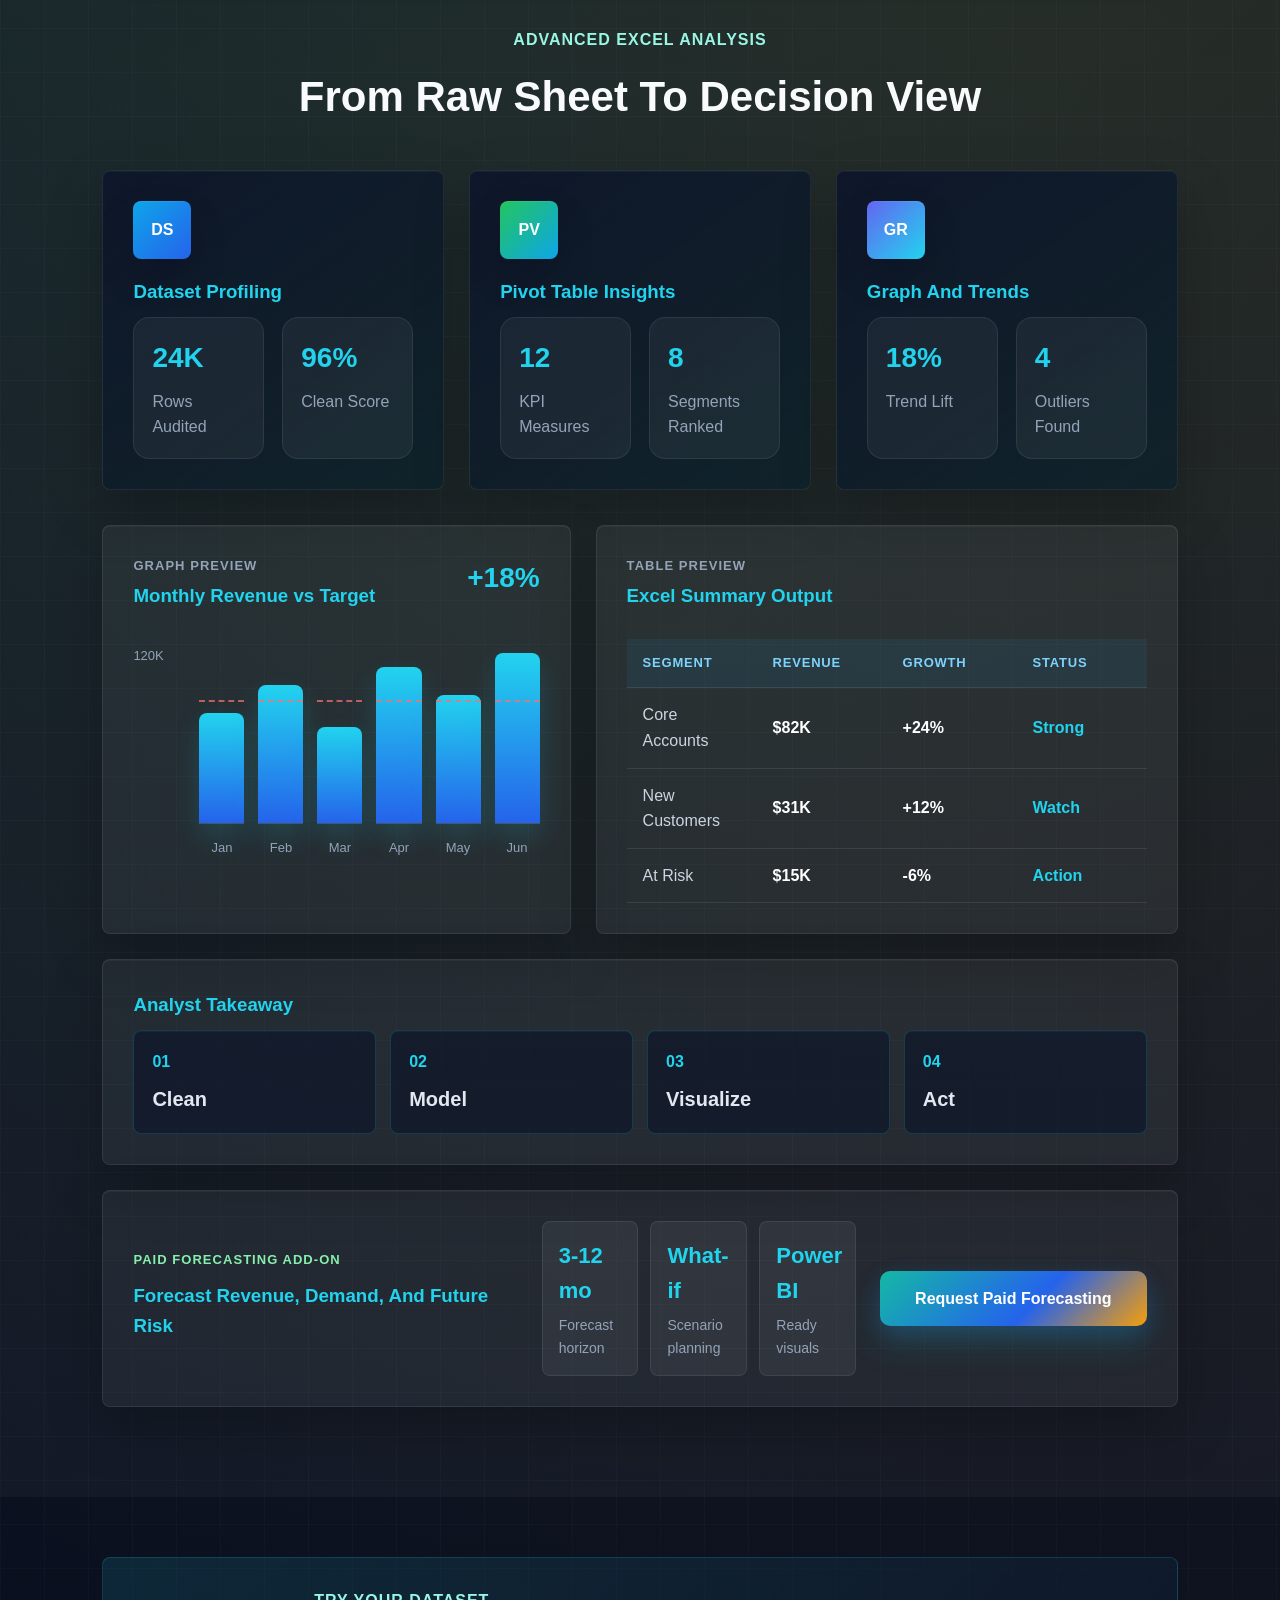
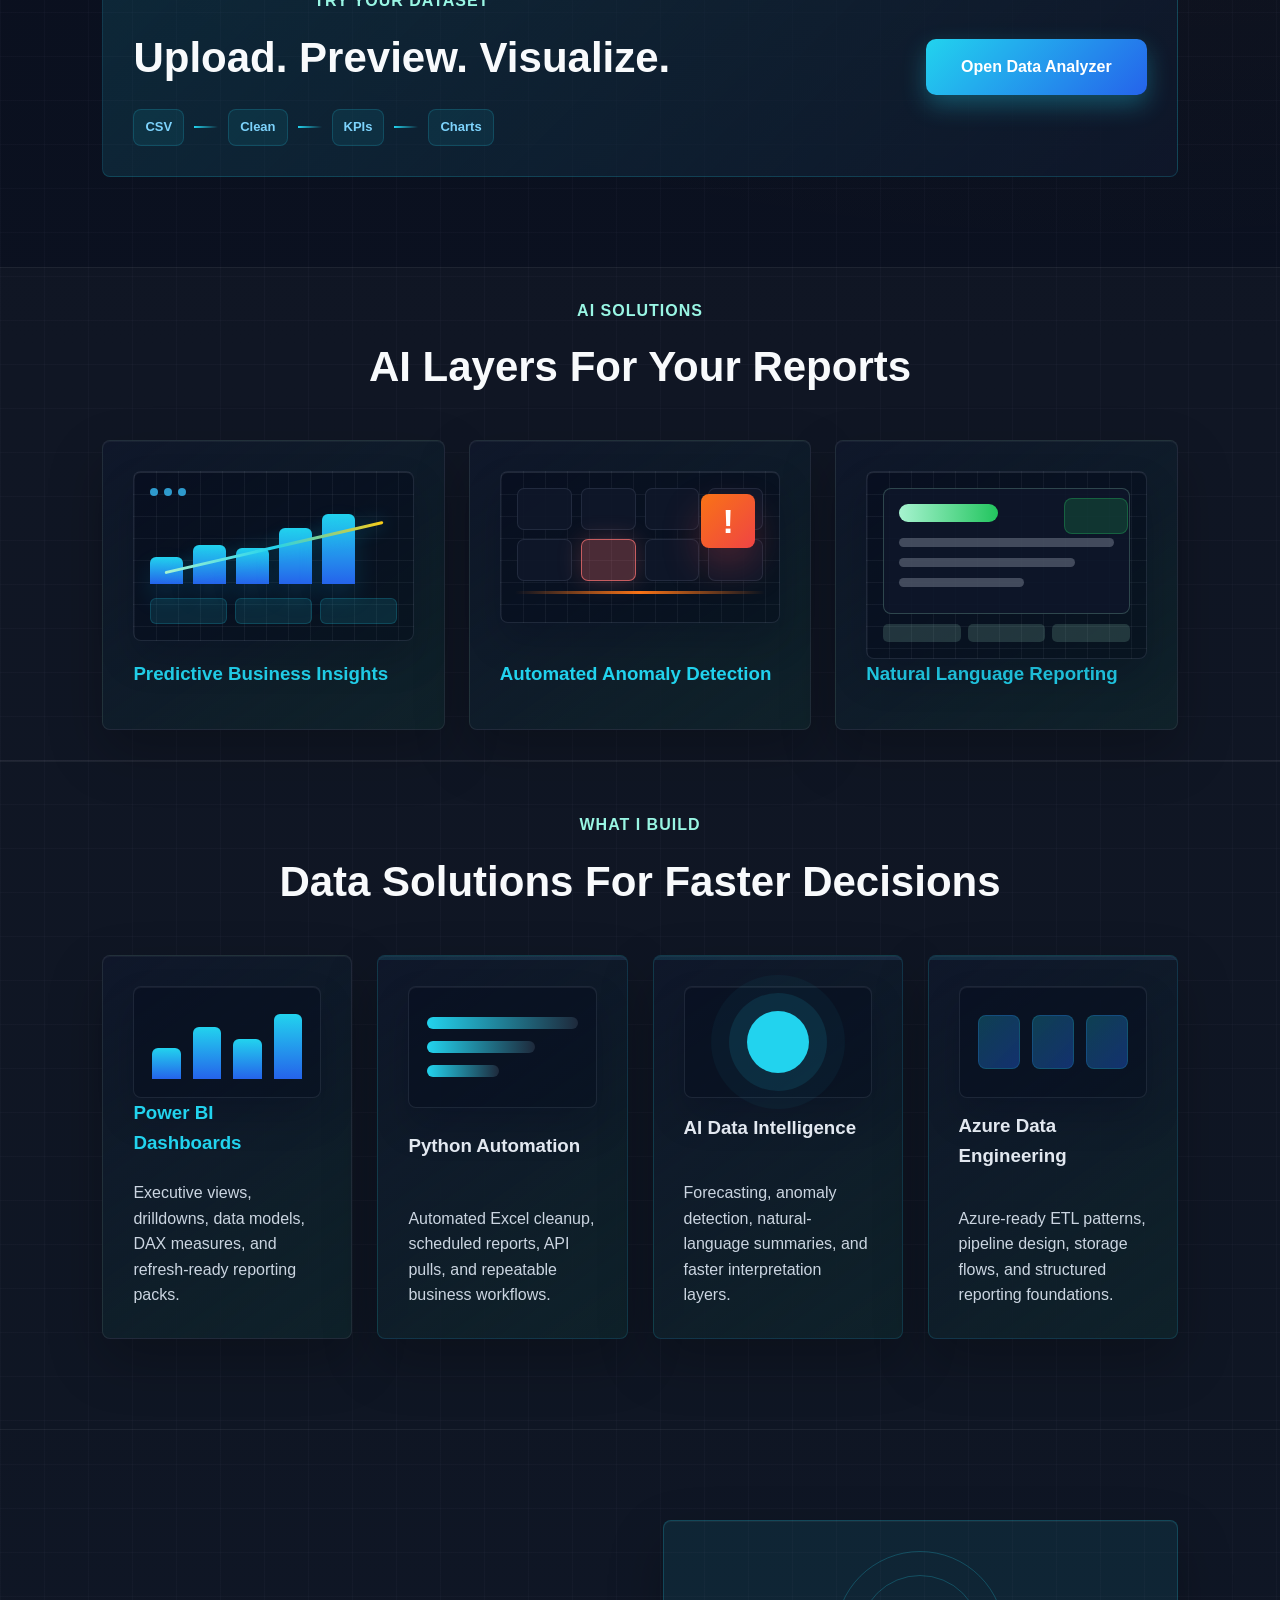
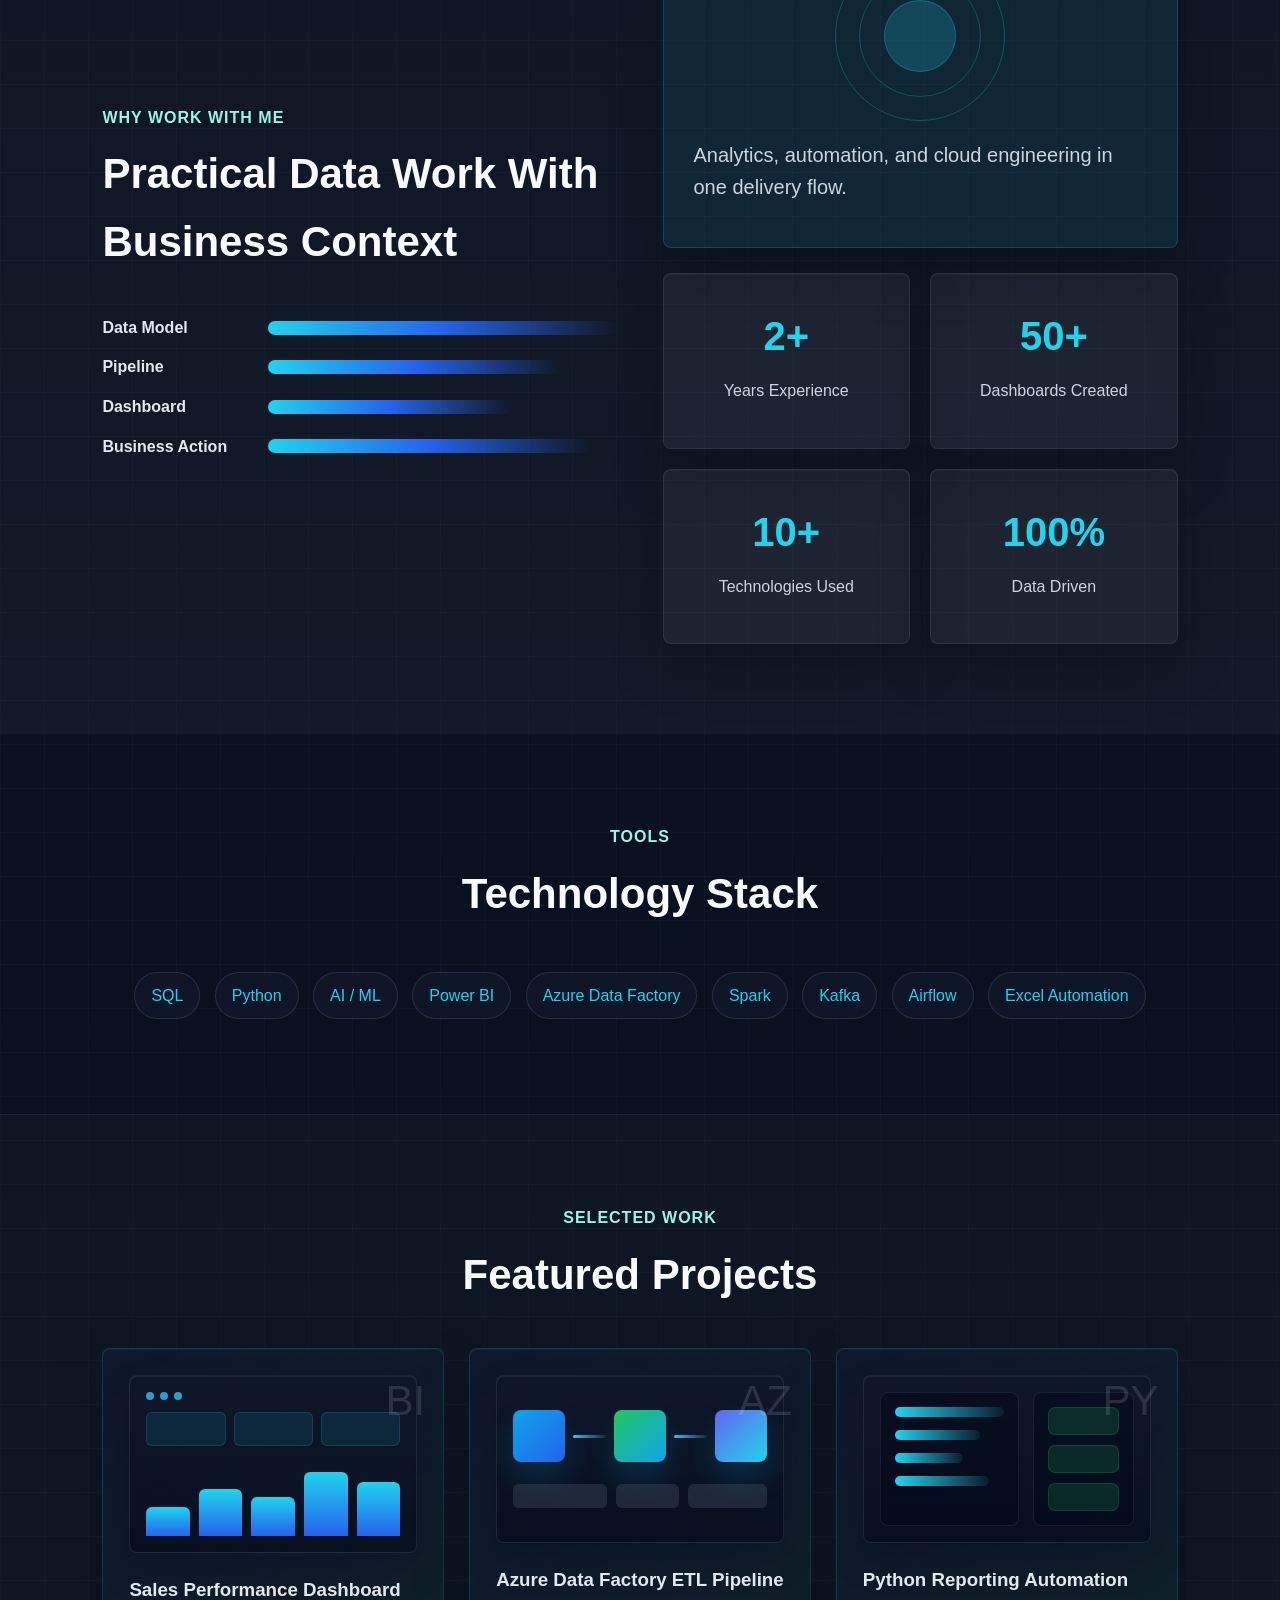
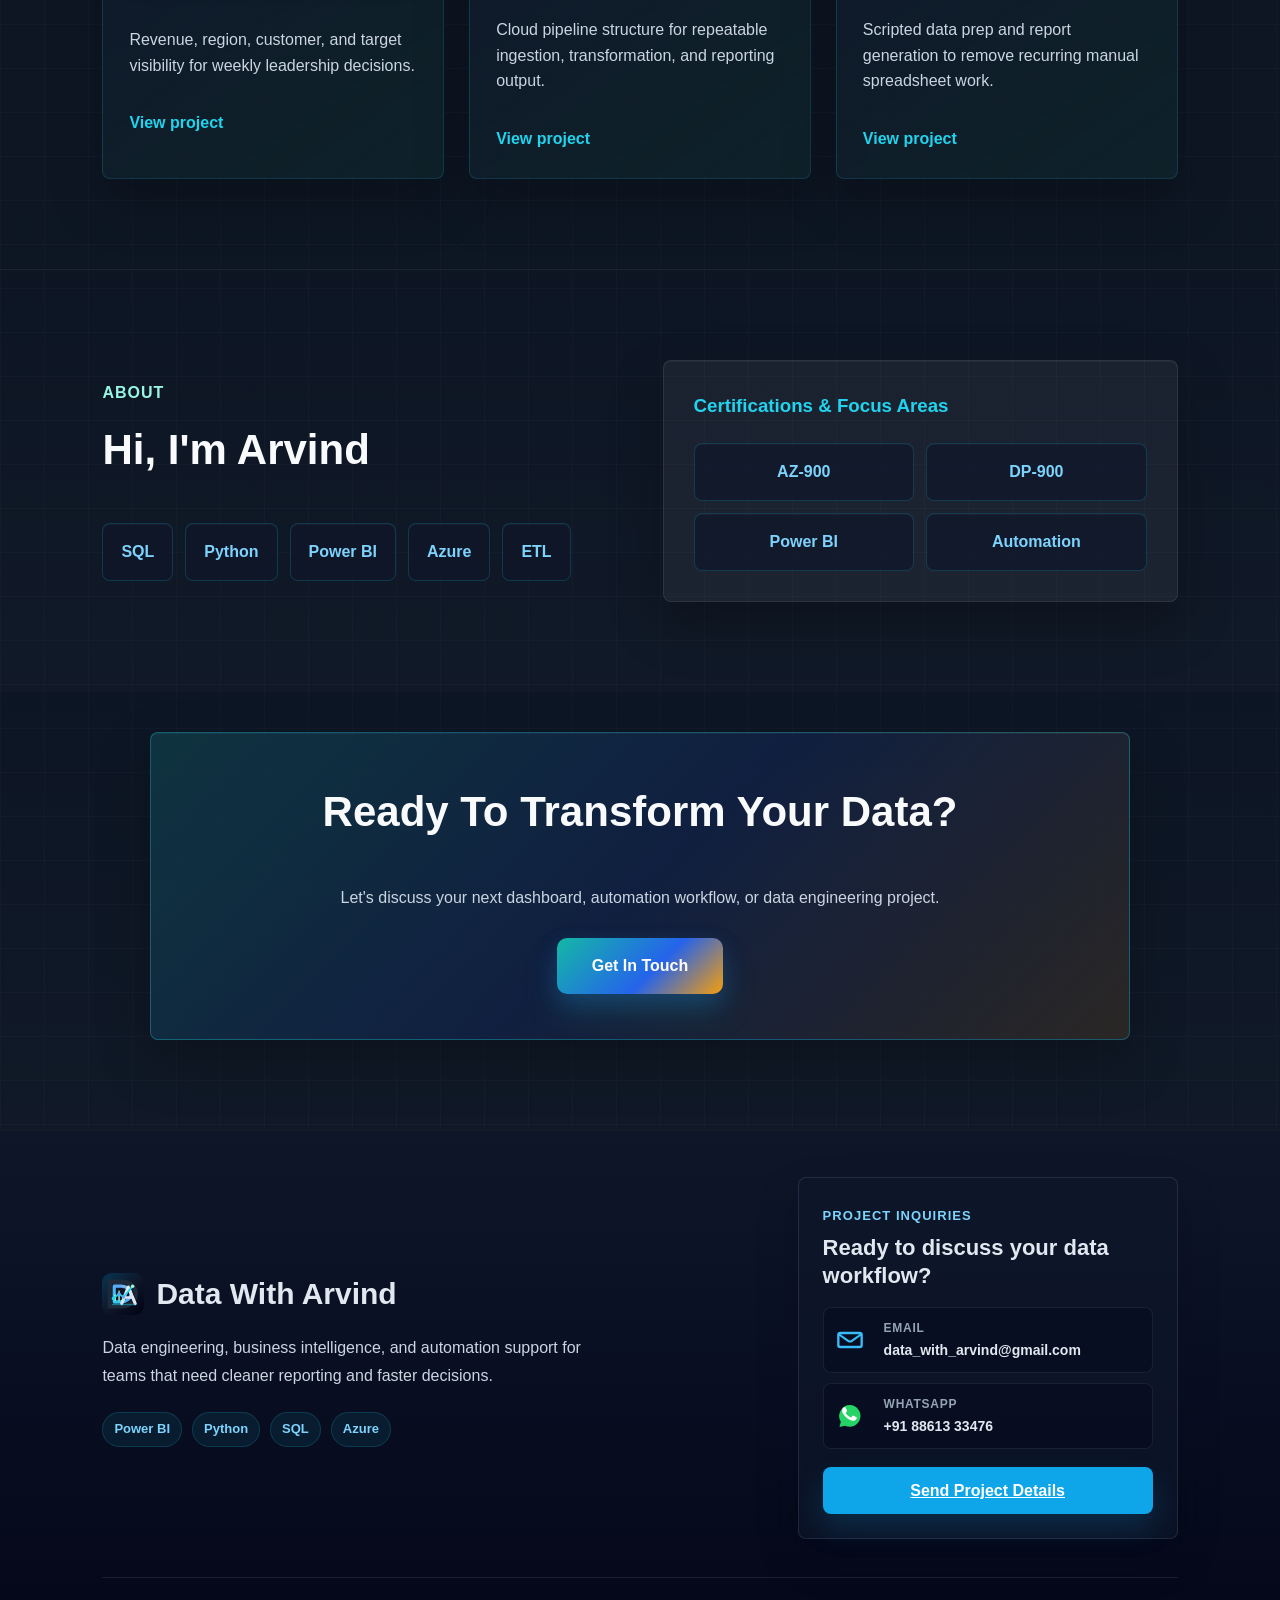
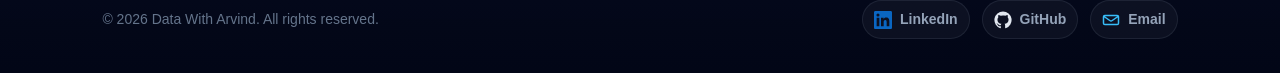
==== commit f8081cbe: "Refresh homepage design" ====
--- a/index.html
+++ b/index.html
@@ -5,6 +5,7 @@
 <meta name="viewport" content="width=device-width, initial-scale=1.0">
 <meta name="description" content="Data With Arvind helps teams build Power BI dashboards, Python automations, SQL reporting, and Azure data pipelines.">
 <title>Home | Data With Arvind</title>
+<link rel="icon" type="image/svg+xml" href="images/favicon.svg">
 <link rel="stylesheet" href="css/style.css">
 </head>
 
@@ -28,20 +29,19 @@
 
 <section class="hero">
 <div class="hero-left">
-<p class="hero-tag">Data Engineer | Power BI | Python | SQL</p>
-
-<h1>Turn Raw Data Into Clear Business Decisions</h1>
+<p class="hero-tag">Data Engineering | BI Dashboards | Automation</p>
+
+<h1>Decision-ready data systems for growing teams</h1>
 
 <p>
-I build dashboards, AI-assisted reporting workflows, and scalable data pipelines that help teams move from scattered data to confident action.
+I build clean pipelines, executive dashboards, and automated reporting workflows that turn scattered spreadsheets and databases into trusted daily decisions.
 </p>
 
-<ul class="hero-benefits">
-<li>Insights delivered in clear dashboards</li>
-<li>AI-powered forecasting and anomaly detection</li>
-<li>Automated data flows with Python & Azure</li>
-<li>Reporting built to scale with your business</li>
-</ul>
+<div class="hero-visual-strip" aria-label="Key outcomes">
+<div><strong>50+</strong><span>Dashboards shipped</span></div>
+<div><strong>4.8K</strong><span>Rows automated daily</span></div>
+<div><strong>24%</strong><span>Opportunity surfaced</span></div>
+</div>
 
 <div class="hero-buttons" aria-label="Homepage actions">
 <a href="portfolio.html" class="btn-primary">View Portfolio</a>
@@ -57,27 +57,43 @@
 </div>
 
 <div class="hero-right" aria-label="Dashboard preview">
-<div class="card dashboard-card">
+<div class="dashboard-orbit" aria-hidden="true"></div>
+<div class="card dashboard-card rich-dashboard-card">
 <div class="dashboard-topline">
-<span>Live Analytics Preview</span>
-<strong>Q2</strong>
+<span>Revenue Intelligence Workspace</span>
+<strong>Live</strong>
 </div>
 
 <div class="metric-row">
 <div class="metric">
-<span>Revenue</span>
+<span>Revenue tracked</span>
 <h2>$128K</h2>
 </div>
 
 <div class="metric">
-<span>Growth</span>
+<span>Forecast lift</span>
 <h2>+24%</h2>
 </div>
 </div>
 
 <div class="metric">
-<span>Orders Processed</span>
+<span>Orders processed through automated checks</span>
 <h2>4,892</h2>
+</div>
+
+<div class="dashboard-insights" aria-hidden="true">
+<div><span></span><strong>Margin risk in West region</strong><small>Needs pricing review</small></div>
+<div><span></span><strong>Repeat customers trending up</strong><small>Best segment to expand</small></div>
+</div>
+
+<div class="dashboard-flow" aria-hidden="true">
+<span>Excel</span>
+<i></i>
+<span>SQL</span>
+<i></i>
+<span>Power BI</span>
+<i></i>
+<span>Action</span>
 </div>
 
 <div class="chart" aria-hidden="true">
@@ -89,17 +105,40 @@
 </div>
 </div>
 </div>
+</section>
+
+<section class="proof-ribbon" aria-label="Delivery proof points">
+<div>
+<span>Built For</span>
+<strong>Founders, analysts, and operations teams who need reliable numbers without manual reporting chaos.</strong>
+</div>
+<div class="proof-metrics">
+<article>
+<b>01</b>
+<strong>Audit the source</strong>
+<span>Identify broken fields, duplicate logic, missing KPIs, and reporting friction.</span>
+</article>
+<article>
+<b>02</b>
+<strong>Engineer the flow</strong>
+<span>Clean data, automate refreshes, and model facts your business can trust.</span>
+</article>
+<article>
+<b>03</b>
+<strong>Deliver decisions</strong>
+<span>Ship dashboards, forecasts, and alerts that make the next action obvious.</span>
+</article>
 </div>
 </section>
 
 <section class="section analytics-section" aria-labelledby="analysis-title">
 <span class="section-kicker">Advanced Excel Analysis</span>
-<h2 id="analysis-title">Dataset, Table, Graph, And Decision Summary In One View</h2>
+<h2 id="analysis-title">From Raw Sheet To Decision View</h2>
 
 <div class="analytics-grid">
 <article class="card analysis-card">
+<div class="visual-icon data-icon">DS</div>
 <h3>Dataset Profiling</h3>
-<p>Review rows, columns, missing values, duplicates, and analysis-ready fields before building the report.</p>
 <div class="analysis-metrics">
 <div>
 <strong>24K</strong>
@@ -113,8 +152,8 @@
 </article>
 
 <article class="card analysis-card">
+<div class="visual-icon table-icon">PV</div>
 <h3>Pivot Table Insights</h3>
-<p>Summarize revenue, quantity, segment performance, and variance using business-friendly tables.</p>
 <div class="analysis-metrics">
 <div>
 <strong>12</strong>
@@ -128,8 +167,8 @@
 </article>
 
 <article class="card analysis-card">
+<div class="visual-icon chart-icon">GR</div>
 <h3>Graph And Trends</h3>
-<p>Turn Excel data into charts that show growth, weak areas, outliers, and next-step recommendations.</p>
 <div class="analysis-metrics">
 <div>
 <strong>18%</strong>
@@ -216,19 +255,19 @@
 
 <div class="analysis-summary card">
 <h3>Analyst Takeaway</h3>
-<p>The advanced report connects Excel datasets to clean tables, KPI cards, and charts so decision-makers can see what changed, why it changed, and where to act next.</p>
-<ul>
-<li>Dataset health check with duplicate and missing-value review</li>
-<li>Pivot-style summaries by segment, month, product, and customer</li>
-<li>Graph-ready output for revenue trends, variance, and top drivers</li>
-</ul>
+<div class="takeaway-visual" aria-label="Analysis workflow">
+<div><span>01</span><strong>Clean</strong></div>
+<div><span>02</span><strong>Model</strong></div>
+<div><span>03</span><strong>Visualize</strong></div>
+<div><span>04</span><strong>Act</strong></div>
+</div>
 </div>
 
 <div class="forecast-paid-card card">
 <div>
 <span class="paid-label">Paid Forecasting Add-On</span>
 <h3>Forecast Revenue, Demand, And Future Risk</h3>
-<p>For clients who need more than a static preview, I can build forecasting pages with trend models, seasonality checks, confidence ranges, what-if scenarios, and business commentary.</p>
+
 </div>
 <div class="forecast-feature-grid">
 <div>
@@ -253,8 +292,16 @@
 <div class="analyzer-teaser">
 <div>
 <span class="section-kicker">Try Your Dataset</span>
-<h2 id="analyzer-teaser-title">Check Dataset Quality, Relationships, KPIs, And Charts</h2>
-<p>Use the free analyzer page to upload CSV, JSON, or Excel files, preview cleaned data, detect relationships, and generate a quick dashboard before requesting paid forecasting, scenario planning, or a full Power BI report.</p>
+<h2 id="analyzer-teaser-title">Upload. Preview. Visualize.</h2>
+<div class="mini-pipeline" aria-hidden="true">
+<span>CSV</span>
+<i></i>
+<span>Clean</span>
+<i></i>
+<span>KPIs</span>
+<i></i>
+<span>Charts</span>
+</div>
 </div>
 <a href="data-analyzer.html" class="btn-primary">Open Data Analyzer</a>
 </div>
@@ -262,21 +309,44 @@
 
 <section class="section section-alt ai-solutions" aria-labelledby="ai-title">
 <span class="section-kicker">AI Solutions</span>
-<h2 id="ai-title">Smart Data Workflows Powered by AI</h2>
+<h2 id="ai-title">AI Layers For Your Reports</h2>
 <div class="grid ai-grid">
 <article class="card ai-card">
+<div class="ai-visual forecast-visual" aria-hidden="true">
+<div class="mock-toolbar"><span></span><span></span><span></span></div>
+<div class="forecast-chart">
+<span></span><span></span><span></span><span></span><span></span>
+</div>
+<div class="forecast-line"></div>
+<div class="forecast-kpis"><b></b><b></b><b></b></div>
+</div>
 <h3>Predictive Business Insights</h3>
-<p>Use historical data and machine learning to forecast revenue, demand, and customer behavior with confidence.</p>
 </article>
 
 <article class="card ai-card">
+<div class="ai-visual anomaly-visual" aria-hidden="true">
+<div class="scan-grid">
+<span></span><span></span><span></span><span></span>
+<span></span><span></span><span></span><span></span>
+</div>
+<div class="alert-marker"><strong>!</strong></div>
+<div class="scan-line"></div>
+</div>
 <h3>Automated Anomaly Detection</h3>
-<p>Detect unusual trends, outliers, and data quality issues automatically so teams can act before problems grow.</p>
 </article>
 
 <article class="card ai-card">
+<div class="ai-visual narrative-visual" aria-hidden="true">
+<div class="report-window">
+<span></span>
+<b></b>
+<b></b>
+<b></b>
+</div>
+<div class="insight-chip"></div>
+<div class="spark-summary"><i></i><i></i><i></i></div>
+</div>
 <h3>Natural Language Reporting</h3>
-<p>Turn dashboards into narrative insights users can read, understand, and share without needing a data science team.</p>
 </article>
 </div>
 </section>
@@ -286,24 +356,28 @@
 <h2 id="services-title">Data Solutions For Faster Decisions</h2>
 
 <div class="grid">
-<article class="card">
+<article class="card visual-service-card">
+<div class="service-visual bars-visual" aria-hidden="true"><span></span><span></span><span></span><span></span></div>
 <h3>Power BI Dashboards</h3>
-<p>Interactive KPI dashboards, executive reporting, DAX measures, and business analytics built for daily decision-making.</p>
-</article>
-
-<article class="card service-card" data-icon="PY">
+<p>Executive views, drilldowns, data models, DAX measures, and refresh-ready reporting packs.</p>
+</article>
+
+<article class="card service-card visual-service-card" data-icon="PY">
+<div class="service-visual code-visual" aria-hidden="true"><span></span><span></span><span></span></div>
 <h3>Python Automation</h3>
-<p>Automated Excel processing, scheduled reports, data cleaning scripts, and repeatable workflows that reduce manual effort.</p>
-</article>
-
-<article class="card service-card" data-icon="AI">
+<p>Automated Excel cleanup, scheduled reports, API pulls, and repeatable business workflows.</p>
+</article>
+
+<article class="card service-card visual-service-card" data-icon="AI">
+<div class="service-visual pulse-visual" aria-hidden="true"><span></span></div>
 <h3>AI Data Intelligence</h3>
-<p>Predictive analytics, anomaly detection, and natural language insights that turn raw numbers into smarter decisions.</p>
-</article>
-
-<article class="card service-card" data-icon="AZ">
+<p>Forecasting, anomaly detection, natural-language summaries, and faster interpretation layers.</p>
+</article>
+
+<article class="card service-card visual-service-card" data-icon="AZ">
+<div class="service-visual cloud-visual" aria-hidden="true"><span></span><span></span><span></span></div>
 <h3>Azure Data Engineering</h3>
-<p>ETL pipelines, data ingestion, Data Lake patterns, and cloud-ready data flows using Azure Data Factory.</p>
+<p>Azure-ready ETL patterns, pipeline design, storage flows, and structured reporting foundations.</p>
 </article>
 </div>
 </section>
@@ -312,22 +386,22 @@
 <div class="why-text">
 <span class="section-kicker">Why Work With Me</span>
 <h2 id="why-title">Practical Data Work With Business Context</h2>
-<p>
-Good analytics should be accurate, easy to maintain, and simple for stakeholders to understand. My work focuses on clean models, reliable pipelines, and dashboards that answer real operating questions.
-</p>
-<p>
-I combine technical rigor with business-ready reporting so your team gets insights they can act on immediately.
-</p>
+<div class="decision-map" aria-label="Delivery focus">
+<div><strong>Data Model</strong><span></span></div>
+<div><strong>Pipeline</strong><span></span></div>
+<div><strong>Dashboard</strong><span></span></div>
+<div><strong>Business Action</strong><span></span></div>
+</div>
 </div>
 
 <div class="why-image-card">
 <div class="why-highlight">
-<p class="why-highlight-title">Trusted to deliver high-impact solutions across analytics, automation, and cloud engineering.</p>
-<ul class="why-highlight-list">
-<li>Clear reporting for better decisions</li>
-<li>Reliable automation that saves time</li>
-<li>Scalable pipelines designed for growth</li>
-</ul>
+<div class="impact-rings" aria-hidden="true">
+<span></span>
+<span></span>
+<span></span>
+</div>
+<p class="why-highlight-title">Analytics, automation, and cloud engineering in one delivery flow.</p>
 </div>
 <div class="stats-grid">
 <div class="card stat-card">
@@ -376,20 +450,33 @@
 
 <div class="grid home-project-grid">
 <article class="card project-card featured-project" data-icon="BI">
+<div class="project-preview sales-preview" aria-hidden="true">
+<div class="preview-top"><span></span><span></span><span></span></div>
+<div class="preview-kpis"><b></b><b></b><b></b></div>
+<div class="preview-bars"><span></span><span></span><span></span><span></span><span></span></div>
+</div>
 <h3>Sales Performance Dashboard</h3>
-<p>Built a Power BI dashboard with KPI tracking, sales trend analysis, and forecasting-ready reporting views.</p>
+<p>Revenue, region, customer, and target visibility for weekly leadership decisions.</p>
 <a href="portfolio.html" class="text-link">View project</a>
 </article>
 
 <article class="card project-card featured-project" data-icon="AZ">
+<div class="project-preview pipeline-preview" aria-hidden="true">
+<div class="pipeline-row"><span></span><i></i><span></span><i></i><span></span></div>
+<div class="pipeline-status"><b></b><b></b><b></b></div>
+</div>
 <h3>Azure Data Factory ETL Pipeline</h3>
-<p>Designed an Azure Data Factory ingestion workflow for high-volume data movement and repeatable processing.</p>
+<p>Cloud pipeline structure for repeatable ingestion, transformation, and reporting output.</p>
 <a href="portfolio.html" class="text-link">View project</a>
 </article>
 
 <article class="card project-card featured-project" data-icon="PY">
+<div class="project-preview automation-preview" aria-hidden="true">
+<div class="code-lines"><span></span><span></span><span></span><span></span></div>
+<div class="report-output"><b></b><b></b><b></b></div>
+</div>
 <h3>Python Reporting Automation</h3>
-<p>Reduced manual reporting effort by automating data preparation, workbook generation, and recurring report steps.</p>
+<p>Scripted data prep and report generation to remove recurring manual spreadsheet work.</p>
 <a href="portfolio.html" class="text-link">View project</a>
 </article>
 </div>
@@ -399,22 +486,23 @@
 <div>
 <span class="section-kicker">About</span>
 <h2 id="about-title">Hi, I'm Arvind</h2>
-<p>
-I am a data engineer focused on building scalable data solutions, useful dashboards, and automation systems that make business reporting smoother.
-</p>
-<p>
-My expertise includes SQL, Python, Power BI, Azure Data Factory, Spark, Kafka, Airflow, and ETL development.
-</p>
+<div class="profile-visual" aria-label="Core expertise">
+<span>SQL</span>
+<span>Python</span>
+<span>Power BI</span>
+<span>Azure</span>
+<span>ETL</span>
+</div>
 </div>
 
 <div class="card highlight-card">
 <h3>Certifications & Focus Areas</h3>
-<ul>
-<li>Microsoft Azure Fundamentals</li>
-<li>Azure Data Fundamentals</li>
-<li>Power BI dashboard development</li>
-<li>Data pipeline and reporting automation</li>
-</ul>
+<div class="cert-grid">
+<span>AZ-900</span>
+<span>DP-900</span>
+<span>Power BI</span>
+<span>Automation</span>
+</div>
 </div>
 </section>
 
@@ -429,21 +517,44 @@
 </main>
 
 <footer class="footer">
-<h2>Data With Arvind</h2>
-<p>Building data pipelines, dashboards, and automation solutions.</p>
-
-<div class="footer-links">
-<a href="https://www.linkedin.com/" target="_blank" rel="noopener">LinkedIn</a>
-<a href="https://github.com/" target="_blank" rel="noopener">GitHub</a>
-<a href="mailto:data_with_arvind@gmail.com">Email</a>
-</div>
-
-<p>&copy; 2026 Data With Arvind</p>
+<div class="footer-shell footer-simple">
+<div class="footer-main">
+<div class="footer-brand-block">
+<a class="footer-brand" href="index.html">Data With Arvind</a>
+<p class="footer-copy">Data engineering, business intelligence, and automation support for teams that need cleaner reporting and faster decisions.</p>
+<div class="footer-badges" aria-label="Core specialties">
+<span>Power BI</span>
+<span>Python</span>
+<span>SQL</span>
+<span>Azure</span>
+</div>
+</div>
+
+<div class="footer-contact-panel">
+<div>
+<span class="footer-eyebrow">Project inquiries</span>
+<strong>Ready to discuss your data workflow?</strong>
+</div>
+<div class="footer-contact-list">
+<a href="mailto:data_with_arvind@gmail.com"><img src="images/icon-email.svg" alt="" aria-hidden="true"><span>Email</span><strong>data_with_arvind@gmail.com</strong></a>
+<a href="https://wa.me/918861333476"><img src="images/icon-whatsapp.svg" alt="" aria-hidden="true"><span>WhatsApp</span><strong>+91 88613 33476</strong></a>
+</div>
+<a class="footer-cta" href="contact.html">Send Project Details</a>
+</div>
+</div>
+
+<div class="footer-bottom">
+<p>&copy; 2026 Data With Arvind. All rights reserved.</p>
+<div class="footer-social" aria-label="Social links">
+<a href="https://www.linkedin.com/in/data-with-arvind/" target="_blank" rel="noopener"><img src="images/icon-linkedin.svg" alt="" aria-hidden="true">LinkedIn</a>
+<a href="https://github.com/data-with-arvind" target="_blank" rel="noopener"><img src="images/icon-github.svg" alt="" aria-hidden="true">GitHub</a>
+<a href="mailto:data_with_arvind@gmail.com"><img src="images/icon-email.svg" alt="" aria-hidden="true">Email</a>
+</div>
+</div>
+</div>
 </footer>
 
-<a href="https://wa.me/918861333476" class="whatsapp-btn" aria-label="Chat on WhatsApp">
-WA
-</a>
+<a href="https://wa.me/918861333476" class="whatsapp-btn" aria-label="Chat on WhatsApp"><img src="images/icon-whatsapp.svg" alt="" aria-hidden="true"><span>WhatsApp</span></a>
 
 </body>
 </html>
--- a/css/style.css
+++ b/css/style.css
@@ -38,10 +38,21 @@
 }
 
 .logo{
+    display:inline-flex;
+    align-items:center;
+    gap:10px;
     font-size:28px;
     font-weight:700;
     color:#22d3ee;
     text-decoration:none;
+}
+
+.logo:before{
+    content:"";
+    width:34px;
+    height:34px;
+    flex:0 0 auto;
+    background:url("../images/logo-mark.svg") center/contain no-repeat;
 }
 
 nav ul{
@@ -1927,69 +1938,264 @@
 
 /* FOOTER */
 .footer{
-    text-align:center;
-
-    padding:60px 20px;
-
+    padding:0 8% 34px;
+    background:
+        linear-gradient(180deg,rgba(15,23,42,.96),rgba(2,6,23,.98)),
+        #020617;
     border-top:1px solid rgba(255,255,255,.08);
 }
 
-.footer h3{
-    color:#22d3ee;
-    margin-bottom:10px;
-}
-
-.footer h2{
-    color:#22d3ee;
-    margin-bottom:10px;
-}
-
-.footer p{
+.footer-shell{
+    max-width:1180px;
+    margin:0 auto;
+    padding-top:46px;
+}
+
+.footer-main{
+    display:grid;
+    grid-template-columns:minmax(0,1fr) minmax(280px,380px);
+    gap:34px;
+    align-items:center;
+}
+
+.footer-brand-block{
+    min-width:0;
+}
+
+.footer-brand{
+    display:inline-flex;
+    align-items:center;
+    gap:12px;
+    color:#e2e8f0;
+    font-size:30px;
+    font-weight:800;
+    text-decoration:none;
+    margin-bottom:16px;
+}
+
+.footer-brand:before{
+    content:"";
+    width:42px;
+    height:42px;
+    flex:0 0 auto;
+    background:url("../images/logo-mark.svg") center/contain no-repeat;
+}
+
+.footer-copy{
     color:#cbd5e1;
-    margin-bottom:15px;
-}
-
-.footer-links{
-    display:flex;
+    max-width:500px;
+    margin-bottom:22px;
+    line-height:1.75;
+}
+
+.footer-badges{
+    display:flex;
+    align-items:center;
+    flex-wrap:wrap;
+    gap:10px;
+}
+
+.footer-badges span{
+    display:inline-flex;
+    align-items:center;
+    min-height:32px;
+    padding:6px 11px;
+    border-radius:999px;
+    background:rgba(34,211,238,.08);
+    border:1px solid rgba(34,211,238,.16);
+    color:#7dd3fc;
+    font-size:13px;
+    font-weight:700;
+}
+
+.footer-contact-panel a:hover,
+.footer-social a:hover{
+    color:#38bdf8;
+}
+
+.footer-contact-panel{
+    display:grid;
+    gap:18px;
+    padding:24px;
+    border-radius:8px;
+    background:rgba(15,23,42,.72);
+    border:1px solid rgba(148,163,184,.16);
+    box-shadow:0 18px 42px rgba(2,6,23,.22);
+}
+
+.footer-eyebrow{
+    color:#7dd3fc;
+    font-size:13px;
+    font-weight:800;
+    letter-spacing:.08em;
+    text-transform:uppercase;
+}
+
+.footer-contact-panel > div:first-child strong{
+    display:block;
+    color:#e2e8f0;
+    font-size:22px;
+    line-height:1.25;
+    margin-top:7px;
+}
+
+.footer-contact-list{
+    display:grid;
+    gap:10px;
+}
+
+.footer-contact-list a{
+    min-width:0;
+    display:grid;
+    grid-template-columns:36px minmax(0,1fr);
+    grid-template-areas:
+        "icon label"
+        "icon value";
+    align-items:center;
+    gap:2px 12px;
+    padding:12px;
+    border-radius:8px;
+    background:rgba(2,6,23,.32);
+    border:1px solid rgba(148,163,184,.12);
+    color:#94a3b8;
+    text-decoration:none;
+    line-height:1.45;
+    overflow-wrap:anywhere;
+    transition:.2s ease;
+}
+
+.footer-contact-list a:hover{
+    border-color:rgba(56,189,248,.32);
+    background:rgba(14,165,233,.08);
+}
+
+.footer-contact-list img{
+    grid-area:icon;
+    width:28px;
+    height:28px;
+}
+
+.footer-contact-list span{
+    grid-area:label;
+    color:#94a3b8;
+    font-size:12px;
+    font-weight:800;
+    text-transform:uppercase;
+    letter-spacing:.06em;
+}
+
+.footer-contact-list strong{
+    grid-area:value;
+    color:#e2e8f0!important;
+    font-size:14px;
+    font-weight:700;
+    overflow-wrap:anywhere;
+}
+
+.footer-cta{
+    width:100%;
+    min-height:42px;
+    display:inline-flex;
+    align-items:center;
     justify-content:center;
+    padding:11px 18px;
+    border-radius:8px;
+    background:#0ea5e9;
+    color:#ffffff!important;
+    font-weight:800;
+    box-shadow:0 14px 30px rgba(14,165,233,.18);
+}
+
+.footer-cta:hover{
+    background:#0284c7;
+    transform:translateY(-2px);
+}
+
+.footer-bottom{
+    margin-top:38px;
+    padding-top:22px;
+    display:flex;
+    align-items:center;
+    justify-content:space-between;
     gap:22px;
-    margin:20px 0;
-}
-
-.footer-links a{
-    color:#22d3ee;
+    border-top:1px solid rgba(148,163,184,.14);
+}
+
+.footer-bottom p{
+    margin:0;
+    color:#64748b;
+    font-size:14px;
+}
+
+.footer-social{
+    display:flex;
+    align-items:center;
+    flex-wrap:wrap;
+    gap:12px;
+}
+
+.footer-social a{
+    min-height:38px;
+    display:inline-flex;
+    align-items:center;
+    gap:8px;
+    padding:7px 11px;
+    border-radius:999px;
+    background:rgba(255,255,255,.04);
+    border:1px solid rgba(148,163,184,.12);
+    color:#94a3b8;
     text-decoration:none;
-}
-
-.footer-links a:hover{
-    color:#60a5fa;
+    font-size:14px;
+    font-weight:700;
+}
+
+.footer-social img{
+    width:18px;
+    height:18px;
+    flex:0 0 auto;
 }
 
 /* WHATSAPP BUTTON */
-.whatsapp-btn{
+.whatsapp-btn,
+.whatsapp-float{
     position:fixed;
-
-    bottom:20px;
-    right:20px;
-
-    width:60px;
-    height:60px;
-
-    display:flex;
-    justify-content:center;
+    right:22px;
+    bottom:22px;
+    min-height:54px;
+    display:flex;
     align-items:center;
-
-    border-radius:50%;
-
-    background:#25D366;
-
-    color:white;
-
+    gap:10px;
+    padding:10px 16px 10px 12px;
+    border-radius:999px;
+    background:
+        linear-gradient(135deg,rgba(37,211,102,.94),rgba(18,140,126,.94));
+    color:#ffffff;
     text-decoration:none;
-
-    font-size:28px;
-
+    font-size:15px;
+    font-weight:800;
+    letter-spacing:.01em;
     z-index:999;
+    border:1px solid rgba(255,255,255,.2);
+    box-shadow:
+        0 18px 42px rgba(2,6,23,.34),
+        0 8px 22px rgba(37,211,102,.24);
+    transition:.2s ease;
+}
+
+.whatsapp-btn img,
+.whatsapp-float img{
+    width:31px;
+    height:31px;
+    flex:0 0 auto;
+    filter:drop-shadow(0 4px 8px rgba(2,6,23,.18));
+}
+
+.whatsapp-btn:hover,
+.whatsapp-float:hover{
+    transform:translateY(-3px);
+    box-shadow:
+        0 22px 48px rgba(2,6,23,.38),
+        0 10px 26px rgba(37,211,102,.3);
 }
 
 /* ANIMATION */
@@ -2071,6 +2277,29 @@
     .stats-grid{
         grid-template-columns:1fr 1fr;
     }
+
+    .footer{
+        padding:0 6% 30px;
+    }
+
+    .footer-shell{
+        padding-top:40px;
+    }
+
+    .footer-main{
+        grid-template-columns:1fr 1fr;
+        gap:30px 24px;
+    }
+
+    .footer-bottom{
+        flex-direction:column;
+        align-items:flex-start;
+    }
+
+    .footer-bottom{
+        gap:18px;
+    }
+
 }
 
 @media(max-width:560px){
@@ -2140,8 +2369,43 @@
         padding:30px 22px;
     }
 
-    .footer-links{
-        flex-wrap:wrap;
+    .footer-main{
+        grid-template-columns:1fr;
+    }
+
+    .footer-brand{
+        font-size:25px;
+    }
+
+    .footer-copy{
+        max-width:none;
+    }
+
+    .footer-cta{
+        width:100%;
+    }
+
+    .footer-cta{
+        justify-content:center;
+    }
+
+    .footer-social{
+        width:100%;
+        justify-content:flex-start;
+        gap:12px;
+    }
+
+    .whatsapp-btn,
+    .whatsapp-float{
+        right:16px;
+        bottom:16px;
+        min-height:50px;
+        padding:9px 12px;
+    }
+
+    .whatsapp-btn span,
+    .whatsapp-float span{
+        display:none;
     }
 }
 
@@ -2736,3 +3000,1083 @@
         grid-template-columns:1fr;
     }
 }
+
+/* HOME VISUAL REFRESH */
+.hero-visual-strip{
+    display:grid;
+    grid-template-columns:repeat(3,minmax(0,1fr));
+    gap:14px;
+    margin-top:30px;
+    max-width:590px;
+}
+
+.hero-visual-strip div,
+.takeaway-visual div,
+.profile-visual span,
+.cert-grid span{
+    border-radius:8px;
+    background:rgba(15,23,42,.72);
+    border:1px solid rgba(34,211,238,.18);
+    box-shadow:inset 0 1px 0 rgba(255,255,255,.04);
+}
+
+.hero-visual-strip div{
+    min-height:104px;
+    padding:18px;
+    display:flex;
+    flex-direction:column;
+    justify-content:center;
+}
+
+.hero-visual-strip strong{
+    color:#22d3ee;
+    font-size:32px;
+    line-height:1;
+}
+
+.hero-visual-strip span{
+    color:#94a3b8;
+    margin-top:8px;
+    font-weight:700;
+}
+
+.dashboard-flow,
+.mini-pipeline{
+    display:flex;
+    align-items:center;
+    gap:10px;
+    margin-top:18px;
+}
+
+.dashboard-flow span,
+.mini-pipeline span{
+    min-height:34px;
+    display:inline-flex;
+    align-items:center;
+    justify-content:center;
+    padding:7px 11px;
+    border-radius:8px;
+    background:rgba(34,211,238,.08);
+    border:1px solid rgba(34,211,238,.18);
+    color:#7dd3fc;
+    font-size:13px;
+    font-weight:800;
+}
+
+.dashboard-flow i,
+.mini-pipeline i{
+    width:24px;
+    height:2px;
+    background:linear-gradient(90deg,#22d3ee,transparent);
+}
+
+.visual-icon{
+    width:58px;
+    height:58px;
+    display:grid;
+    place-items:center;
+    margin-bottom:18px;
+    border-radius:8px;
+    color:#ffffff;
+    font-weight:900;
+    background:linear-gradient(135deg,#0ea5e9,#2563eb);
+    box-shadow:0 18px 34px rgba(14,165,233,.18);
+}
+
+.table-icon{background:linear-gradient(135deg,#22c55e,#0ea5e9);}
+.chart-icon{background:linear-gradient(135deg,#6366f1,#22d3ee);}
+
+.takeaway-visual{
+    display:grid;
+    grid-template-columns:repeat(4,minmax(0,1fr));
+    gap:14px;
+}
+
+.takeaway-visual div{
+    min-height:92px;
+    padding:18px;
+}
+
+.takeaway-visual span{
+    color:#22d3ee;
+    display:block;
+    font-weight:900;
+    margin-bottom:8px;
+}
+
+.takeaway-visual strong{
+    color:#e2e8f0;
+    font-size:20px;
+}
+
+.ai-card{
+    min-height:230px;
+    display:flex;
+    flex-direction:column;
+    justify-content:space-between;
+}
+
+.ai-visual{
+    position:relative;
+    min-height:152px;
+    padding:16px;
+    border-radius:8px;
+    background:
+        linear-gradient(90deg,rgba(148,163,184,.08) 1px,transparent 1px),
+        linear-gradient(rgba(148,163,184,.08) 1px,transparent 1px),
+        rgba(2,6,23,.42);
+    background-size:22px 22px;
+    border:1px solid rgba(148,163,184,.16);
+    overflow:hidden;
+}
+
+.mock-toolbar,
+.preview-top{
+    display:flex;
+    gap:6px;
+    margin-bottom:12px;
+}
+
+.mock-toolbar span,
+.preview-top span{
+    width:8px;
+    height:8px;
+    border-radius:999px;
+    background:#38bdf8;
+    opacity:.8;
+}
+
+.forecast-chart{
+    height:76px;
+    display:flex;
+    align-items:flex-end;
+    gap:10px;
+    padding-right:42px;
+}
+
+.forecast-chart span{
+    flex:1;
+    border-radius:6px 6px 0 0;
+    background:linear-gradient(180deg,#22d3ee,#2563eb);
+    box-shadow:0 12px 24px rgba(14,165,233,.16);
+}
+
+.forecast-chart span:nth-child(1){height:36%;}
+.forecast-chart span:nth-child(2){height:52%;}
+.forecast-chart span:nth-child(3){height:48%;}
+.forecast-chart span:nth-child(4){height:74%;}
+.forecast-chart span:nth-child(5){height:92%;}
+
+.forecast-line{
+    position:absolute;
+    left:28px;
+    right:26px;
+    top:74px;
+    height:3px;
+    border-radius:999px;
+    background:linear-gradient(90deg,#a7f3d0,#22d3ee,#facc15);
+    transform:rotate(-13deg);
+    box-shadow:0 0 18px rgba(34,211,238,.45);
+}
+
+.forecast-kpis{
+    display:grid;
+    grid-template-columns:repeat(3,1fr);
+    gap:8px;
+    margin-top:14px;
+}
+
+.forecast-kpis b{
+    height:26px;
+    border-radius:6px;
+    background:rgba(34,211,238,.12);
+    border:1px solid rgba(34,211,238,.18);
+}
+
+.scan-grid{
+    display:grid;
+    grid-template-columns:repeat(4,1fr);
+    gap:9px;
+}
+
+.scan-grid span{
+    min-height:42px;
+    border-radius:7px;
+    background:rgba(15,23,42,.88);
+    border:1px solid rgba(148,163,184,.15);
+}
+
+.scan-grid span:nth-child(6){
+    background:rgba(248,113,113,.28);
+    border-color:rgba(248,113,113,.72);
+    box-shadow:0 0 24px rgba(248,113,113,.24);
+}
+
+.alert-marker{
+    position:absolute;
+    right:24px;
+    top:22px;
+    width:54px;
+    height:54px;
+    display:grid;
+    place-items:center;
+    border-radius:8px;
+    background:linear-gradient(135deg,#f97316,#ef4444);
+    box-shadow:0 18px 38px rgba(239,68,68,.26);
+}
+
+.alert-marker strong{
+    color:#fff;
+    font-size:34px;
+    line-height:1;
+}
+
+.scan-line{
+    position:absolute;
+    left:14px;
+    right:14px;
+    bottom:28px;
+    height:3px;
+    border-radius:999px;
+    background:linear-gradient(90deg,transparent,#f97316,transparent);
+}
+
+.report-window{
+    min-height:104px;
+    padding:15px;
+    border-radius:8px;
+    background:rgba(15,23,42,.86);
+    border:1px solid rgba(167,243,208,.22);
+}
+
+.report-window span,
+.report-window b{
+    display:block;
+    border-radius:999px;
+}
+
+.report-window span{
+    width:46%;
+    height:18px;
+    margin-bottom:16px;
+    background:linear-gradient(90deg,#a7f3d0,#22c55e);
+}
+
+.report-window b{
+    height:9px;
+    margin-bottom:11px;
+    background:rgba(203,213,225,.28);
+}
+
+.report-window b:nth-child(3){width:82%;}
+.report-window b:nth-child(4){width:58%;}
+
+.insight-chip{
+    position:absolute;
+    right:18px;
+    top:26px;
+    width:64px;
+    height:36px;
+    border-radius:8px;
+    background:rgba(34,197,94,.18);
+    border:1px solid rgba(34,197,94,.32);
+}
+
+.spark-summary{
+    display:flex;
+    gap:7px;
+    margin-top:10px;
+}
+
+.spark-summary i{
+    flex:1;
+    height:18px;
+    border-radius:5px;
+    background:rgba(167,243,208,.16);
+}
+
+.visual-service-card{
+    min-height:235px;
+    display:flex;
+    flex-direction:column;
+    justify-content:space-between;
+}
+
+.service-visual{
+    min-height:112px;
+    border-radius:8px;
+    background:rgba(2,6,23,.35);
+    border:1px solid rgba(148,163,184,.14);
+    padding:18px;
+}
+
+.bars-visual{
+    display:flex;
+    align-items:flex-end;
+    gap:12px;
+}
+
+.bars-visual span{
+    flex:1;
+    border-radius:6px 6px 0 0;
+    background:linear-gradient(180deg,#22d3ee,#2563eb);
+}
+
+.bars-visual span:nth-child(1){height:42%;}
+.bars-visual span:nth-child(2){height:70%;}
+.bars-visual span:nth-child(3){height:54%;}
+.bars-visual span:nth-child(4){height:88%;}
+
+.code-visual span{
+    display:block;
+    height:12px;
+    margin:12px 0;
+    border-radius:999px;
+    background:linear-gradient(90deg,#22d3ee,#1e293b);
+}
+
+.code-visual span:nth-child(2){width:72%;}
+.code-visual span:nth-child(3){width:48%;}
+
+.pulse-visual{
+    display:grid;
+    place-items:center;
+}
+
+.pulse-visual span{
+    width:62px;
+    height:62px;
+    border-radius:999px;
+    background:#22d3ee;
+    box-shadow:0 0 0 18px rgba(34,211,238,.1),0 0 0 36px rgba(34,211,238,.04);
+}
+
+.cloud-visual{
+    display:grid;
+    grid-template-columns:repeat(3,1fr);
+    align-items:center;
+    gap:12px;
+}
+
+.cloud-visual span{
+    min-height:54px;
+    border-radius:8px;
+    background:linear-gradient(135deg,rgba(34,211,238,.24),rgba(37,99,235,.38));
+    border:1px solid rgba(34,211,238,.16);
+}
+
+.decision-map{
+    display:grid;
+    gap:14px;
+    margin-top:22px;
+}
+
+.decision-map div{
+    display:grid;
+    grid-template-columns:150px 1fr;
+    align-items:center;
+    gap:16px;
+}
+
+.decision-map strong{
+    color:#e2e8f0;
+}
+
+.decision-map span{
+    height:14px;
+    border-radius:999px;
+    background:linear-gradient(90deg,#22d3ee,#2563eb,transparent);
+}
+
+.decision-map div:nth-child(2) span{width:84%;}
+.decision-map div:nth-child(3) span{width:70%;}
+.decision-map div:nth-child(4) span{width:92%;}
+
+.impact-rings{
+    position:relative;
+    min-height:170px;
+    display:grid;
+    place-items:center;
+    margin-bottom:18px;
+}
+
+.impact-rings span{
+    position:absolute;
+    border-radius:999px;
+    border:1px solid rgba(34,211,238,.24);
+}
+
+.impact-rings span:nth-child(1){width:72px;height:72px;background:rgba(34,211,238,.2);}
+.impact-rings span:nth-child(2){width:122px;height:122px;}
+.impact-rings span:nth-child(3){width:170px;height:170px;}
+
+.project-preview{
+    min-height:168px;
+    display:block;
+    margin-bottom:22px;
+    padding:16px;
+    border-radius:8px;
+    background:
+        linear-gradient(180deg,rgba(15,23,42,.82),rgba(2,6,23,.54));
+    border:1px solid rgba(148,163,184,.14);
+    box-shadow:inset 0 1px 0 rgba(255,255,255,.05);
+    overflow:hidden;
+}
+
+.preview-kpis{
+    display:grid;
+    grid-template-columns:repeat(3,1fr);
+    gap:8px;
+    margin-bottom:14px;
+}
+
+.preview-kpis b{
+    height:34px;
+    border-radius:6px;
+    background:rgba(34,211,238,.1);
+    border:1px solid rgba(34,211,238,.16);
+}
+
+.preview-bars{
+    height:76px;
+    display:flex;
+    align-items:flex-end;
+    gap:9px;
+}
+
+.preview-bars span{
+    flex:1;
+    border-radius:6px 6px 0 0;
+    background:linear-gradient(180deg,#22d3ee,#2563eb);
+}
+
+.preview-bars span:nth-child(1){height:38%;}
+.preview-bars span:nth-child(2){height:62%;}
+.preview-bars span:nth-child(3){height:52%;}
+.preview-bars span:nth-child(4){height:84%;}
+.preview-bars span:nth-child(5){height:72%;}
+
+.pipeline-preview{
+    display:grid;
+    align-content:center;
+    gap:22px;
+}
+
+.pipeline-row{
+    display:grid;
+    grid-template-columns:52px 1fr 52px 1fr 52px;
+    align-items:center;
+    gap:8px;
+}
+
+.pipeline-row span{
+    width:52px;
+    height:52px;
+    border-radius:8px;
+    background:linear-gradient(135deg,#0ea5e9,#2563eb);
+    box-shadow:0 16px 28px rgba(14,165,233,.18);
+}
+
+.pipeline-row span:nth-of-type(2){
+    background:linear-gradient(135deg,#22c55e,#0ea5e9);
+}
+
+.pipeline-row span:nth-of-type(3){
+    background:linear-gradient(135deg,#6366f1,#22d3ee);
+}
+
+.pipeline-row i{
+    height:3px;
+    border-radius:999px;
+    background:linear-gradient(90deg,#38bdf8,rgba(56,189,248,.12));
+}
+
+.pipeline-status{
+    display:grid;
+    grid-template-columns:1.2fr .8fr 1fr;
+    gap:9px;
+}
+
+.pipeline-status b{
+    height:24px;
+    border-radius:6px;
+    background:rgba(148,163,184,.16);
+}
+
+.automation-preview{
+    display:grid;
+    grid-template-columns:1fr .72fr;
+    gap:14px;
+    align-items:stretch;
+}
+
+.code-lines,
+.report-output{
+    padding:14px;
+    border-radius:8px;
+    background:rgba(2,6,23,.42);
+    border:1px solid rgba(148,163,184,.12);
+}
+
+.code-lines span{
+    display:block;
+    height:10px;
+    margin-bottom:13px;
+    border-radius:999px;
+    background:linear-gradient(90deg,#22d3ee,rgba(34,211,238,.08));
+}
+
+.code-lines span:nth-child(2){width:78%;}
+.code-lines span:nth-child(3){width:62%;}
+.code-lines span:nth-child(4){width:86%;}
+
+.report-output{
+    display:grid;
+    gap:10px;
+}
+
+.report-output b{
+    border-radius:7px;
+    background:rgba(34,197,94,.16);
+    border:1px solid rgba(34,197,94,.18);
+}
+
+.profile-visual,
+.cert-grid{
+    display:flex;
+    flex-wrap:wrap;
+    gap:12px;
+    margin-top:22px;
+}
+
+.profile-visual span,
+.cert-grid span{
+    min-height:58px;
+    display:inline-flex;
+    align-items:center;
+    justify-content:center;
+    padding:12px 18px;
+    color:#7dd3fc;
+    font-weight:900;
+}
+
+.cert-grid{
+    display:grid;
+    grid-template-columns:repeat(2,minmax(0,1fr));
+}
+
+.cert-grid span{
+    width:100%;
+}
+
+@media(max-width:900px){
+    .hero-visual-strip,
+    .takeaway-visual{
+        grid-template-columns:1fr;
+        max-width:none;
+    }
+
+    .dashboard-flow,
+    .mini-pipeline{
+        flex-wrap:wrap;
+        justify-content:center;
+    }
+
+    .decision-map div{
+        grid-template-columns:1fr;
+        gap:8px;
+        text-align:left;
+    }
+}
+
+@media(max-width:560px){
+    .hero-visual-strip{
+        grid-template-columns:1fr;
+    }
+
+    .automation-preview{
+        grid-template-columns:1fr;
+    }
+
+    .pipeline-row{
+        grid-template-columns:42px 1fr 42px 1fr 42px;
+    }
+
+    .pipeline-row span{
+        width:42px;
+        height:42px;
+    }
+
+    .cert-grid{
+        grid-template-columns:1fr;
+    }
+}
+
+/* RICH HOME EXPERIENCE */
+body{
+    background:
+        linear-gradient(rgba(148,163,184,.035) 1px,transparent 1px),
+        linear-gradient(90deg,rgba(148,163,184,.035) 1px,transparent 1px),
+        radial-gradient(circle at 16% 8%,rgba(20,184,166,.16),transparent 34%),
+        radial-gradient(circle at 86% 18%,rgba(245,158,11,.12),transparent 30%),
+        linear-gradient(180deg,#050816 0%,#0b1120 44%,#07111f 100%);
+    background-size:44px 44px,44px 44px,auto,auto,auto;
+}
+
+nav{
+    background:rgba(5,8,22,.86);
+    box-shadow:0 18px 50px rgba(0,0,0,.24);
+}
+
+.hero{
+    position:relative;
+    isolation:isolate;
+    min-height:calc(100vh - 74px);
+    padding-top:58px;
+    background:
+        linear-gradient(90deg,rgba(5,8,22,.98) 0%,rgba(8,18,35,.94) 52%,rgba(6,78,59,.42) 100%),
+        linear-gradient(rgba(125,211,252,.06) 1px,transparent 1px),
+        linear-gradient(90deg,rgba(125,211,252,.06) 1px,transparent 1px);
+    background-size:auto,54px 54px,54px 54px;
+    overflow:hidden;
+}
+
+.hero:before{
+    content:"";
+    position:absolute;
+    inset:auto 8% 44px;
+    height:1px;
+    background:linear-gradient(90deg,transparent,rgba(34,211,238,.65),rgba(250,204,21,.45),transparent);
+    z-index:-1;
+}
+
+.hero-left{
+    max-width:720px;
+}
+
+.hero-tag{
+    display:inline-flex;
+    align-items:center;
+    gap:10px;
+    padding:9px 13px;
+    border-radius:8px;
+    background:rgba(20,184,166,.1);
+    border:1px solid rgba(45,212,191,.24);
+    color:#99f6e4;
+    letter-spacing:.05em;
+    text-transform:uppercase;
+    font-size:13px;
+}
+
+.hero-tag:before{
+    content:"";
+    width:8px;
+    height:8px;
+    border-radius:999px;
+    background:#22c55e;
+    box-shadow:0 0 18px rgba(34,197,94,.85);
+}
+
+.hero h1{
+    max-width:760px;
+    margin:18px 0;
+    font-size:clamp(42px,6vw,76px);
+    color:#f8fafc;
+    background:linear-gradient(90deg,#ffffff 0%,#a7f3d0 42%,#7dd3fc 72%,#facc15 100%);
+    -webkit-background-clip:text;
+    -webkit-text-fill-color:transparent;
+}
+
+.hero p{
+    color:#dbeafe;
+}
+
+.hero-visual-strip div{
+    position:relative;
+    overflow:hidden;
+    background:linear-gradient(145deg,rgba(15,23,42,.78),rgba(15,118,110,.14));
+    border-color:rgba(125,211,252,.22);
+}
+
+.hero-visual-strip div:after{
+    content:"";
+    position:absolute;
+    left:18px;
+    right:18px;
+    bottom:14px;
+    height:4px;
+    border-radius:999px;
+    background:linear-gradient(90deg,#22d3ee,#22c55e,#facc15);
+    opacity:.72;
+}
+
+.hero-buttons .btn-primary,
+.cta-panel .btn-primary,
+.forecast-paid-card .btn-primary{
+    background:linear-gradient(135deg,#14b8a6,#2563eb 58%,#f59e0b);
+    box-shadow:0 18px 34px rgba(20,184,166,.18),0 8px 22px rgba(37,99,235,.22);
+}
+
+.btn-secondary{
+    background:rgba(2,6,23,.42);
+    border-color:rgba(125,211,252,.58);
+    color:#bfdbfe;
+}
+
+.trust-badges span{
+    padding:8px 11px;
+    border-radius:8px;
+    background:rgba(15,23,42,.58);
+    border:1px solid rgba(148,163,184,.16);
+}
+
+.hero-right{
+    position:relative;
+}
+
+.dashboard-orbit{
+    position:absolute;
+    width:min(560px,88vw);
+    aspect-ratio:1;
+    border-radius:999px;
+    background:
+        conic-gradient(from 120deg,rgba(34,211,238,.04),rgba(250,204,21,.24),rgba(34,197,94,.2),rgba(34,211,238,.04));
+    filter:blur(.2px);
+    opacity:.7;
+}
+
+.rich-dashboard-card{
+    position:relative;
+    width:min(530px,100%);
+    background:
+        linear-gradient(145deg,rgba(15,23,42,.96),rgba(6,78,59,.72)),
+        rgba(15,23,42,.94);
+    border:1px solid rgba(125,211,252,.28);
+    box-shadow:0 34px 90px rgba(0,0,0,.42),inset 0 1px 0 rgba(255,255,255,.08);
+}
+
+.rich-dashboard-card:before{
+    content:"";
+    position:absolute;
+    inset:0;
+    border-radius:inherit;
+    pointer-events:none;
+    background:linear-gradient(130deg,rgba(255,255,255,.14),transparent 34%);
+}
+
+.dashboard-topline strong{
+    color:#052e16;
+    background:#86efac;
+    padding:6px 10px;
+    border-radius:8px;
+}
+
+.metric{
+    background:rgba(2,6,23,.42);
+    border:1px solid rgba(148,163,184,.14);
+    border-radius:8px;
+    padding:18px;
+}
+
+.dashboard-insights{
+    display:grid;
+    gap:10px;
+    margin:16px 0;
+}
+
+.dashboard-insights div{
+    display:grid;
+    grid-template-columns:auto 1fr;
+    grid-template-areas:"dot title" "dot note";
+    gap:2px 10px;
+    padding:12px;
+    border-radius:8px;
+    background:rgba(15,23,42,.62);
+    border:1px solid rgba(125,211,252,.16);
+}
+
+.dashboard-insights span{
+    grid-area:dot;
+    width:12px;
+    height:12px;
+    margin-top:5px;
+    border-radius:999px;
+    background:#facc15;
+    box-shadow:0 0 18px rgba(250,204,21,.5);
+}
+
+.dashboard-insights strong{
+    grid-area:title;
+    color:#e2e8f0;
+    font-size:14px;
+}
+
+.dashboard-insights small{
+    grid-area:note;
+    color:#94a3b8;
+}
+
+.chart{
+    background:
+        linear-gradient(rgba(148,163,184,.1) 1px,transparent 1px),
+        rgba(2,6,23,.36);
+    background-size:100% 25%;
+    padding:14px;
+    border:1px solid rgba(148,163,184,.12);
+    border-radius:8px;
+}
+
+.proof-ribbon{
+    width:84%;
+    margin:-34px auto 34px;
+    position:relative;
+    z-index:5;
+    display:grid;
+    grid-template-columns:.82fr 1.18fr;
+    gap:24px;
+    padding:26px;
+    border-radius:8px;
+    background:linear-gradient(135deg,rgba(15,23,42,.96),rgba(19,78,74,.88));
+    border:1px solid rgba(125,211,252,.22);
+    box-shadow:0 28px 70px rgba(0,0,0,.32);
+}
+
+.proof-ribbon > div:first-child span,
+.section-kicker{
+    color:#99f6e4;
+}
+
+.proof-ribbon > div:first-child span{
+    display:block;
+    margin-bottom:8px;
+    font-size:13px;
+    font-weight:800;
+    letter-spacing:.08em;
+    text-transform:uppercase;
+}
+
+.proof-ribbon > div:first-child strong{
+    display:block;
+    color:#f8fafc;
+    font-size:24px;
+    line-height:1.25;
+}
+
+.proof-metrics{
+    display:grid;
+    grid-template-columns:repeat(3,minmax(0,1fr));
+    gap:14px;
+}
+
+.proof-metrics article{
+    min-width:0;
+    padding:18px;
+    border-radius:8px;
+    background:rgba(2,6,23,.34);
+    border:1px solid rgba(148,163,184,.14);
+}
+
+.proof-metrics b,
+.proof-metrics strong,
+.proof-metrics span{
+    display:block;
+}
+
+.proof-metrics b{
+    color:#facc15;
+    margin-bottom:10px;
+}
+
+.proof-metrics strong{
+    color:#e2e8f0;
+    margin-bottom:7px;
+}
+
+.proof-metrics span{
+    color:#cbd5e1;
+    font-size:14px;
+    line-height:1.45;
+}
+
+.section h2{
+    color:#f8fafc;
+}
+
+.analytics-section,
+.section-alt,
+.split-section,
+.cta-section{
+    background:
+        linear-gradient(180deg,rgba(255,255,255,.018),rgba(255,255,255,.035));
+}
+
+.card,
+.analysis-card,
+.analysis-chart-card,
+.analysis-table-card,
+.analysis-summary,
+.forecast-paid-card,
+.ai-card,
+.project-card,
+.service-card,
+.why-highlight,
+.cta-panel{
+    border-radius:8px;
+    box-shadow:0 22px 55px rgba(0,0,0,.24),inset 0 1px 0 rgba(255,255,255,.045);
+}
+
+.analysis-card,
+.ai-card,
+.visual-service-card,
+.featured-project{
+    background:
+        linear-gradient(145deg,rgba(15,23,42,.95),rgba(20,83,45,.18)),
+        rgba(15,23,42,.92);
+}
+
+.visual-icon,
+.service-visual,
+.project-preview,
+.ai-visual{
+    box-shadow:inset 0 1px 0 rgba(255,255,255,.06),0 18px 36px rgba(2,6,23,.2);
+}
+
+.visual-service-card p,
+.featured-project p{
+    color:#cbd5e1;
+    margin-top:12px;
+}
+
+.visual-service-card:hover,
+.featured-project:hover,
+.analysis-card:hover,
+.ai-card:hover{
+    border-color:rgba(125,211,252,.38);
+    transform:translateY(-6px);
+}
+
+.tech-tag{
+    background:rgba(15,23,42,.74);
+    border:1px solid rgba(148,163,184,.18);
+}
+
+.cta-panel{
+    max-width:980px;
+    background:
+        linear-gradient(135deg,rgba(20,184,166,.18),rgba(37,99,235,.12),rgba(245,158,11,.12)),
+        rgba(15,23,42,.92);
+}
+
+@media(max-width:1100px){
+    .proof-ribbon{
+        width:88%;
+        grid-template-columns:1fr;
+    }
+}
+
+@media(max-width:900px){
+    .hero{
+        min-height:auto;
+        background:
+            linear-gradient(180deg,rgba(5,8,22,.98),rgba(8,18,35,.94)),
+            linear-gradient(rgba(125,211,252,.05) 1px,transparent 1px),
+            linear-gradient(90deg,rgba(125,211,252,.05) 1px,transparent 1px);
+        background-size:auto,44px 44px,44px 44px;
+    }
+
+    .proof-metrics{
+        grid-template-columns:1fr;
+    }
+}
+
+@media(max-width:560px){
+    .proof-ribbon{
+        width:92%;
+        margin-top:-18px;
+        padding:20px;
+    }
+
+    .proof-ribbon > div:first-child strong{
+        font-size:21px;
+    }
+
+    .dashboard-insights div{
+        grid-template-columns:1fr;
+        grid-template-areas:"dot" "title" "note";
+    }
+}
+
+/* HOME FIX: remove unwanted hero backdrop and keep the first screen clean */
+.hero{
+    background:
+        linear-gradient(90deg,rgba(5,8,22,.98) 0%,rgba(8,18,35,.94) 52%,rgba(6,78,59,.42) 100%),
+        linear-gradient(rgba(125,211,252,.06) 1px,transparent 1px),
+        linear-gradient(90deg,rgba(125,211,252,.06) 1px,transparent 1px);
+    background-size:auto,54px 54px,54px 54px;
+    overflow:hidden;
+}
+
+.hero:after{
+    content:"";
+    position:absolute;
+    right:-90px;
+    top:104px;
+    width:48%;
+    min-width:460px;
+    height:62%;
+    z-index:-1;
+    border-radius:8px;
+    background:
+        linear-gradient(180deg,rgba(15,23,42,.38),rgba(2,6,23,.76)),
+        repeating-linear-gradient(90deg,transparent 0 38px,rgba(125,211,252,.1) 38px 39px),
+        repeating-linear-gradient(0deg,transparent 0 34px,rgba(167,243,208,.08) 34px 35px);
+    border:1px solid rgba(125,211,252,.12);
+    box-shadow:0 40px 90px rgba(0,0,0,.24);
+    transform:skewX(-8deg);
+    opacity:.55;
+}
+
+.dashboard-orbit{
+    z-index:0;
+    opacity:.45;
+}
+
+.rich-dashboard-card{
+    z-index:2;
+}
+
+.proof-ribbon{
+    margin:28px auto 34px;
+}
+
+@media(max-width:900px){
+    .hero{
+        background:
+            linear-gradient(180deg,rgba(5,8,22,.98),rgba(8,18,35,.94)),
+            linear-gradient(rgba(125,211,252,.05) 1px,transparent 1px),
+            linear-gradient(90deg,rgba(125,211,252,.05) 1px,transparent 1px);
+        background-size:auto,44px 44px,44px 44px;
+    }
+
+    .hero:after{
+        right:-180px;
+        top:170px;
+        width:520px;
+        height:420px;
+        opacity:.28;
+    }
+
+    .proof-ribbon{
+        margin-top:24px;
+    }
+}
+
+@media(max-width:560px){
+    .hero:after{
+        display:none;
+    }
+
+    .proof-ribbon{
+        margin-top:18px;
+    }
+}
